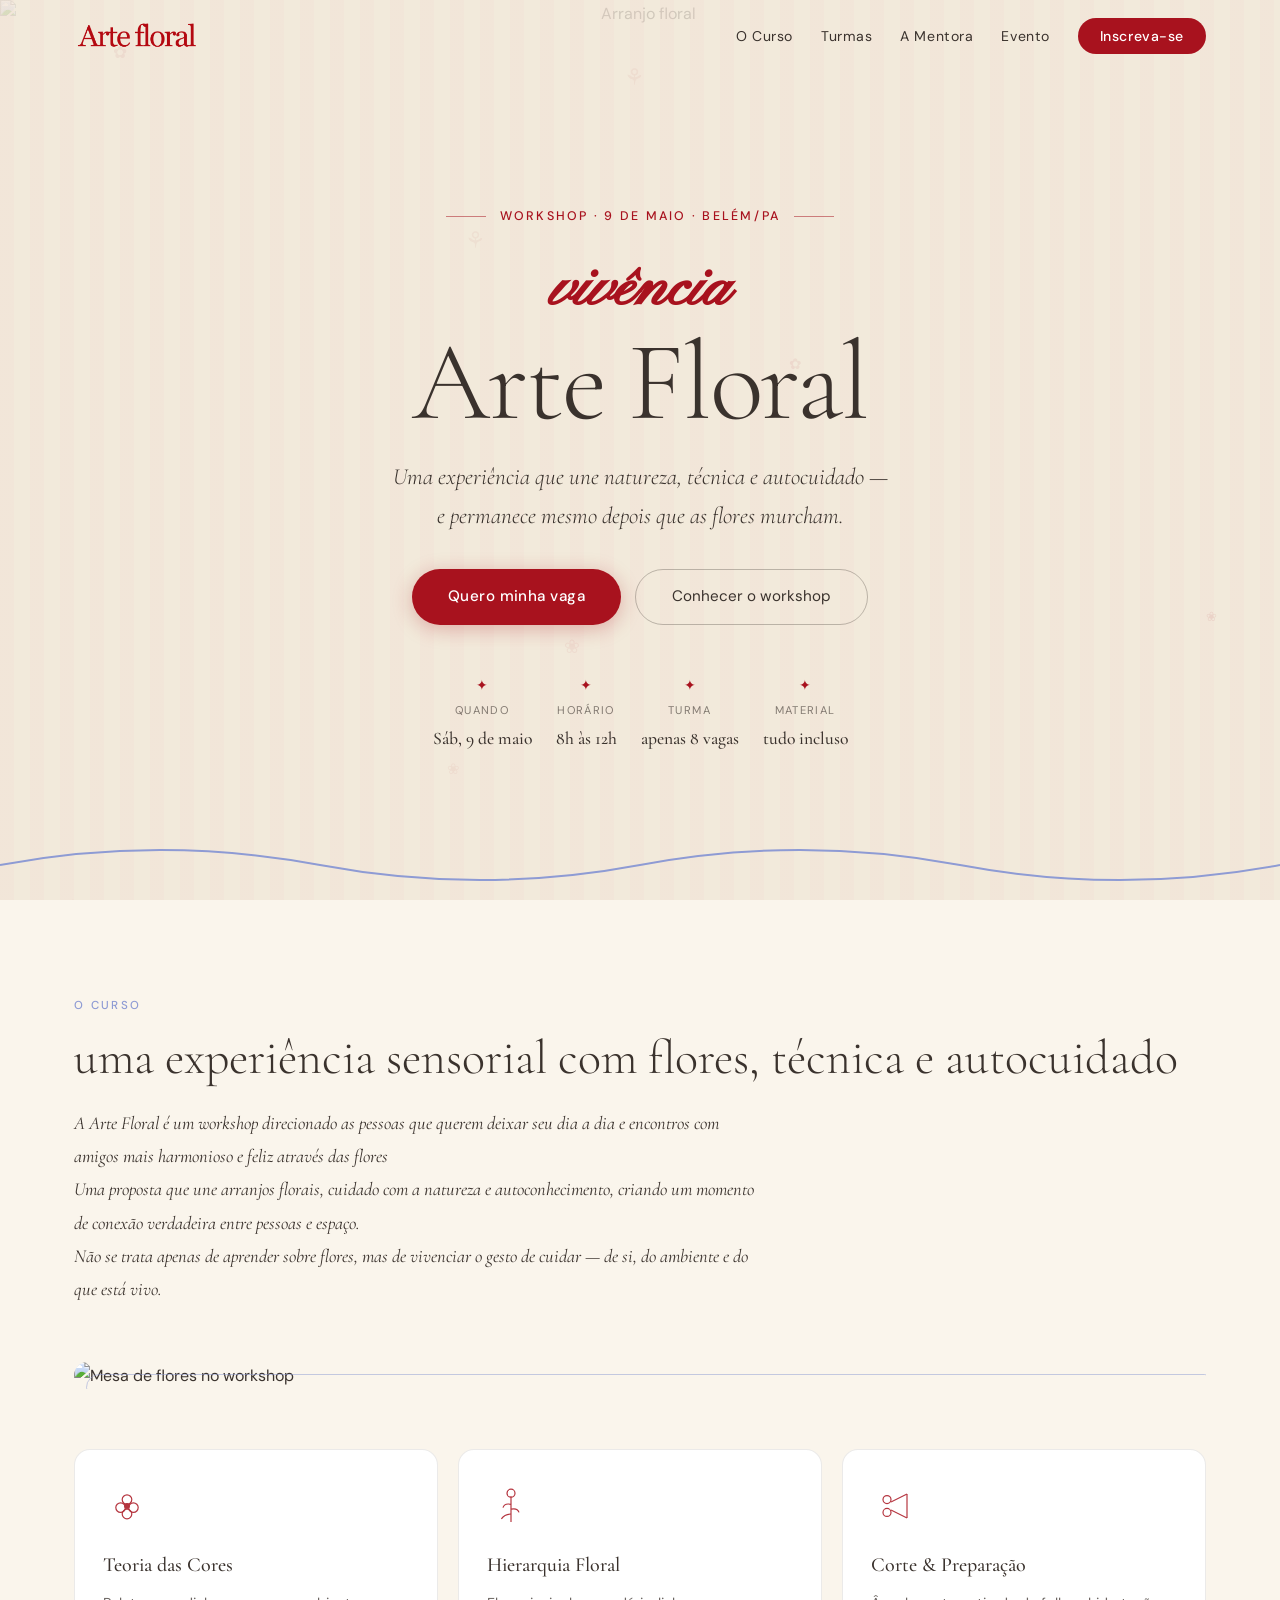
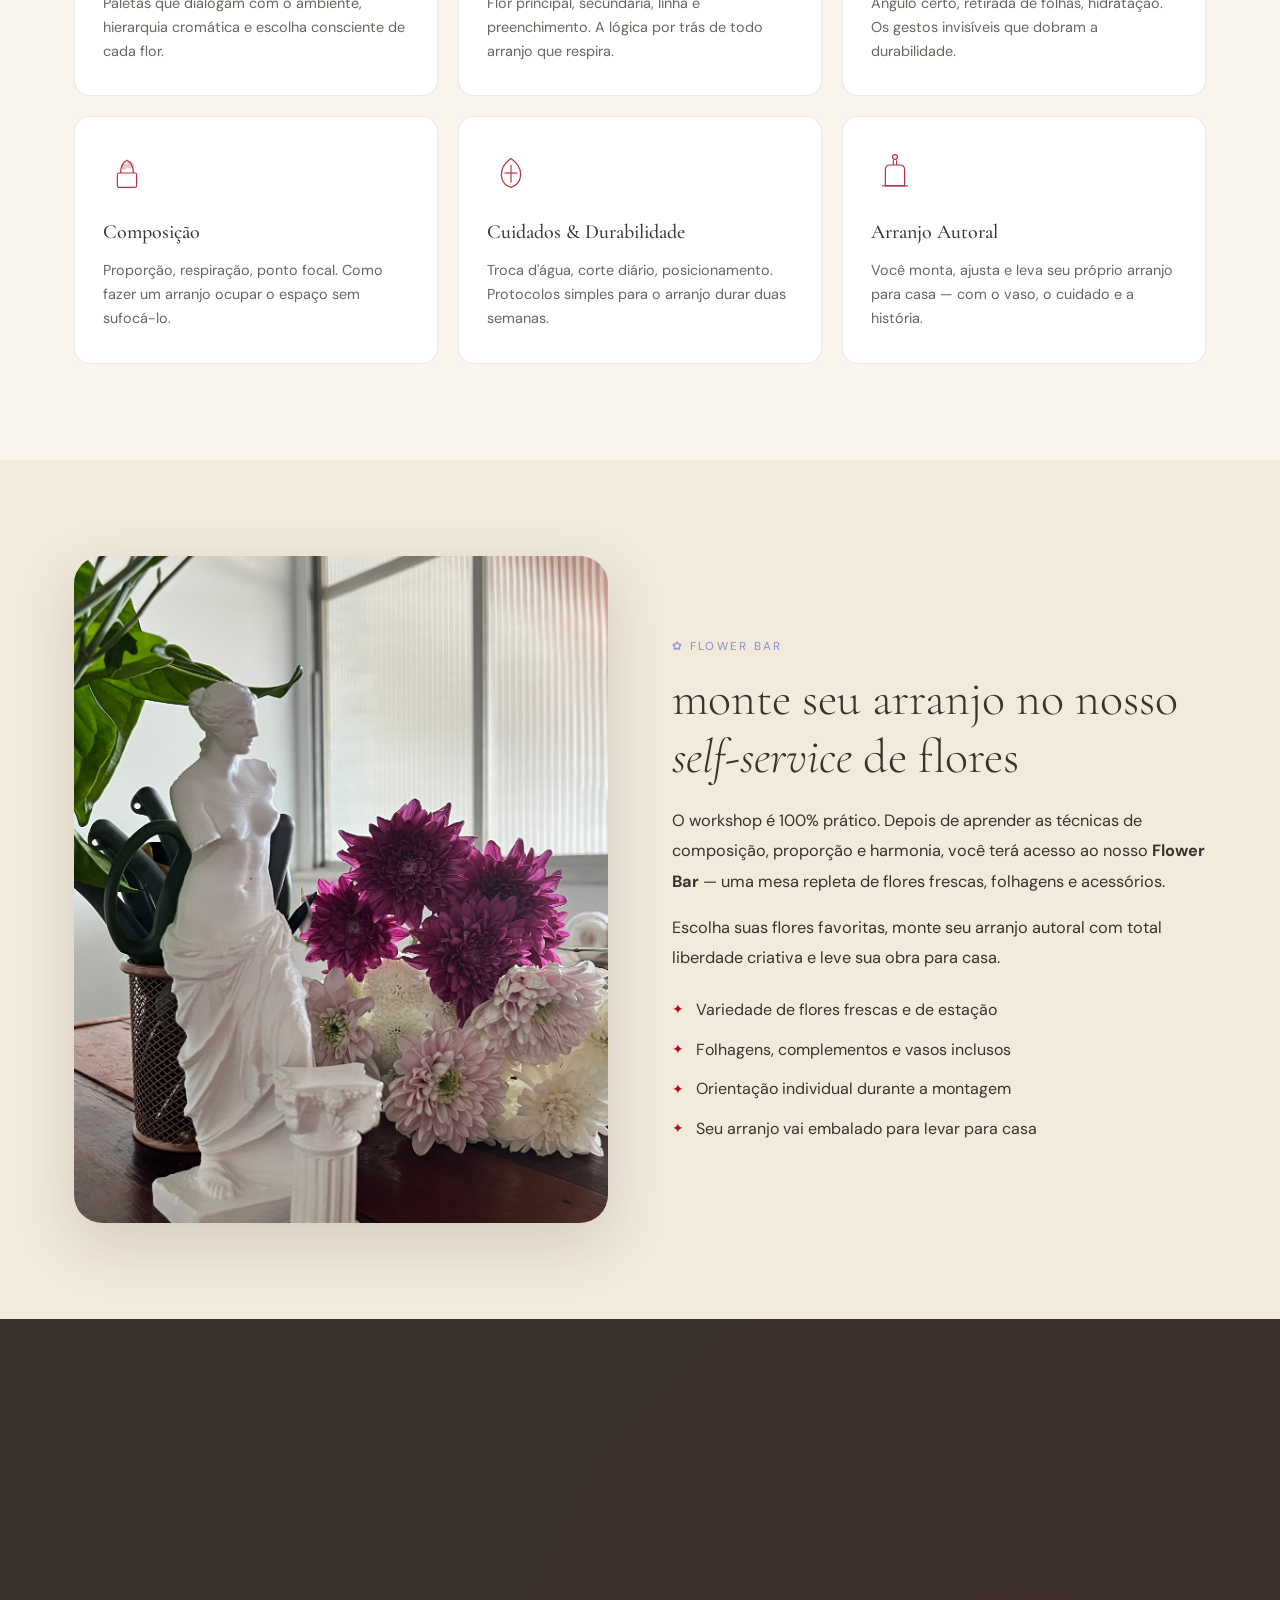
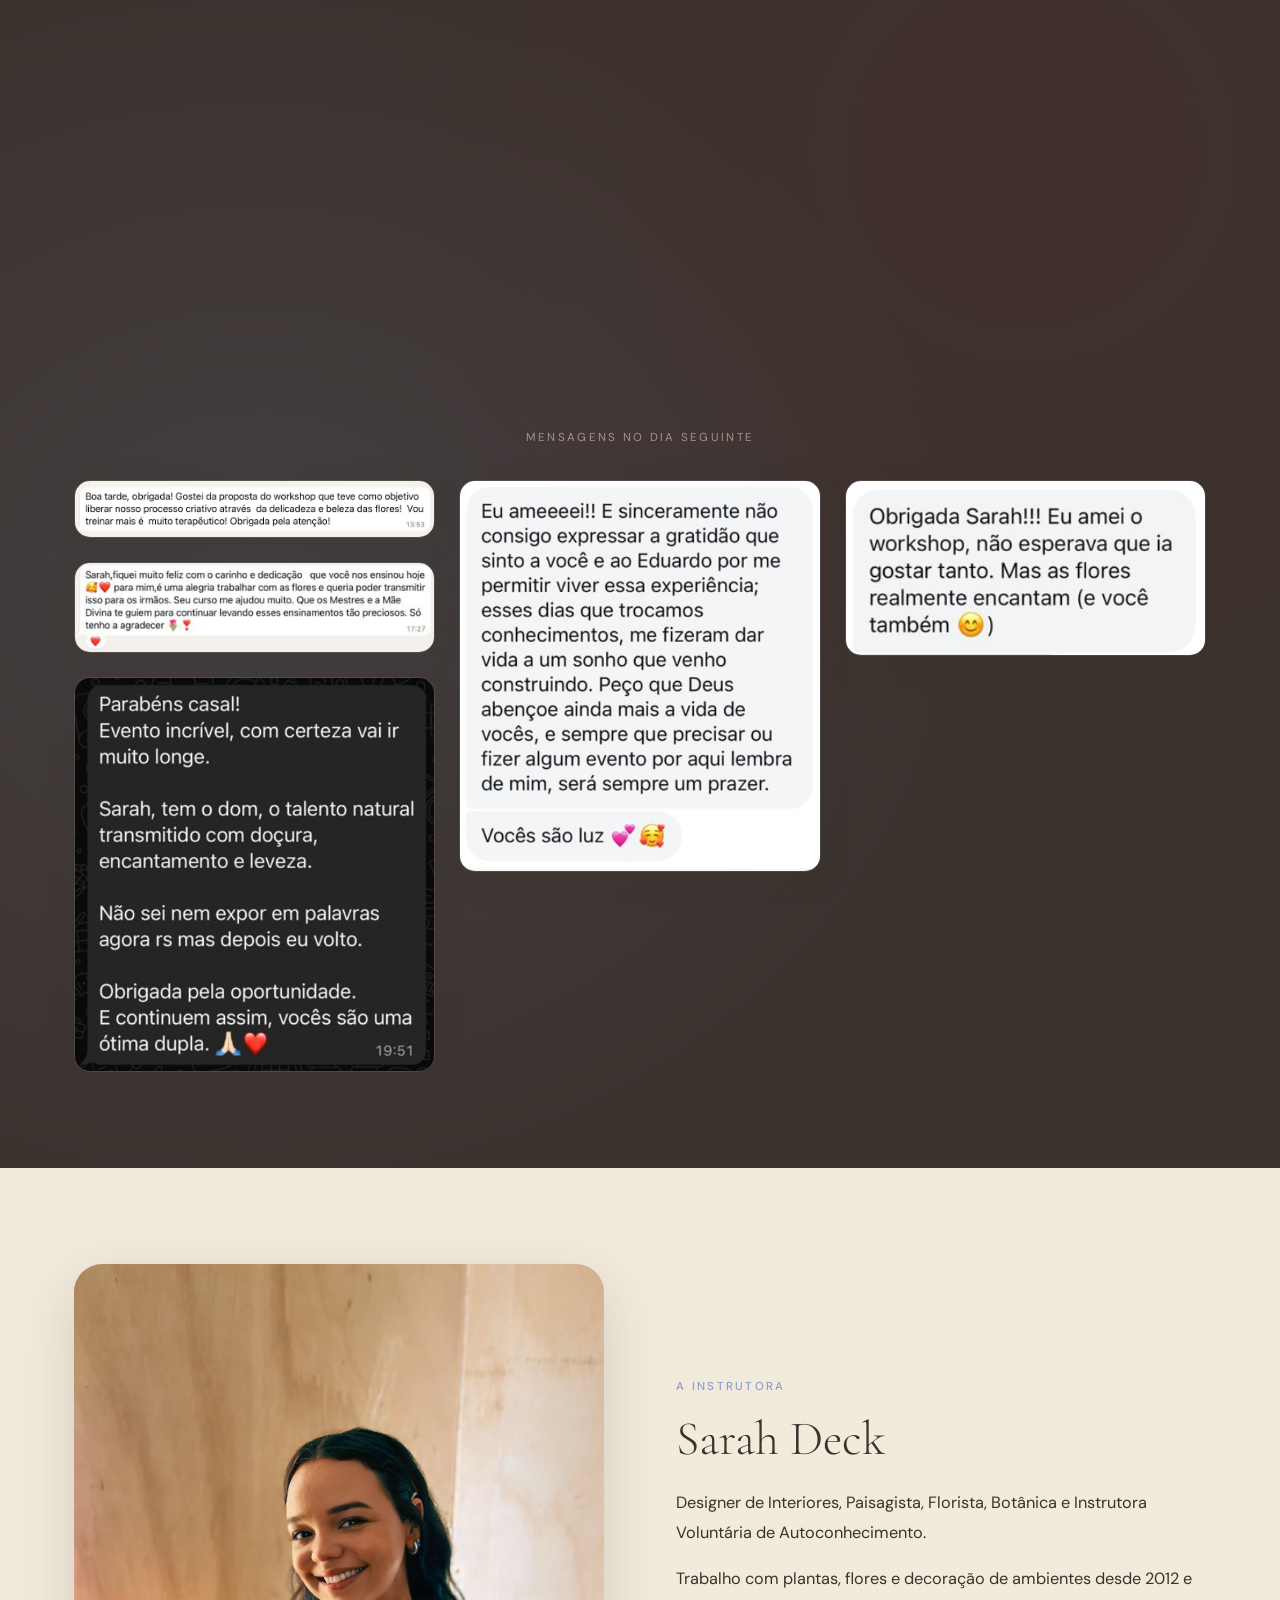
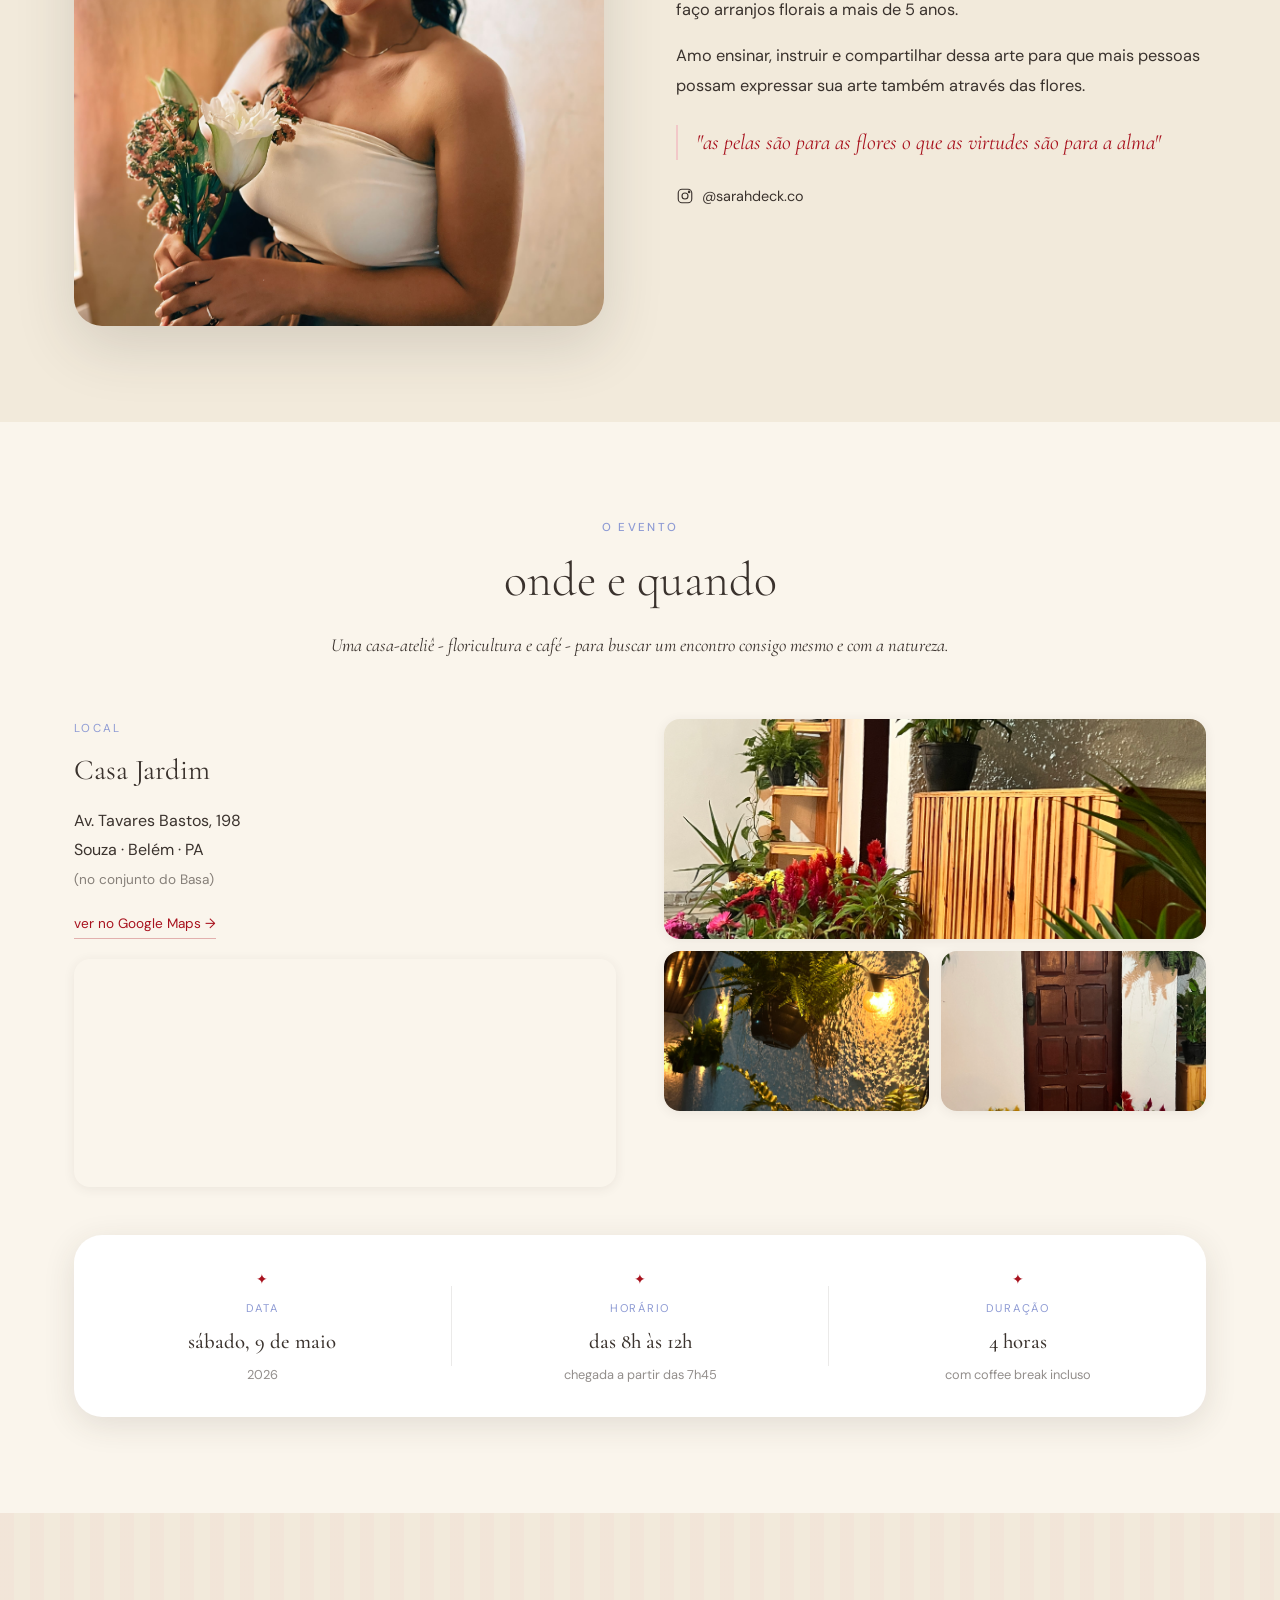
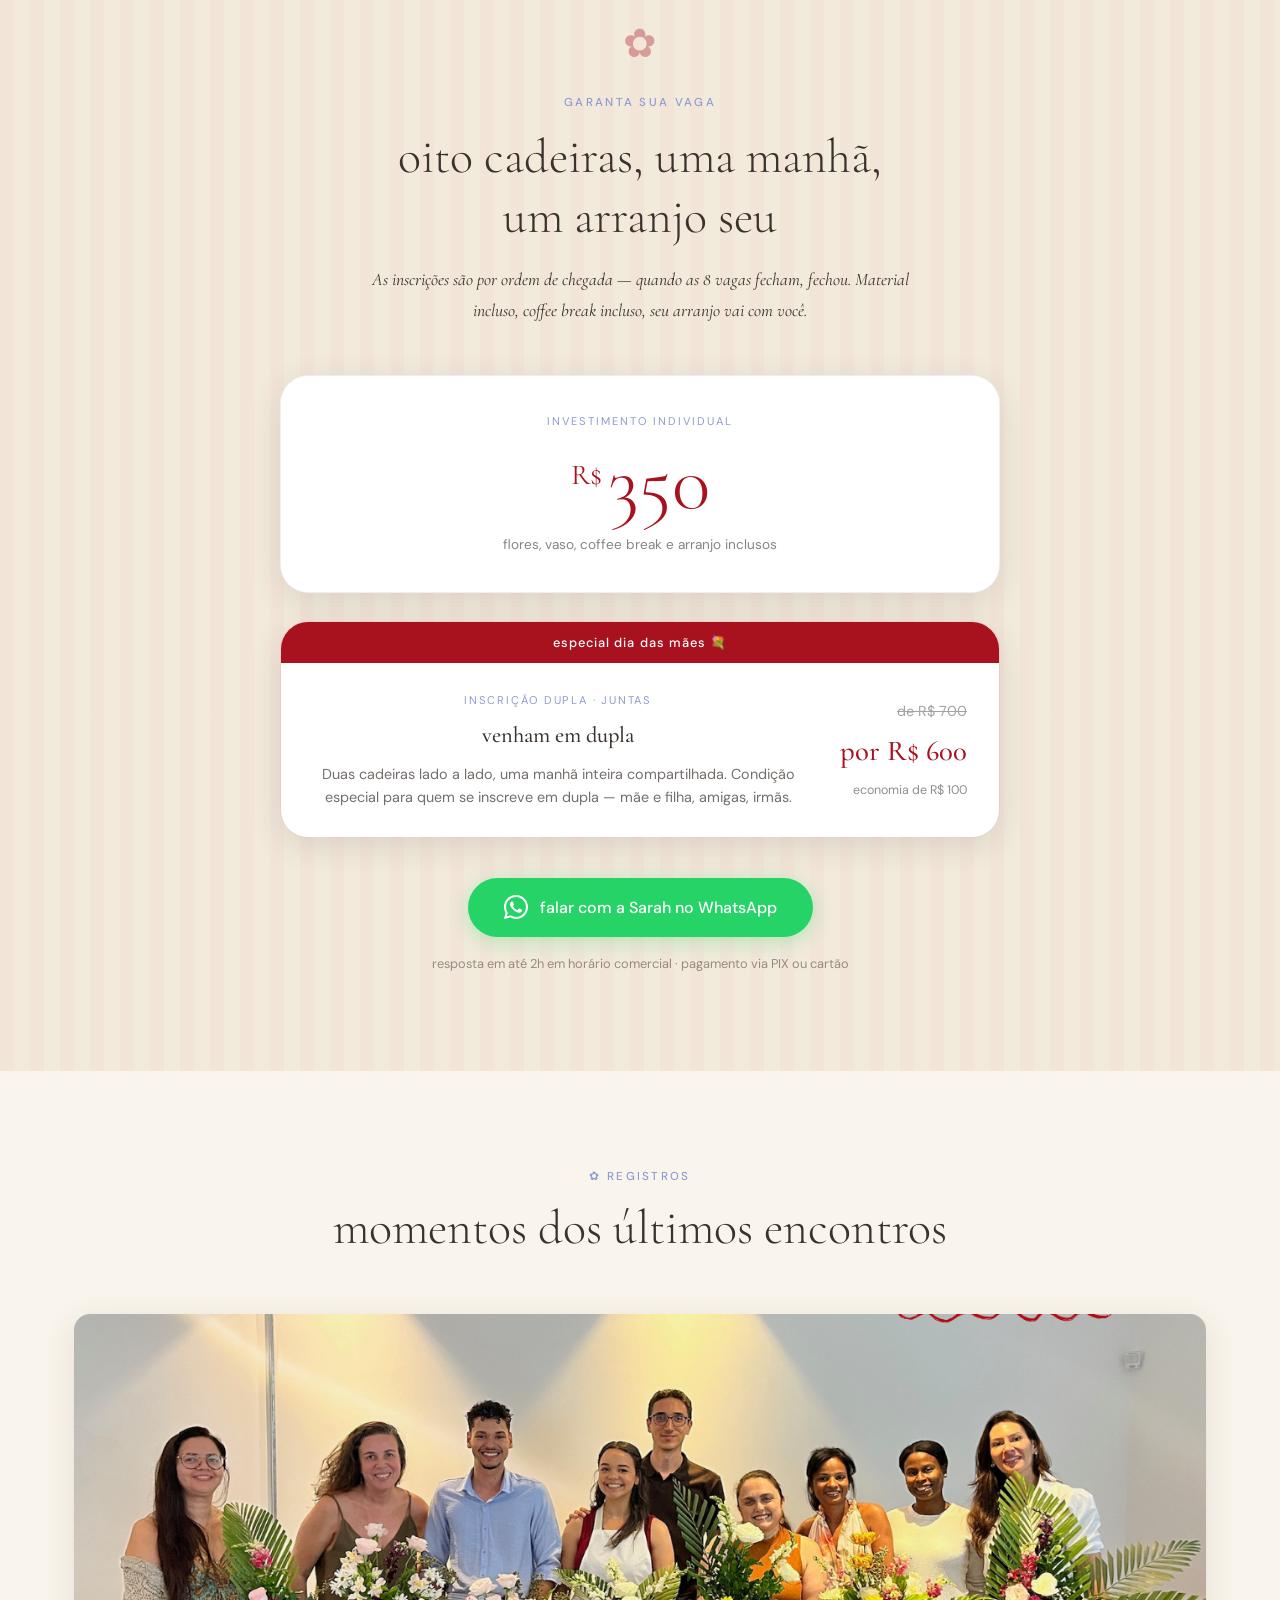
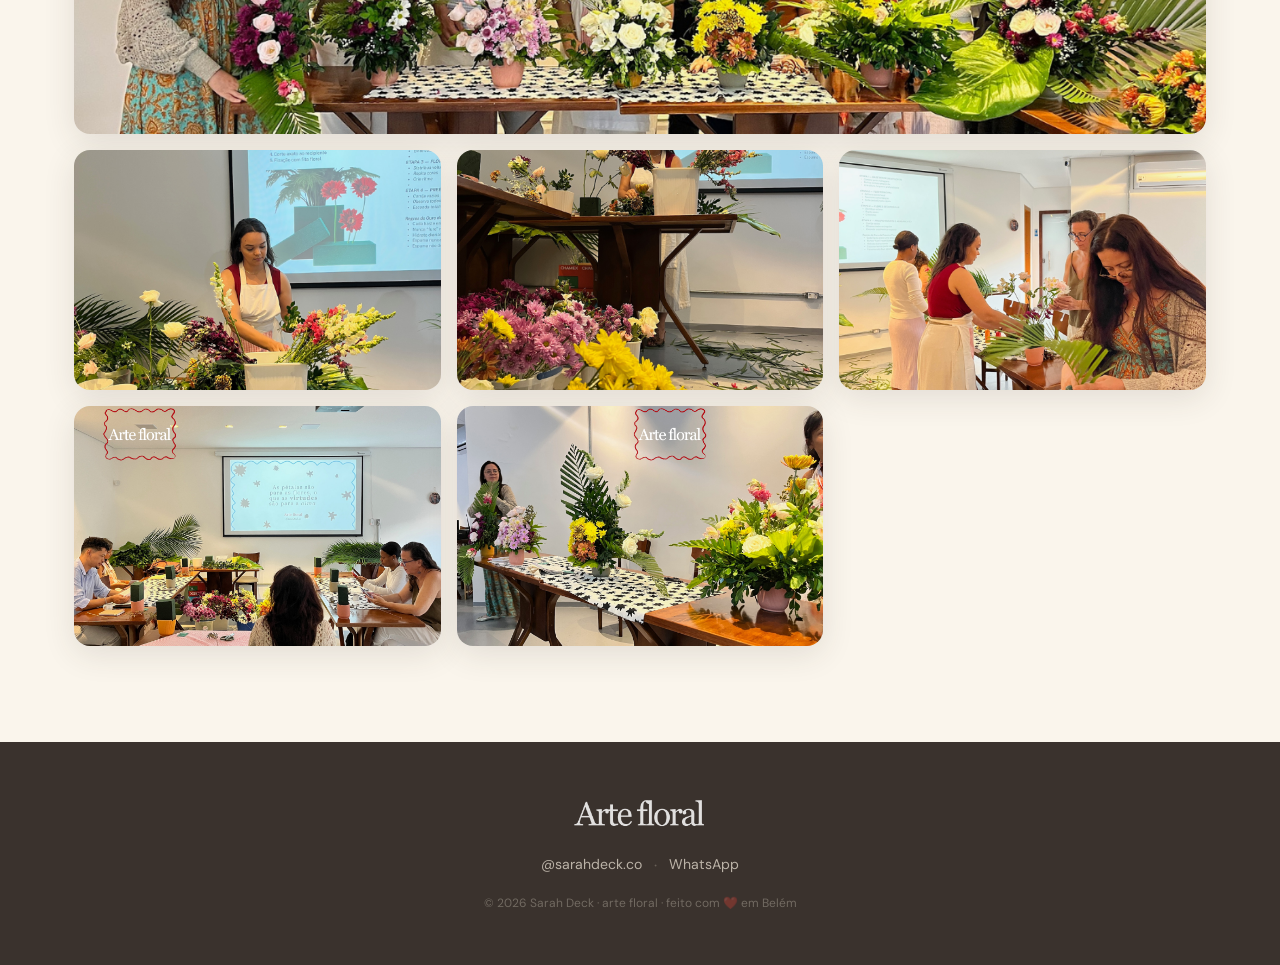
==== index.html @ d84a5d02 "Initial commit: Arte Floral landing page Landing page completa do workshop Sarah Deck — Arte Floral." ====
<!DOCTYPE html>
<html lang="pt-BR">

<head>
  <meta charset="UTF-8">
  <meta name="viewport" content="width=device-width, initial-scale=1.0">
  <title>Workshop Arte Floral — Sarah Deck · 9 de Maio</title>
  <meta name="description"
    content="Uma manhã com flores, técnica e silêncio. Workshop Arte Floral com Sarah Deck — 9 de maio, das 8h às 12h. Apenas 8 vagas. Inscreva-se agora.">
  <link rel="preconnect" href="https://fonts.googleapis.com">
  <link rel="preconnect" href="https://fonts.gstatic.com" crossorigin>
  <link
    href="https://fonts.googleapis.com/css2?family=Cormorant+Garamond:ital,wght@0,300;0,400;0,500;0,600;1,300;1,400;1,500&family=Pinyon+Script&family=DM+Sans:wght@300;400;500&display=swap"
    rel="stylesheet">
  <link rel="stylesheet" href="style.css">
</head>

<body>

  <!-- NAV -->
  <nav id="main-nav" class="nav">
    <div class="nav-inner">
      <a href="#hero" class="nav-brand">
        <img src="Logo Arte Floral (1920 x 546 px) - cópia.png" alt="Arte Floral" class="nav-logo-img">
      </a>
      <ul class="nav-links" id="nav-links">
        <li><a href="#curso">O Curso</a></li>
        <li><a href="#turmas">Turmas</a></li>
        <li><a href="#mentora">A Mentora</a></li>
        <li><a href="#evento">Evento</a></li>
        <li><a href="#inscricao" class="nav-cta-link">Inscreva-se</a></li>
      </ul>
      <button class="nav-hamburger" id="nav-hamburger" aria-label="Menu">
        <span></span><span></span><span></span>
      </button>
    </div>
  </nav>

  <div class="mobile-overlay" id="mobile-overlay">
    <button class="mobile-close" id="mobile-close">✕</button>
    <ul>
      <li><a href="#curso">O Curso</a></li>
      <li><a href="#turmas">Turmas Anteriores</a></li>
      <li><a href="#mentora">A Mentora</a></li>
      <li><a href="#evento">Evento</a></li>
      <li><a href="#inscricao">Inscreva-se</a></li>
    </ul>
  </div>

  <!-- 1. HERO -->
  <section id="hero" class="hero">
    <div class="hero-bg">
      <img src="https://images.unsplash.com/photo-1487530811176-3780de880c2d?w=1800&q=80" alt="Arranjo floral"
        loading="eager">
      <div class="hero-overlay"></div>
    </div>
    <div class="hero-stripes"></div>
    <div class="hero-content">
      <p class="hero-kicker" data-ani="down">
        <span class="kicker-bar"></span>
        workshop · 9 de maio · belém/pa
        <span class="kicker-bar"></span>
      </p>
      <h1 class="hero-h1" data-ani="up">
        <span class="h1-script">vivência</span>
        <span class="h1-serif">Arte Floral</span>
      </h1>
      <p class="hero-sub" data-ani="up" data-delay="150">
        Uma experiência que une natureza, técnica e autocuidado —<br>
        e permanece mesmo depois que as flores murcham.
      </p>
      <div class="hero-actions" data-ani="up" data-delay="300">
        <a href="#inscricao" class="btn-red">Quero minha vaga</a>
        <a href="#curso" class="btn-ghost">Conhecer o workshop</a>
      </div>
      <ul class="hero-bullets" data-ani="up" data-delay="450">
        <li><span class="star">✦</span><span class="bl">quando</span><span class="bv">Sáb, 9 de maio</span></li>
        <li><span class="star">✦</span><span class="bl">horário</span><span class="bv">8h às 12h</span></li>
        <li><span class="star">✦</span><span class="bl">turma</span><span class="bv">apenas 8 vagas</span></li>
        <li><span class="star">✦</span><span class="bl">material</span><span class="bv">tudo incluso</span></li>
      </ul>
    </div>
    <svg class="hero-wave" viewBox="0 0 1440 70" preserveAspectRatio="none">
      <path d="M0,35 Q180,5 360,35 T720,35 T1080,35 T1440,35" stroke="#8E9BD4" stroke-width="2" fill="none" />
    </svg>
  </section>

  <!-- 2. O CURSO -->
  <section id="curso" class="section sec-curso">
    <div class="container">
      <header class="sec-head" data-ani="up">
        <p class="sec-kicker">o curso</p>
        <h2 class="sec-title">uma experiência sensorial com flores, técnica e autocuidado</h2>
        <p class="sec-lead">
          A <em>Arte Floral</em> é um workshop direcionado as pessoas que querem deixar seu dia a dia e encontros com
          amigos mais harmonioso e feliz através das flores <br>
          Uma proposta que une arranjos florais, cuidado com a natureza e autoconhecimento, criando um momento de
          conexão verdadeira entre pessoas e espaço. <br>
          Não se trata apenas de aprender sobre flores, mas de vivenciar o gesto de cuidar — de si, do ambiente e do que
          está vivo.
        </p>
      </header>
      <div class="curso-image-wrap" data-ani="up" data-delay="100">
        <img src="https://images.unsplash.com/photo-1561181286-d3fee7d55364?w=1200&q=85"
          alt="Mesa de flores no workshop" loading="lazy">
        <div class="curso-img-accent"></div>
      </div>
      <div class="cards-grid">
        <article class="card" data-ani="up" data-delay="0">
          <div class="card-icon">
            <svg viewBox="0 0 60 60" fill="none" stroke="currentColor" stroke-width="1.5">
              <circle cx="30" cy="22" r="6" />
              <circle cx="22" cy="32" r="6" />
              <circle cx="38" cy="32" r="6" />
              <circle cx="30" cy="40" r="6" />
              <circle cx="30" cy="30" r="3" fill="currentColor" />
            </svg>
          </div>
          <h3>Teoria das Cores</h3>
          <p>Paletas que dialogam com o ambiente, hierarquia cromática e escolha consciente de cada flor.</p>
        </article>
        <article class="card" data-ani="up" data-delay="80">
          <div class="card-icon">
            <svg viewBox="0 0 60 60" fill="none" stroke="currentColor" stroke-width="1.5">
              <path d="M30 50 L30 18" />
              <circle cx="30" cy="14" r="5" />
              <path d="M30 28 Q22 26 20 32" />
              <path d="M30 34 Q38 32 40 38" />
              <path d="M30 40 Q22 40 18 46" />
            </svg>
          </div>
          <h3>Hierarquia Floral</h3>
          <p>Flor principal, secundária, linha e preenchimento. A lógica por trás de todo arranjo que respira.</p>
        </article>
        <article class="card" data-ani="up" data-delay="160">
          <div class="card-icon">
            <svg viewBox="0 0 60 60" fill="none" stroke="currentColor" stroke-width="1.5">
              <circle cx="20" cy="22" r="5" />
              <circle cx="20" cy="38" r="5" />
              <path d="M25 25 L45 15" />
              <path d="M25 35 L45 45" />
              <path d="M45 15 L45 45" />
            </svg>
          </div>
          <h3>Corte & Preparação</h3>
          <p>Ângulo certo, retirada de folhas, hidratação. Os gestos invisíveis que dobram a durabilidade.</p>
        </article>
        <article class="card" data-ani="up" data-delay="240">
          <div class="card-icon">
            <svg viewBox="0 0 60 60" fill="none" stroke="currentColor" stroke-width="1.5">
              <rect x="18" y="30" width="24" height="18" rx="2" />
              <path d="M22 30 Q22 18 30 14 Q38 18 38 30" />
              <circle cx="26" cy="22" r="3" fill="currentColor" opacity="0.3" />
              <circle cx="34" cy="20" r="3.5" fill="currentColor" opacity="0.3" />
            </svg>
          </div>
          <h3>Composição</h3>
          <p>Proporção, respiração, ponto focal. Como fazer um arranjo ocupar o espaço sem sufocá-lo.</p>
        </article>
        <article class="card" data-ani="up" data-delay="320">
          <div class="card-icon">
            <svg viewBox="0 0 60 60" fill="none" stroke="currentColor" stroke-width="1.5">
              <path d="M30 12 Q18 20 18 32 Q18 44 30 48 Q42 44 42 32 Q42 20 30 12 Z" />
              <path d="M30 20 L30 42" />
              <path d="M22 30 L38 30" />
            </svg>
          </div>
          <h3>Cuidados & Durabilidade</h3>
          <p>Troca d'água, corte diário, posicionamento. Protocolos simples para o arranjo durar duas semanas.</p>
        </article>
        <article class="card" data-ani="up" data-delay="400">
          <div class="card-icon">
            <svg viewBox="0 0 60 60" fill="none" stroke="currentColor" stroke-width="1.5">
              <path d="M18 46 L18 26 Q18 20 24 20 L36 20 Q42 20 42 26 L42 46 Z" />
              <path d="M28 20 L28 14" />
              <path d="M32 20 L32 14" />
              <circle cx="30" cy="10" r="3" />
              <path d="M14 46 L46 46" />
            </svg>
          </div>
          <h3>Arranjo Autoral</h3>
          <p>Você monta, ajusta e leva seu próprio arranjo para casa — com o vaso, o cuidado e a história.</p>
        </article>
      </div>
    </div>
  </section>

  <!-- FLOWER BAR -->
  <section id="flowerbar" class="section sec-flowerbar">
    <div class="container">
      <div class="flowerbar-grid">
        <div class="flowerbar-img-col" data-ani="right">
          <div class="flowerbar-frame">
            <img src="images/casajardim5.jpg" alt="Flower Bar com flores" loading="lazy">
          </div>
        </div>
        <div class="flowerbar-text-col" data-ani="left">
          <p class="sec-kicker">✿ flower bar</p>
          <h2 class="sec-title">monte seu arranjo no nosso <em>self-service</em> de flores</h2>
          <p class="sec-body">O workshop é 100% prático. Depois de aprender as técnicas de composição, proporção e
            harmonia, você terá acesso ao nosso <strong>Flower Bar</strong> — uma mesa repleta de flores frescas,
            folhagens e acessórios.</p>
          <p class="sec-body">Escolha suas flores favoritas, monte seu arranjo autoral com total liberdade criativa e
            leve sua obra para casa.</p>
          <ul class="flowerbar-list">
            <li><span class="star">✦</span> Variedade de flores frescas e de estação</li>
            <li><span class="star">✦</span> Folhagens, complementos e vasos inclusos</li>
            <li><span class="star">✦</span> Orientação individual durante a montagem</li>
            <li><span class="star">✦</span> Seu arranjo vai embalado para levar para casa</li>
          </ul>
        </div>
      </div>
    </div>
  </section>

  <!-- 3. TURMAS ANTERIORES -->
  <section id="turmas" class="section sec-turmas">
    <div class="container">
      <header class="sec-head center" data-ani="up">
        <p class="sec-kicker light">turmas anteriores</p>
        <h2 class="sec-title light">o que dizem quem já <em>viveu</em></h2>
        <p class="sec-lead light">Registros das turmas passadas — vozes, vídeos e mensagens de quem levou para casa mais
          do que um arranjo.</p>
      </header>

      <div class="carousel-wrap" data-ani="up" data-delay="100">
        <button class="car-btn car-prev" id="car-prev" aria-label="Anterior">
          <svg viewBox="0 0 24 24" fill="none" stroke="currentColor" stroke-width="1.5">
            <path d="M15 18l-6-6 6-6" />
          </svg>
        </button>
        <div class="carousel" id="carousel">
          <article class="car-card car-video">
            <div class="video-wrap">
              <iframe src="https://www.youtube.com/embed/_S8p7SRI0jI" title="Depoimento em vídeo" frameborder="0"
                allowfullscreen loading="lazy"></iframe>
            </div>
            <footer>
              <p class="car-author">Júlio Cezar</p>
              <p class="car-tag">turma #01 — Belo Horizonte · jan/2026</p>
            </footer>
          </article>
          <article class="car-card car-video">
            <div class="video-wrap">
              <iframe src="https://www.youtube.com/embed/v7x6Y7HcnEs" title="Depoimento em vídeo" frameborder="0"
                allowfullscreen loading="lazy"></iframe>
            </div>
            <footer>
              <p class="car-author">Mônica</p>
              <p class="car-tag">turma #01 — Belo Horizonte · jan/2026</p>
            </footer>
          </article>
          <article class="car-card car-video">
            <div class="video-wrap">
              <iframe src="https://www.youtube.com/embed/NNpT62O4Tkk" title="Depoimento em vídeo" frameborder="0"
                allowfullscreen loading="lazy"></iframe>
            </div>
            <footer>
              <p class="car-author">Juliana</p>
              <p class="car-tag">turma #02 — Belo Horizonte · jan/2026</p>
            </footer>
          </article>
          <article class="car-card car-video">
            <div class="video-wrap">
              <iframe src="https://www.youtube.com/embed/r_bIekJXMbM" title="Depoimento em vídeo" frameborder="0"
                allowfullscreen loading="lazy"></iframe>
            </div>
            <footer>
              <p class="car-author">Amanda</p>
              <p class="car-tag">turma #02 — Belo Horizonte · jan/2026</p>
            </footer>
          </article>
          <article class="car-card car-video">
            <div class="video-wrap">
              <iframe src="https://www.youtube.com/embed/TaZ6yVeMBz0" title="Depoimento em vídeo" frameborder="0"
                allowfullscreen loading="lazy"></iframe>
            </div>
            <footer>
              <p class="car-author">Ana Carolina</p>
              <p class="car-tag">turma #02 — Belo Horizonte · jan/2026</p>
            </footer>
          </article>
          <article class="car-card car-video">
            <div class="video-wrap">
              <iframe src="https://www.youtube.com/embed/PUlnmwMvapU" title="Depoimento em vídeo" frameborder="0"
                allowfullscreen loading="lazy"></iframe>
            </div>
            <footer>
              <p class="car-author">Ana Clara</p>
              <p class="car-tag">turma #02 — Belo Horizonte · jan/2026</p>
            </footer>
          </article>
        </div>
        <button class="car-btn car-next" id="car-next" aria-label="Próximo">
          <svg viewBox="0 0 24 24" fill="none" stroke="currentColor" stroke-width="1.5">
            <path d="M9 6l6 6-6 6" />
          </svg>
        </button>
      </div>

      <div class="prints-head" data-ani="up">
        <p class="prints-kicker">mensagens no dia seguinte</p>
      </div>
      <div class="prints-gallery" data-ani="up" data-delay="100">
        <div class="print-img-wrap"><img src="images/print 1.png" alt="Mensagem de aluna" loading="lazy"></div>
        <div class="print-img-wrap"><img src="images/print 2.png" alt="Mensagem de aluna" loading="lazy"></div>
        <div class="print-img-wrap"><img src="images/print 3.png" alt="Mensagem de aluna" loading="lazy"></div>
        <div class="print-img-wrap"><img src="images/print 4.png" alt="Mensagem de aluna" loading="lazy"></div>
        <div class="print-img-wrap"><img src="images/print 5.png" alt="Mensagem de aluna" loading="lazy"></div>
      </div>
    </div>
  </section>

  <!-- 4. A MENTORA -->
  <section id="mentora" class="section sec-mentora">
    <div class="container">
      <div class="mentora-grid">
        <div class="mentora-img-col" data-ani="right">
          <div class="mentora-frame">
            <img src="images/sarah-deck.JPG" alt="Sarah Deck" loading="lazy">
            <div class="mentora-frame-border"></div>
          </div>
        </div>
        <div class="mentora-text-col" data-ani="left">
          <p class="sec-kicker">a instrutora</p>
          <h2 class="sec-title">Sarah Deck</h2>
          <p class="sec-body">Designer de Interiores, Paisagista, Florista, Botânica e Instrutora Voluntária de
            Autoconhecimento.</p>
          <p class="sec-body">Trabalho com plantas, flores e decoração de ambientes desde 2012 e faço arranjos florais a
            mais de 5 anos.</p>
          <p class="sec-body">Amo ensinar, instruir e compartilhar dessa arte para que mais pessoas possam expressar sua
            arte também através das flores.</p>
          <blockquote class="mentora-quote">"as pelas são para as flores o que as virtudes são para a alma"</blockquote>
          <a href="https://instagram.com/sarahdeck.co" target="_blank" rel="noopener" class="insta-link">
            <svg viewBox="0 0 24 24" fill="none" stroke="currentColor" stroke-width="1.5">
              <rect x="3" y="3" width="18" height="18" rx="5" />
              <circle cx="12" cy="12" r="4" />
              <circle cx="17.5" cy="6.5" r="1" fill="currentColor" />
            </svg>
            @sarahdeck.co
          </a>
        </div>
      </div>
    </div>
  </section>

  <!-- 5. EVENTO -->
  <section id="evento" class="section sec-evento">
    <div class="container">
      <header class="sec-head center" data-ani="up">
        <p class="sec-kicker">o evento</p>
        <h2 class="sec-title">onde e quando</h2>
        <p class="sec-lead">Uma casa-ateliê - floricultura e café - para buscar um encontro consigo mesmo e com a
          natureza.</p>
      </header>
      <div class="evento-grid">
        <div class="evento-info" data-ani="up">
          <p class="ev-label">local</p>
          <h3 class="ev-place">Casa Jardim</h3>
          <address class="ev-address">
            Av. Tavares Bastos, 198<br>
            Souza · Belém · PA<br>
            <span class="ev-ref">(no conjunto do Basa)</span>
          </address>
          <a href="https://maps.app.goo.gl/mEWMHVHXrnZLmKGN8" target="_blank" rel="noopener" class="ev-maplink">ver no
            Google Maps →</a>
          <div class="map-embed">
            <iframe src="https://www.google.com/maps/embed?pb=!1m18!1m12!1m3!1d1993!2d-48.4410464!3d-1.4134285!2m3!1f0!2f0!3f0!3m2!1i1024!2i768!4f13.1!3m3!1m2!1s0x92a48b4fc278de11%3A0xf63f1a511bcce4dc!2sCasa%20Jardim%20%7C%20Flores%20%26%20Caf%C3%A9!5e0!3m2!1spt-BR!2sbr" width="100%" height="220" style="border:0;"
              allowfullscreen loading="lazy" referrerpolicy="no-referrer-when-downgrade" title="Mapa - Casa Jardim"></iframe>
          </div>
        </div>
        <div class="evento-imgs">
          <div class="ev-img ev-img-1" data-ani="zoom" data-delay="100">
            <img src="images/casajardim4.jpg" alt="Casa Jardim Ateliê" loading="lazy">
          </div>
          <div class="ev-img ev-img-2" data-ani="zoom" data-delay="200">
            <img src="images/casajardim2.jpg" alt="Casa Jardim Ateliê" loading="lazy">
          </div>
          <div class="ev-img ev-img-3" data-ani="zoom" data-delay="300">
            <img src="images/casajardim3.jpg" alt="Casa Jardim Ateliê" loading="lazy">
          </div>
        </div>
      </div>
      <div class="datahora-bar" data-ani="up">
        <div class="dh-item">
          <span class="dh-star">✦</span>
          <p class="dh-label">data</p>
          <p class="dh-val">sábado, 9 de maio</p>
          <p class="dh-note">2026</p>
        </div>
        <div class="dh-divider"></div>
        <div class="dh-item">
          <span class="dh-star">✦</span>
          <p class="dh-label">horário</p>
          <p class="dh-val">das 8h às 12h</p>
          <p class="dh-note">chegada a partir das 7h45</p>
        </div>
        <div class="dh-divider"></div>
        <div class="dh-item">
          <span class="dh-star">✦</span>
          <p class="dh-label">duração</p>
          <p class="dh-val">4 horas</p>
          <p class="dh-note">com coffee break incluso</p>
        </div>
      </div>
    </div>
  </section>

  <!-- 6. CTA / INSCRIÇÃO -->
  <section id="inscricao" class="section sec-inscricao">
    <div class="inscricao-stripes"></div>
    <div class="container">
      <div class="inscricao-inner" data-ani="up">
        <span class="flourish">✿</span>
        <p class="sec-kicker">garanta sua vaga</p>
        <h2 class="inscricao-title">oito cadeiras, uma manhã,<br>um arranjo seu</h2>
        <p class="inscricao-sub">As inscrições são por ordem de chegada — quando as 8 vagas fecham, fechou. Material
          incluso, coffee break incluso, seu arranjo vai com você.</p>

        <div class="price-card">
          <p class="price-label">investimento individual</p>
          <div class="price-val"><span class="price-cur">R$</span><span class="price-num">350</span></div>
          <p class="price-note">flores, vaso, coffee break e arranjo inclusos</p>
        </div>

        <div class="mae-filha">
          <div class="mf-ribbon">especial dia das mães 💐</div>
          <div class="mf-body">
            <div class="mf-left">
              <p class="mf-kicker">inscrição dupla · juntas</p>
              <h3 class="mf-title">venham em dupla</h3>
              <p class="mf-text">Duas cadeiras lado a lado, uma manhã inteira compartilhada. Condição especial para quem
                se inscreve em dupla — mãe e filha, amigas, irmãs.</p>
            </div>
            <div class="mf-right">
              <p class="mf-old">de R$ 700</p>
              <p class="mf-new">por R$ 600</p>
              <p class="mf-save">economia de R$ 100</p>
            </div>
          </div>
        </div>

        <a href="https://wa.me/5591999999999?text=Oi%20Sarah!%20Quero%20garantir%20minha%20vaga%20no%20workshop%20Arte%20Floral%20de%209%20de%20maio."
          target="_blank" rel="noopener" class="btn-whatsapp" id="whatsapp-btn">
          <svg viewBox="0 0 32 32" fill="currentColor">
            <path
              d="M16 0C7.163 0 0 7.163 0 16c0 2.82.737 5.467 2.025 7.762L0 32l8.437-2.213A15.93 15.93 0 0 0 16 32c8.837 0 16-7.163 16-16S24.837 0 16 0zm0 29.25c-2.475 0-4.787-.65-6.787-1.787l-.475-.287-4.95 1.3 1.325-4.825-.312-.5A13.18 13.18 0 0 1 2.75 16C2.75 8.688 8.688 2.75 16 2.75S29.25 8.688 29.25 16 23.312 29.25 16 29.25zm7.237-9.9c-.4-.2-2.362-1.163-2.725-1.3-.363-.137-.625-.2-.888.2-.262.4-1.025 1.3-1.262 1.563-.225.262-.463.3-.862.1-.4-.2-1.688-.625-3.212-1.987-1.188-1.062-1.988-2.375-2.225-2.775-.225-.4-.025-.613.175-.813.175-.175.4-.462.6-.688.2-.225.262-.4.4-.662.137-.262.062-.5-.038-.7-.1-.2-.888-2.137-1.213-2.925-.325-.775-.65-.675-.888-.687h-.75c-.262 0-.687.1-1.05.5-.363.4-1.375 1.337-1.375 3.263s1.412 3.787 1.6 4.05c.2.262 2.775 4.25 6.725 5.95.938.4 1.675.65 2.25.837.95.3 1.813.262 2.5.162.762-.113 2.362-.963 2.7-1.9.325-.938.325-1.738.225-1.9-.1-.163-.362-.262-.762-.462z" />
          </svg>
          falar com a Sarah no WhatsApp
        </a>
        <p class="inscricao-fine">resposta em até 2h em horário comercial · pagamento via PIX ou cartão</p>
      </div>
    </div>
  </section>

  <!-- GALERIA DE ENCONTROS -->
  <section id="galeria" class="section sec-galeria">
    <div class="container">
      <header class="sec-head center" data-ani="up">
        <p class="sec-kicker">✿ registros</p>
        <h2 class="sec-title">momentos dos últimos encontros</h2>
      </header>
      <div class="galeria-grid" data-ani="up" data-delay="100">
        <div class="galeria-img"><img src="images/3.png" alt="Workshop Arte Floral" loading="lazy"></div>
        <div class="galeria-img"><img src="images/8 (1).png" alt="Workshop Arte Floral" loading="lazy"></div>
        <div class="galeria-img"><img src="images/9.png" alt="Workshop Arte Floral" loading="lazy"></div>
        <div class="galeria-img"><img src="images/12.png" alt="Workshop Arte Floral" loading="lazy"></div>
        <div class="galeria-img"><img src="images/27.png" alt="Workshop Arte Floral" loading="lazy"></div>
        <div class="galeria-img"><img src="images/28.png" alt="Workshop Arte Floral" loading="lazy"></div>
      </div>
    </div>
  </section>

  <!-- FOOTER -->
  <footer class="footer">
    <div class="container">
      <img src="Logo Arte Floral (1920 x 546 px) Branco - cópia.png" alt="Sarah Deck Arte Floral" class="footer-logo">
      <div class="footer-links">
        <a href="https://instagram.com/sarahdeck.co" target="_blank" rel="noopener">@sarahdeck.co</a>
        <span>·</span>
        <a href="https://wa.me/5591999999999" target="_blank" rel="noopener">WhatsApp</a>
      </div>
      <p class="footer-copy">© 2026 Sarah Deck · arte floral · feito com ❤️ em Belém</p>
    </div>
  </footer>

  <script src="script.js"></script>
</body>

</html>
---- style.css ----
/* ============================================
   Workshop Arte Floral — Sarah Deck
   Paleta: Creme #F2EADB | Carmim #A8121E | Rosa #F2C8C8 | Pervinca #8E9BD4 | Carvão #3A322D
   ============================================ */

:root {
  --cream:    #F2EADB;
  --cream-lt: #FAF5EC;
  --red:      #A8121E;
  --red-dk:   #7e0d16;
  --pink:     #F2C8C8;
  --periwinkle: #8E9BD4;
  --charcoal: #3A322D;
  --text:     #3A322D;
  --sh-sm: 0 2px 12px rgba(58,50,45,.08);
  --sh-md: 0 8px 32px rgba(58,50,45,.12);
  --sh-lg: 0 20px 60px rgba(58,50,45,.16);
  --tr: .4s cubic-bezier(.25,.46,.45,.94);
  --r-sm: 8px; --r-md: 16px; --r-lg: 28px; --r-xl: 60px;
}

*,*::before,*::after{box-sizing:border-box;margin:0;padding:0}
html{scroll-behavior:smooth;font-size:16px}
body{font-family:'DM Sans',sans-serif;color:var(--text);background:var(--cream);line-height:1.7;overflow-x:hidden;-webkit-font-smoothing:antialiased}
img{max-width:100%;height:auto;display:block}
a{text-decoration:none;color:inherit}
ul{list-style:none}
em{font-style:italic}
.container{max-width:1180px;margin:0 auto;padding:0 24px}

/* ── NAV ─────────────────────────────────── */
.nav{position:fixed;top:0;left:0;right:0;z-index:200;padding:18px 0;transition:var(--tr)}
.nav.scrolled{background:rgba(242,234,219,.96);backdrop-filter:blur(16px);padding:10px 0;box-shadow:var(--sh-sm)}
.nav-inner{max-width:1180px;margin:0 auto;padding:0 24px;display:flex;align-items:center;justify-content:space-between}
.nav-logo-img{height:36px;width:auto;transition:var(--tr)}
.nav.scrolled .nav-logo-img{filter:none}
.nav-links{display:flex;align-items:center;gap:28px}
.nav-links a{font-size:.88rem;font-weight:400;letter-spacing:.04em;color:var(--charcoal);position:relative;transition:color .3s}
.nav-links a::after{content:'';position:absolute;bottom:-3px;left:0;width:0;height:1.5px;background:var(--red);transition:width .3s}
.nav-links a:hover{color:var(--red)}
.nav-links a:hover::after{width:100%}
.nav-cta-link{background:var(--red)!important;color:#fff!important;padding:9px 22px!important;border-radius:var(--r-xl);font-weight:500!important;transition:all .3s!important}
.nav-cta-link::after{display:none!important}
.nav-cta-link:hover{background:var(--red-dk)!important;transform:translateY(-1px);color:#fff!important}
.nav-hamburger{display:none;background:none;border:none;cursor:pointer;padding:4px;flex-direction:column;gap:5px}
.nav-hamburger span{display:block;width:24px;height:2px;background:var(--charcoal);border-radius:2px;transition:var(--tr)}
.mobile-overlay{display:none;position:fixed;inset:0;background:rgba(242,234,219,.98);z-index:300;flex-direction:column;justify-content:center;align-items:center;gap:32px}
.mobile-overlay.open{display:flex}
.mobile-overlay ul{text-align:center}
.mobile-overlay li{margin:20px 0}
.mobile-overlay a{font-family:'Cormorant Garamond',serif;font-size:1.8rem;color:var(--text);transition:color .3s}
.mobile-overlay a:hover{color:var(--red)}
.mobile-close{background:none;border:none;font-size:1.6rem;cursor:pointer;color:var(--charcoal);position:absolute;top:24px;right:28px}

/* ── HERO ─────────────────────────────────── */
.hero{min-height:100vh;display:flex;align-items:center;justify-content:center;position:relative;text-align:center;overflow:hidden}
.hero-bg{position:absolute;inset:0}
.hero-bg img{width:100%;height:100%;object-fit:cover;object-position:center}
.hero-overlay{position:absolute;inset:0;background:linear-gradient(180deg,rgba(242,234,219,.82) 0%,rgba(242,234,219,.68) 50%,rgba(242,234,219,.88) 100%)}
.hero-stripes{position:absolute;inset:0;pointer-events:none;background:repeating-linear-gradient(90deg,rgba(242,200,200,.12) 0px,rgba(242,200,200,.12) 14px,transparent 14px,transparent 30px)}
.hero-content{position:relative;z-index:2;padding:140px 24px 80px;max-width:900px}
.hero-kicker{display:flex;align-items:center;gap:14px;justify-content:center;font-size:.78rem;letter-spacing:.18em;text-transform:uppercase;color:var(--red);margin-bottom:28px;font-weight:500}
.kicker-bar{flex:0 0 40px;height:1px;background:var(--red);opacity:.5}
.h1-script{display:block;font-family:'Pinyon Script',cursive;font-size:clamp(2.4rem,5.5vw,4rem);color:var(--red);line-height:1.1;margin-bottom:4px}
.h1-serif{display:block;font-family:'Cormorant Garamond',serif;font-size:clamp(3.5rem,9vw,7rem);font-weight:300;color:var(--text);line-height:.95;letter-spacing:-.02em}
.hero-sub{font-family:'Cormorant Garamond',serif;font-size:clamp(1.1rem,2.2vw,1.45rem);font-style:italic;font-weight:300;color:var(--charcoal);max-width:580px;margin:22px auto 32px}
.hero-actions{display:flex;gap:14px;justify-content:center;flex-wrap:wrap;margin-bottom:48px}
.btn-red{display:inline-flex;align-items:center;padding:14px 36px;border-radius:var(--r-xl);background:var(--red);color:#fff;font-family:'DM Sans',sans-serif;font-size:.95rem;font-weight:500;letter-spacing:.03em;transition:all .3s;box-shadow:0 4px 20px rgba(168,18,30,.28)}
.btn-red:hover{background:var(--red-dk);transform:translateY(-2px);box-shadow:0 8px 32px rgba(168,18,30,.38)}
.btn-ghost{display:inline-flex;align-items:center;padding:14px 36px;border-radius:var(--r-xl);border:1.5px solid rgba(58,50,45,.3);color:var(--charcoal);font-size:.95rem;font-weight:400;transition:all .3s}
.btn-ghost:hover{border-color:var(--charcoal);background:rgba(58,50,45,.05)}
.hero-bullets{display:flex;gap:24px;justify-content:center;flex-wrap:wrap}
.hero-bullets li{display:flex;flex-direction:column;align-items:center;gap:4px}
.star{color:var(--red);font-size:.9rem}
.bl{font-size:.7rem;letter-spacing:.12em;text-transform:uppercase;color:var(--charcoal);opacity:.6}
.bv{font-family:'Cormorant Garamond',serif;font-size:1.1rem;font-weight:500;color:var(--text)}
.hero-wave{position:absolute;bottom:0;left:0;width:100%;height:70px;z-index:3}

/* ── SECTIONS BASE ────────────────────────── */
.section{padding:96px 0;position:relative}
.sec-head{margin-bottom:56px}
.sec-head.center{text-align:center}
.sec-head.center .sec-lead{margin:0 auto}
.sec-kicker{font-size:.72rem;letter-spacing:.2em;text-transform:uppercase;color:var(--periwinkle);margin-bottom:14px;font-weight:500}
.sec-kicker.light{color:rgba(242,200,200,.8)}
.sec-title{font-family:'Cormorant Garamond',serif;font-size:clamp(2rem,4vw,3rem);font-weight:300;color:var(--text);line-height:1.2;margin-bottom:20px}
.sec-title.light{color:var(--cream)}
.sec-lead{font-family:'Cormorant Garamond',serif;font-size:1.15rem;font-style:italic;color:var(--charcoal);max-width:680px;line-height:1.8}
.sec-lead.light{color:rgba(242,234,219,.8)}
.sec-body{font-size:1.02rem;color:var(--charcoal);margin-bottom:16px;line-height:1.85}

/* ── CURSO ────────────────────────────────── */
.sec-curso{background:var(--cream-lt)}
.curso-image-wrap{position:relative;border-radius:var(--r-md);overflow:hidden;margin-bottom:60px;max-height:480px}
.curso-image-wrap img{width:100%;height:100%;object-fit:cover;max-height:480px;transition:transform .6s}
.curso-image-wrap:hover img{transform:scale(1.03)}
.curso-img-accent{position:absolute;top:12px;right:-12px;bottom:-12px;left:12px;border:1.5px solid var(--periwinkle);border-radius:var(--r-md);pointer-events:none;opacity:.5}
.cards-grid{display:grid;grid-template-columns:repeat(3,1fr);gap:20px}
.card{background:#fff;border-radius:var(--r-md);padding:32px 28px;border:.5px solid rgba(58,50,45,.1);transition:all .4s;position:relative;overflow:hidden}
.card::before{content:'';position:absolute;top:0;left:0;right:0;height:3px;background:linear-gradient(90deg,var(--periwinkle),var(--red));transform:scaleX(0);transform-origin:left;transition:transform .4s}
.card:hover{transform:translateY(-6px);box-shadow:var(--sh-md)}
.card:hover::before{transform:scaleX(1)}
.card-icon{width:48px;height:48px;margin-bottom:18px;color:var(--red);opacity:.85}
.card-icon svg{width:100%;height:100%}
.card h3{font-family:'Cormorant Garamond',serif;font-size:1.25rem;font-weight:500;margin-bottom:10px;color:var(--text)}
.card p{font-size:.9rem;color:var(--charcoal);opacity:.75;line-height:1.65}

/* ── FLOWER BAR ───────────────────────────── */
.sec-flowerbar{background:var(--cream);overflow:hidden}
.flowerbar-grid{display:grid;grid-template-columns:1fr 1fr;gap:64px;align-items:center}
.flowerbar-frame{border-radius:var(--r-lg);overflow:hidden;box-shadow:var(--sh-lg)}
.flowerbar-frame img{width:100%;aspect-ratio:4/5;object-fit:cover}
.flowerbar-list{margin-top:24px;display:flex;flex-direction:column;gap:14px}
.flowerbar-list li{display:flex;align-items:center;gap:12px;font-size:1rem;color:var(--charcoal);line-height:1.6}
.flowerbar-list .star{flex-shrink:0}

/* ── TURMAS ───────────────────────────────── */
.sec-turmas{background:var(--charcoal);background-image:radial-gradient(ellipse at 20% 60%,rgba(142,155,212,.12) 0%,transparent 50%),radial-gradient(ellipse at 80% 30%,rgba(168,18,30,.06) 0%,transparent 50%)}
.carousel-wrap{position:relative;margin-bottom:64px}
.carousel{display:flex;gap:20px;overflow-x:auto;scroll-snap-type:x mandatory;scrollbar-width:none;padding-bottom:8px}
.carousel::-webkit-scrollbar{display:none}
.car-card{flex:0 0 360px;scroll-snap-align:start;background:rgba(255,255,255,.06);border:.5px solid rgba(242,234,219,.12);border-radius:var(--r-md);padding:32px;display:flex;flex-direction:column;gap:16px;transition:all .3s}
.car-card:hover{background:rgba(255,255,255,.1);transform:translateY(-4px)}
.car-card.car-video{padding:0;overflow:hidden}
.car-card.car-video footer{padding:20px 24px}
.quote-mark{font-family:'Cormorant Garamond',serif;font-size:4rem;color:var(--periwinkle);opacity:.4;line-height:.7}
.car-card blockquote{font-family:'Cormorant Garamond',serif;font-size:1.1rem;font-style:italic;color:rgba(242,234,219,.9);line-height:1.7;flex:1}
.car-author{font-size:.9rem;color:rgba(242,234,219,.8);font-weight:500}
.car-tag{font-size:.72rem;letter-spacing:.1em;text-transform:uppercase;color:var(--periwinkle);margin-top:4px;opacity:.7}
.video-wrap{position:relative;width:100%;padding-top:56.25%}
.video-wrap iframe{position:absolute;inset:0;width:100%;height:100%}
.car-btn{position:absolute;top:50%;transform:translateY(-50%);z-index:10;background:rgba(242,234,219,.1);border:.5px solid rgba(242,234,219,.2);border-radius:50%;width:44px;height:44px;display:flex;align-items:center;justify-content:center;cursor:pointer;color:var(--cream);transition:all .3s}
.car-btn:hover{background:var(--red);border-color:var(--red)}
.car-btn svg{width:20px;height:20px}
.car-prev{left:-22px}
.car-next{right:-22px}

/* prints */
.prints-head{text-align:center;margin-bottom:32px}
.prints-kicker{font-size:.72rem;letter-spacing:.2em;text-transform:uppercase;color:rgba(242,200,200,.6)}
.prints-gallery{column-count:3;column-gap:24px;}
@media (max-width: 900px) { .prints-gallery{column-count:2;} }
@media (max-width: 600px) { .prints-gallery{column-count:1;} }
.print-img-wrap{break-inside:avoid;margin-bottom:24px;border-radius:var(--r-md);overflow:hidden;box-shadow:var(--sh-md);transition:transform .3s;border:.5px solid rgba(242,234,219,.1)}
.print-img-wrap:hover{transform:translateY(-4px)}
.print-img-wrap img{width:100%;height:auto;display:block}

/* ── MENTORA ──────────────────────────────── */
.sec-mentora{background:var(--cream)}
.mentora-grid{display:grid;grid-template-columns:1fr 1fr;gap:72px;align-items:center}
.mentora-img-col{position:relative}
.mentora-frame{position:relative;border-radius:var(--r-lg);overflow:hidden;box-shadow:var(--sh-lg)}
.mentora-frame img{width:100%;aspect-ratio:4/5;object-fit:cover;object-position:top}
.mentora-frame-border{position:absolute;top:16px;left:-16px;right:16px;bottom:-16px;border:1.5px solid var(--periwinkle);border-radius:var(--r-lg);pointer-events:none;opacity:.5;z-index:-1}
.mentora-sig{display:block;text-align:center;margin-top:16px;font-family:'Pinyon Script',cursive;font-size:2rem;color:var(--red)}
.mentora-quote{font-family:'Cormorant Garamond',serif;font-size:1.35rem;font-style:italic;color:var(--red);border-left:2px solid var(--pink);padding-left:18px;margin:24px 0;line-height:1.6}
.insta-link{display:inline-flex;align-items:center;gap:8px;color:var(--charcoal);font-size:.9rem;border-bottom:1px solid transparent;transition:all .3s}
.insta-link svg{width:18px;height:18px}
.insta-link:hover{color:var(--red);border-bottom-color:var(--red)}

/* ── EVENTO ───────────────────────────────── */
.sec-evento{background:var(--cream-lt)}
.evento-grid{display:grid;grid-template-columns:1fr 1fr;gap:48px;align-items:start;margin-bottom:48px}
.ev-label{font-size:.72rem;letter-spacing:.2em;text-transform:uppercase;color:var(--periwinkle);margin-bottom:8px}
.ev-place{font-family:'Cormorant Garamond',serif;font-size:1.8rem;font-weight:400;color:var(--text);margin-bottom:12px}
.ev-address{font-style:normal;font-size:1rem;color:var(--charcoal);line-height:1.8;margin-bottom:16px}
.ev-ref{font-size:.85rem;opacity:.6}
.ev-maplink{font-size:.85rem;color:var(--red);border-bottom:1px solid rgba(168,18,30,.3);padding-bottom:2px;transition:all .3s;display:inline-block;margin-bottom:20px}
.ev-maplink:hover{border-bottom-color:var(--red)}
.map-embed{border-radius:var(--r-md);overflow:hidden;box-shadow:var(--sh-sm)}
.evento-imgs{display:grid;grid-template-columns:1fr 1fr;grid-template-rows:auto auto;gap:12px}
.ev-img{border-radius:var(--r-md);overflow:hidden;box-shadow:var(--sh-sm)}
.ev-img img{width:100%;height:100%;object-fit:cover;transition:transform .5s}
.ev-img:hover img{transform:scale(1.06)}
.ev-img-1{grid-column:1/-1;height:220px}
.ev-img-2,.ev-img-3{height:160px}
.datahora-bar{display:flex;align-items:center;justify-content:center;gap:0;background:#fff;border-radius:var(--r-lg);box-shadow:var(--sh-md);overflow:hidden}
.dh-item{flex:1;text-align:center;padding:32px 24px}
.dh-divider{width:1px;height:80px;background:rgba(58,50,45,.1);flex-shrink:0}
.dh-star{color:var(--red);font-size:.9rem;display:block;margin-bottom:8px}
.dh-label{font-size:.7rem;letter-spacing:.15em;text-transform:uppercase;color:var(--periwinkle);margin-bottom:6px}
.dh-val{font-family:'Cormorant Garamond',serif;font-size:1.3rem;font-weight:500;color:var(--text);margin-bottom:4px}
.dh-note{font-size:.8rem;color:var(--charcoal);opacity:.55}

/* ── INSCRIÇÃO / CTA ──────────────────────── */
.sec-inscricao{background:var(--cream);position:relative;overflow:hidden}
.inscricao-stripes{position:absolute;inset:0;pointer-events:none;background:repeating-linear-gradient(90deg,rgba(242,200,200,.15) 0,rgba(242,200,200,.15) 14px,transparent 14px,transparent 30px)}
.inscricao-inner{position:relative;z-index:2;max-width:720px;margin:0 auto;text-align:center}
.flourish{font-size:2.5rem;display:block;margin-bottom:16px;color:var(--red);opacity:.35}
.inscricao-title{font-family:'Cormorant Garamond',serif;font-size:clamp(2rem,4.5vw,3rem);font-weight:300;color:var(--text);margin-bottom:18px;line-height:1.25}
.inscricao-sub{font-family:'Cormorant Garamond',serif;font-size:1.1rem;font-style:italic;color:var(--charcoal);max-width:580px;margin:0 auto 48px;line-height:1.75}
.price-card{background:#fff;border-radius:var(--r-lg);padding:36px 40px;box-shadow:var(--sh-md);margin-bottom:28px;border:.5px solid rgba(58,50,45,.08)}
.price-label{font-size:.7rem;letter-spacing:.18em;text-transform:uppercase;color:var(--periwinkle);margin-bottom:12px}
.price-val{display:flex;align-items:flex-start;justify-content:center;gap:6px;margin-bottom:10px}
.price-cur{font-family:'Cormorant Garamond',serif;font-size:1.8rem;color:var(--red);margin-top:8px}
.price-num{font-family:'Cormorant Garamond',serif;font-size:5rem;color:var(--red);line-height:1;font-weight:300}
.price-note{font-size:.85rem;color:var(--charcoal);opacity:.6}
.mae-filha{border-radius:var(--r-lg);overflow:hidden;box-shadow:var(--sh-md);margin-bottom:40px;border:.5px solid rgba(168,18,30,.1)}
.mf-ribbon{background:var(--red);color:#fff;padding:10px 24px;font-size:.8rem;font-weight:500;letter-spacing:.08em;text-align:center}
.mf-body{display:grid;grid-template-columns:1fr auto;gap:24px;padding:28px 32px;background:#fff;align-items:center}
.mf-kicker{font-size:.7rem;letter-spacing:.16em;text-transform:uppercase;color:var(--periwinkle);margin-bottom:6px}
.mf-title{font-family:'Cormorant Garamond',serif;font-size:1.4rem;font-weight:500;color:var(--text);margin-bottom:8px}
.mf-text{font-size:.9rem;color:var(--charcoal);opacity:.7;line-height:1.6}
.mf-right{text-align:right;min-width:140px}
.mf-old{font-size:.9rem;color:var(--charcoal);opacity:.45;text-decoration:line-through;margin-bottom:4px}
.mf-new{font-family:'Cormorant Garamond',serif;font-size:1.8rem;color:var(--red);font-weight:500}
.mf-save{font-size:.78rem;color:var(--charcoal);opacity:.55;margin-top:4px}
.btn-whatsapp{display:inline-flex;align-items:center;gap:12px;background:#25D366;color:#fff;padding:16px 36px;border-radius:var(--r-xl);font-weight:500;font-size:1rem;transition:all .3s;box-shadow:0 4px 20px rgba(37,211,102,.3);margin-bottom:16px}
.btn-whatsapp svg{width:24px;height:24px;flex-shrink:0}
.btn-whatsapp:hover{background:#1db954;transform:translateY(-2px);box-shadow:0 8px 32px rgba(37,211,102,.4)}
.inscricao-fine{font-size:.8rem;color:var(--charcoal);opacity:.5}

/* ── GALERIA ──────────────────────────────── */
.sec-galeria{background:var(--cream-lt)}
.galeria-grid{display:grid;grid-template-columns:repeat(3,1fr);gap:16px}
.galeria-grid .galeria-img:first-child{grid-column:1/-1;grid-row:span 1}
.galeria-img{border-radius:var(--r-md);overflow:hidden;box-shadow:var(--sh-md);transition:transform .3s}
.galeria-img:hover{transform:translateY(-4px)}
.galeria-img img{width:100%;height:100%;object-fit:cover;display:block;transition:transform .5s}
.galeria-img:hover img{transform:scale(1.05)}
.galeria-grid .galeria-img:first-child img{max-height:420px}
.galeria-grid .galeria-img:not(:first-child) img{height:240px}

/* ── FOOTER ───────────────────────────────── */
.footer{background:var(--charcoal);padding:52px 0;text-align:center}
.footer-logo{height:40px;width:auto;margin:0 auto 18px;opacity:.85;filter:brightness(10) grayscale(1)}
.footer-links{display:flex;align-items:center;justify-content:center;gap:12px;margin-bottom:14px}
.footer-links a{font-size:.88rem;color:rgba(242,234,219,.7);transition:color .3s}
.footer-links a:hover{color:var(--pink)}
.footer-links span{color:rgba(242,234,219,.25)}
.footer-copy{font-size:.75rem;color:rgba(242,234,219,.3)}

/* ── ANIMATIONS ───────────────────────────── */
[data-ani]{opacity:0;transform:translateY(28px);transition:opacity .8s var(--tr),transform .8s var(--tr)}
[data-ani="down"]{transform:translateY(-28px)}
[data-ani="right"]{transform:translateX(-36px)}
[data-ani="left"]{transform:translateX(36px)}
[data-ani="zoom"]{transform:scale(.92)}
[data-ani].visible{opacity:1;transform:translate(0) scale(1)}

/* ── RESPONSIVE ───────────────────────────── */
@media(max-width:1024px){
  .cards-grid{grid-template-columns:repeat(2,1fr)}
  .mentora-grid{grid-template-columns:1fr;gap:40px;max-width:640px;margin:0 auto}
  .mentora-img-col{max-width:440px;margin:0 auto}
  .evento-grid{grid-template-columns:1fr}
  .flowerbar-grid{grid-template-columns:1fr;gap:40px}
  .flowerbar-img-col{max-width:480px;margin:0 auto}
  .galeria-grid{grid-template-columns:repeat(2,1fr)}
}
@media(max-width:768px){
  .nav-links{display:none}
  .nav-hamburger{display:flex}
  .section{padding:72px 0}
  .cards-grid{grid-template-columns:1fr}
  .datahora-bar{flex-direction:column}
  .dh-divider{width:80%;height:1px}
  .mf-body{grid-template-columns:1fr}
  .mf-right{text-align:left}
  .hero-bullets{gap:16px}
  .car-prev{left:-8px}
  .car-next{right:-8px}
  .car-card{flex:0 0 300px}
  .galeria-grid{grid-template-columns:1fr}
  .galeria-grid .galeria-img:not(:first-child) img{height:200px}
}
@media(max-width:480px){
  .hero-actions{flex-direction:column;align-items:center}
  .cards-grid{grid-template-columns:1fr}
  .ev-img-1{height:160px}
}
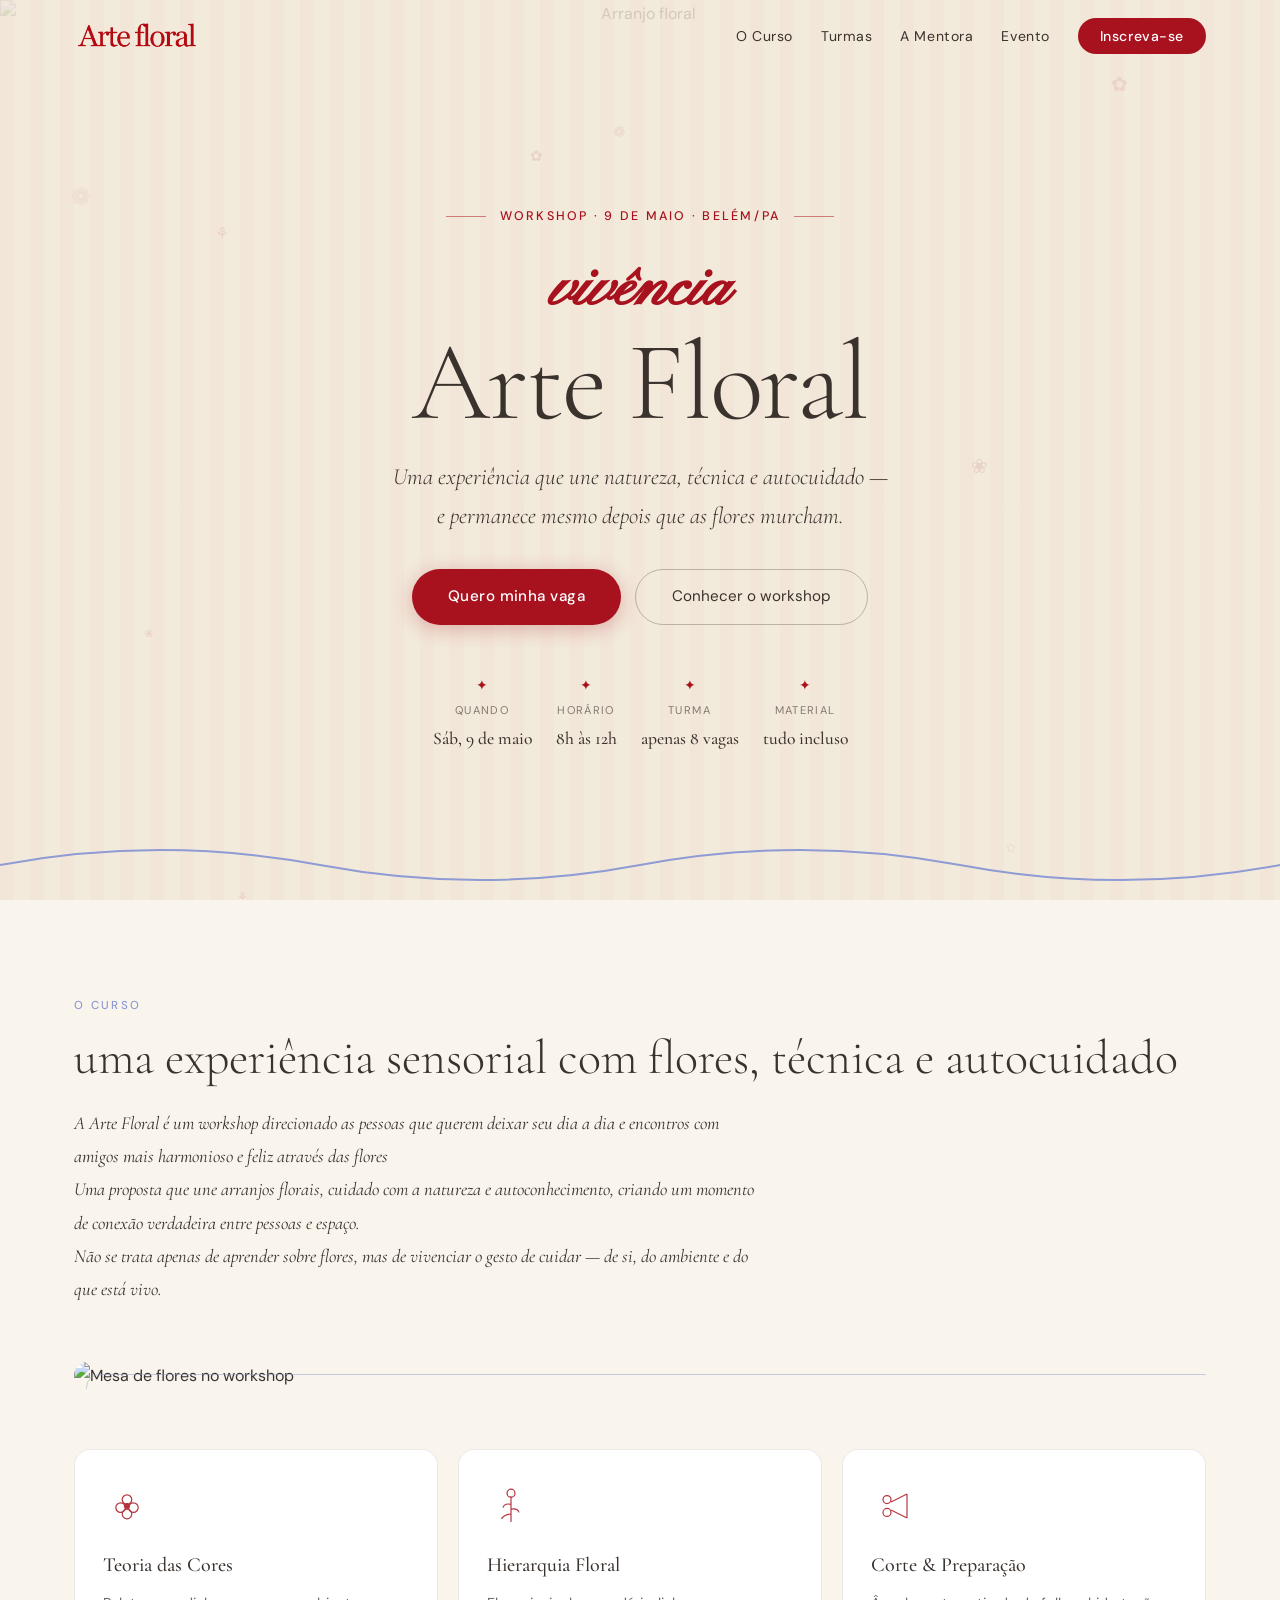
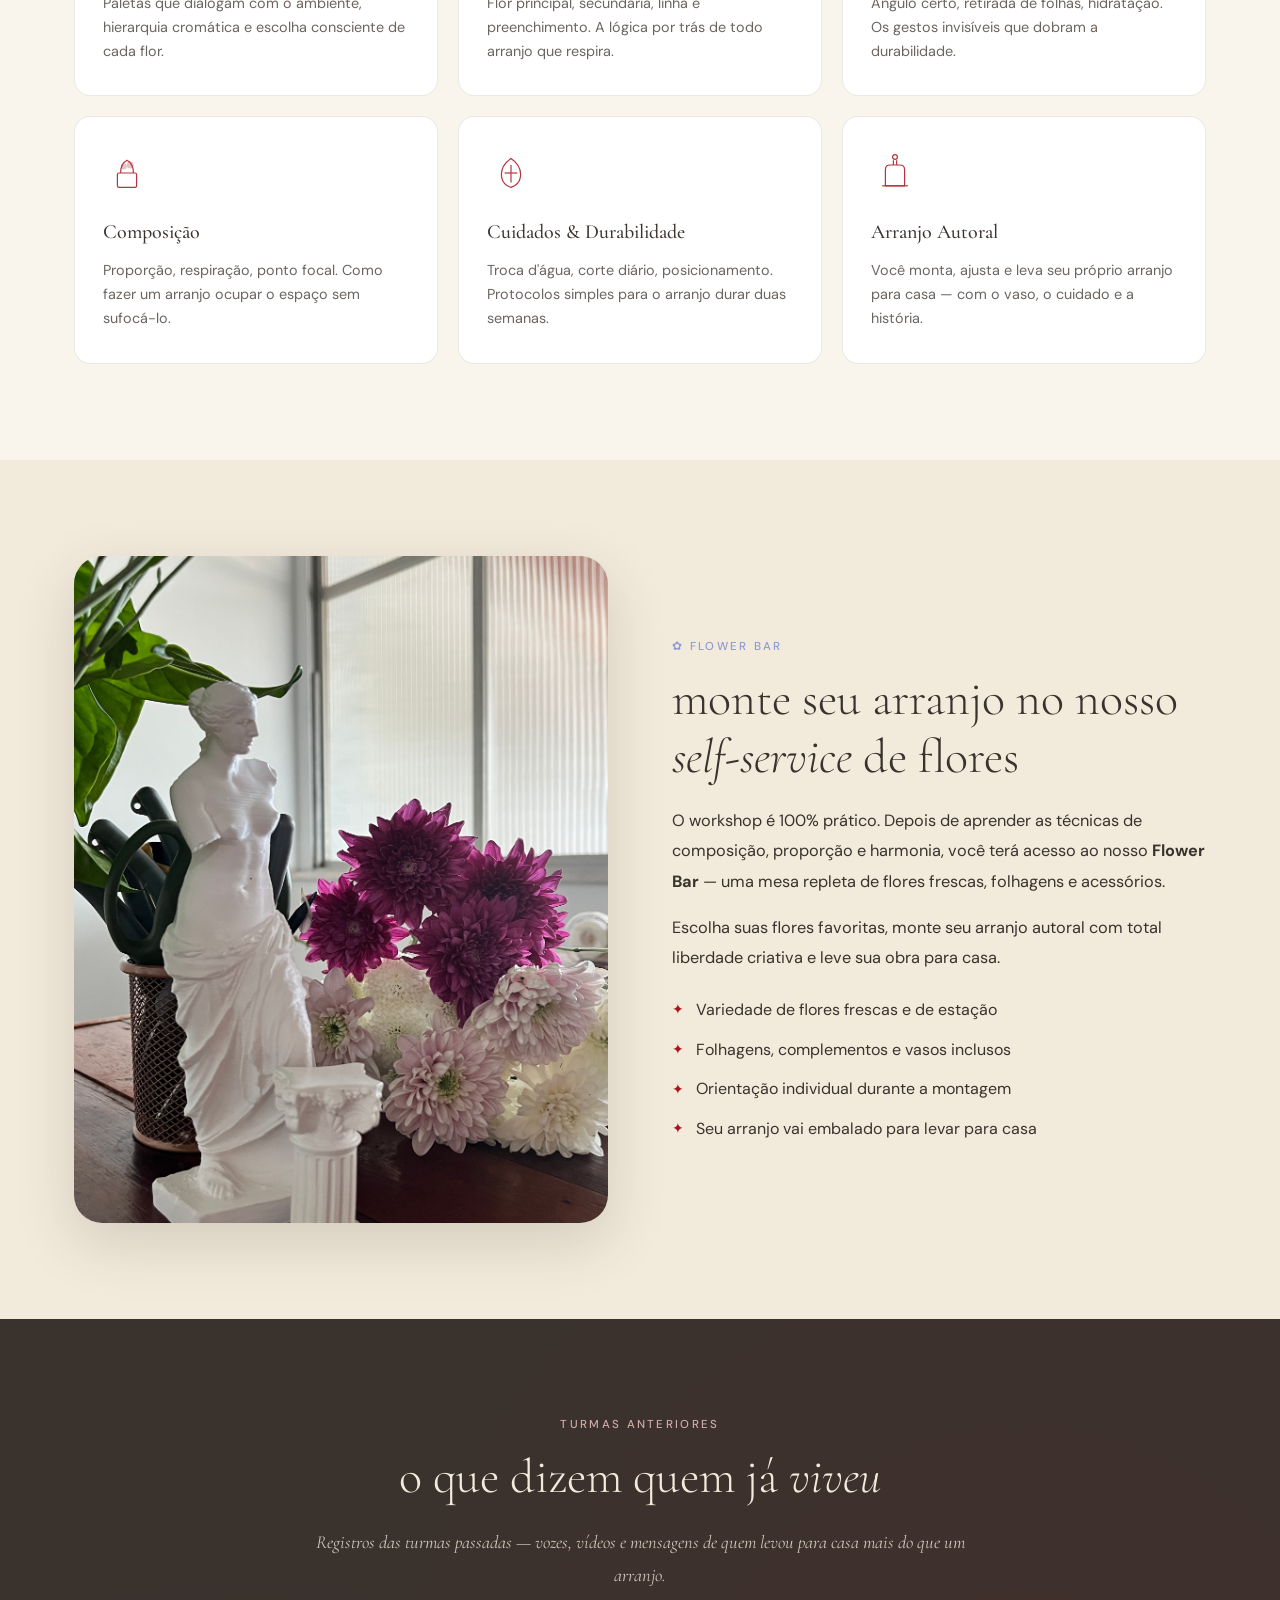
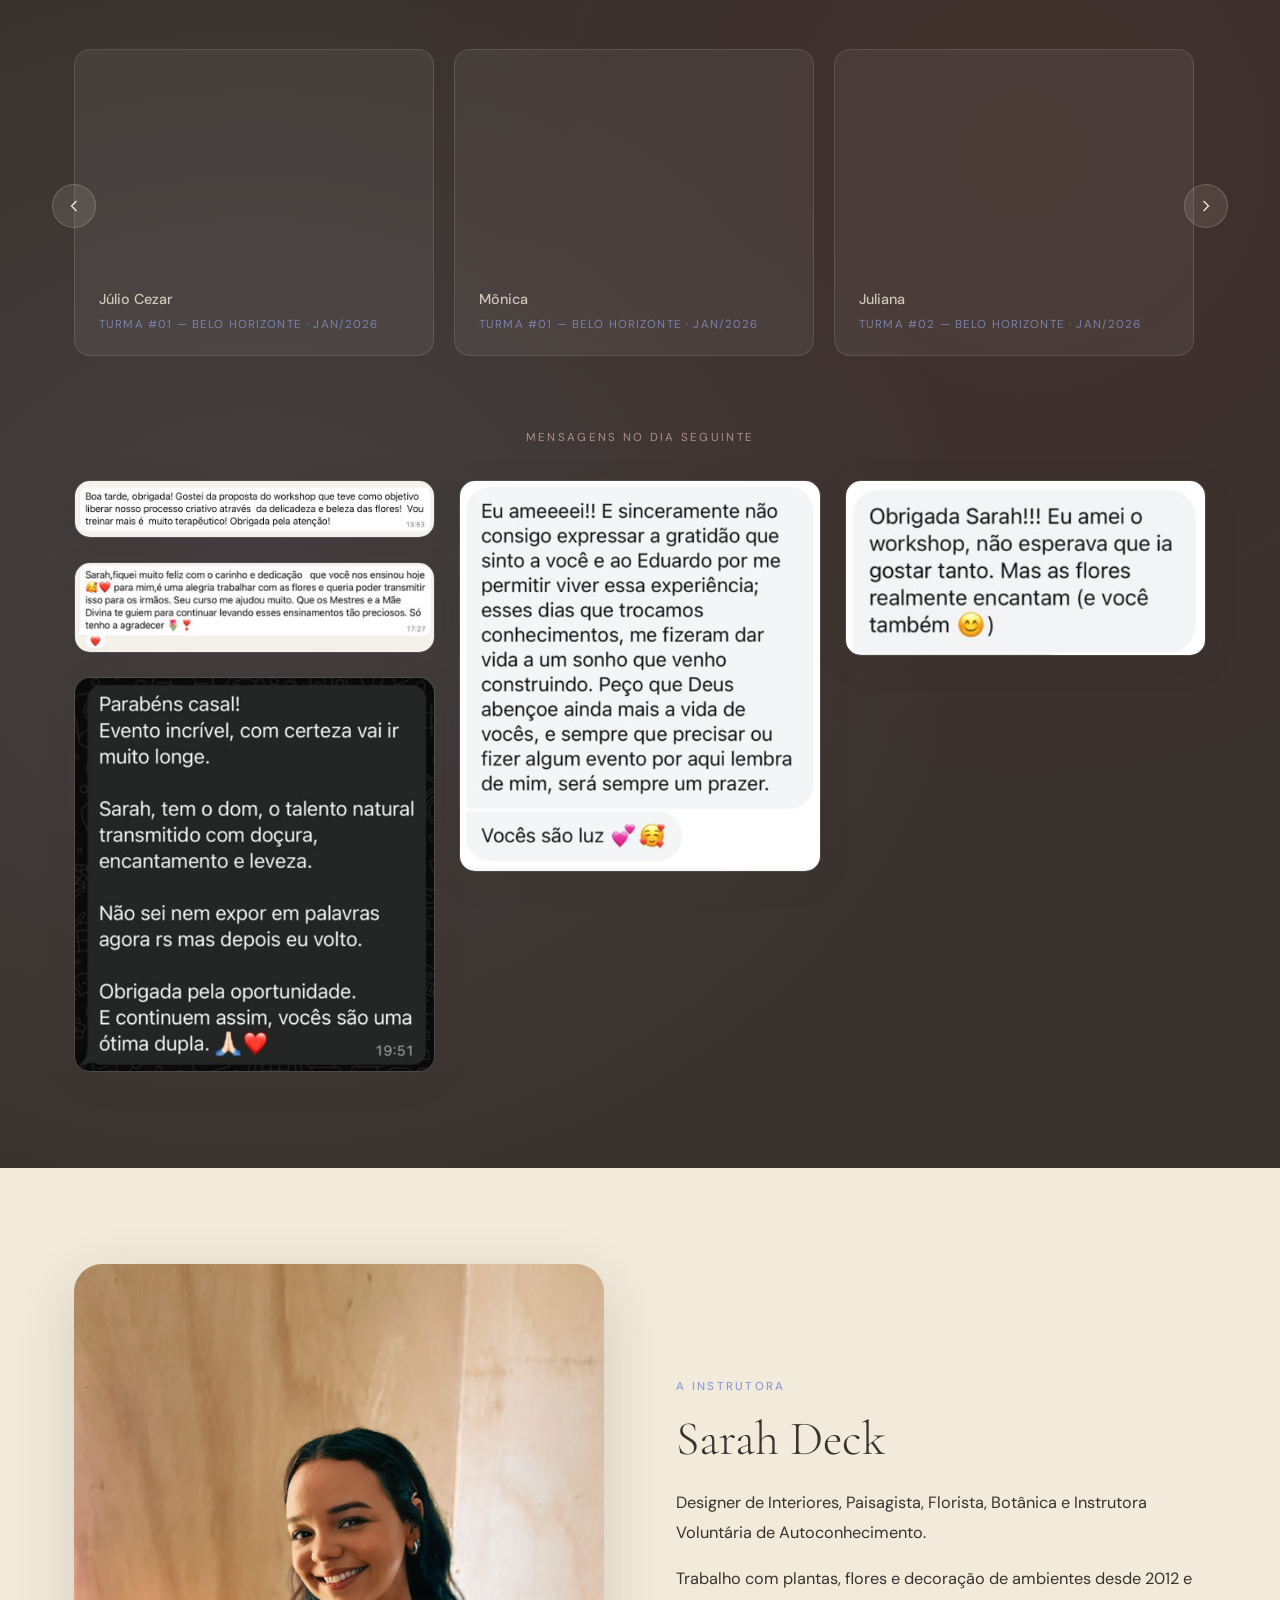
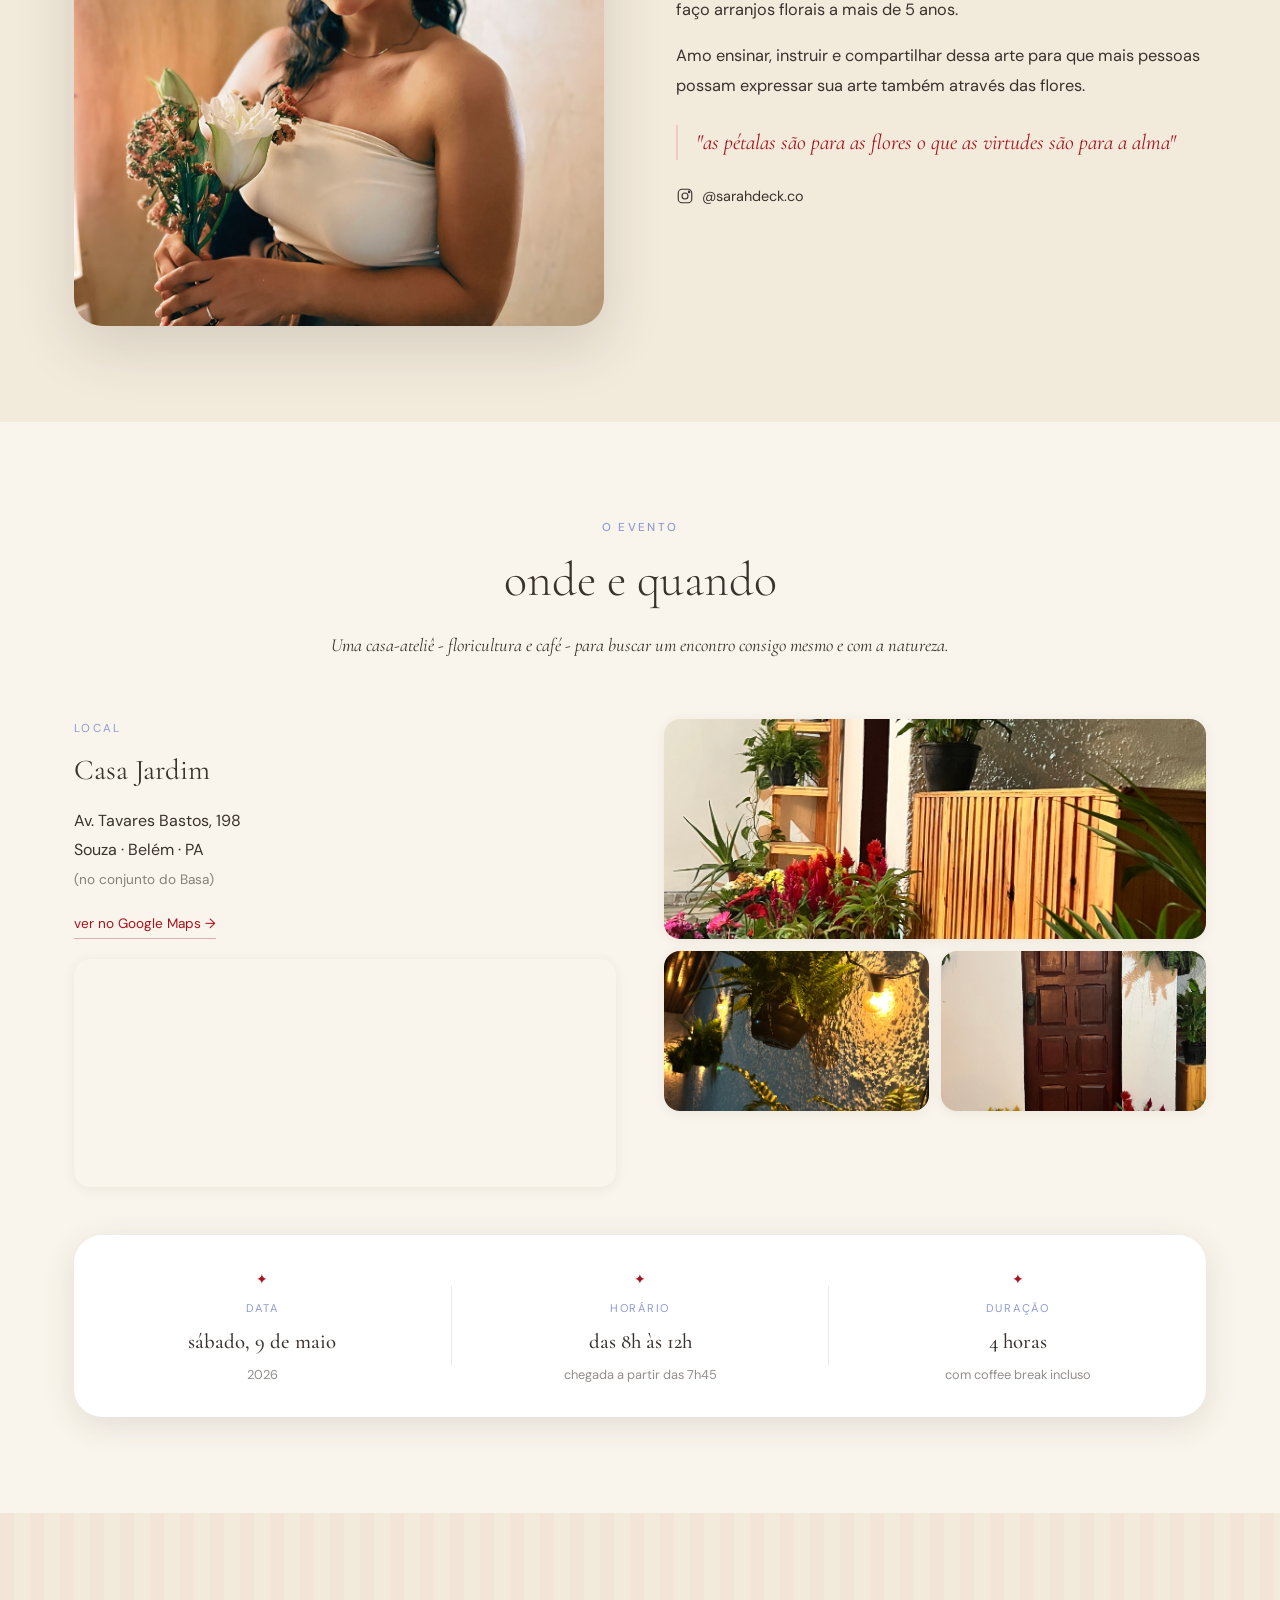
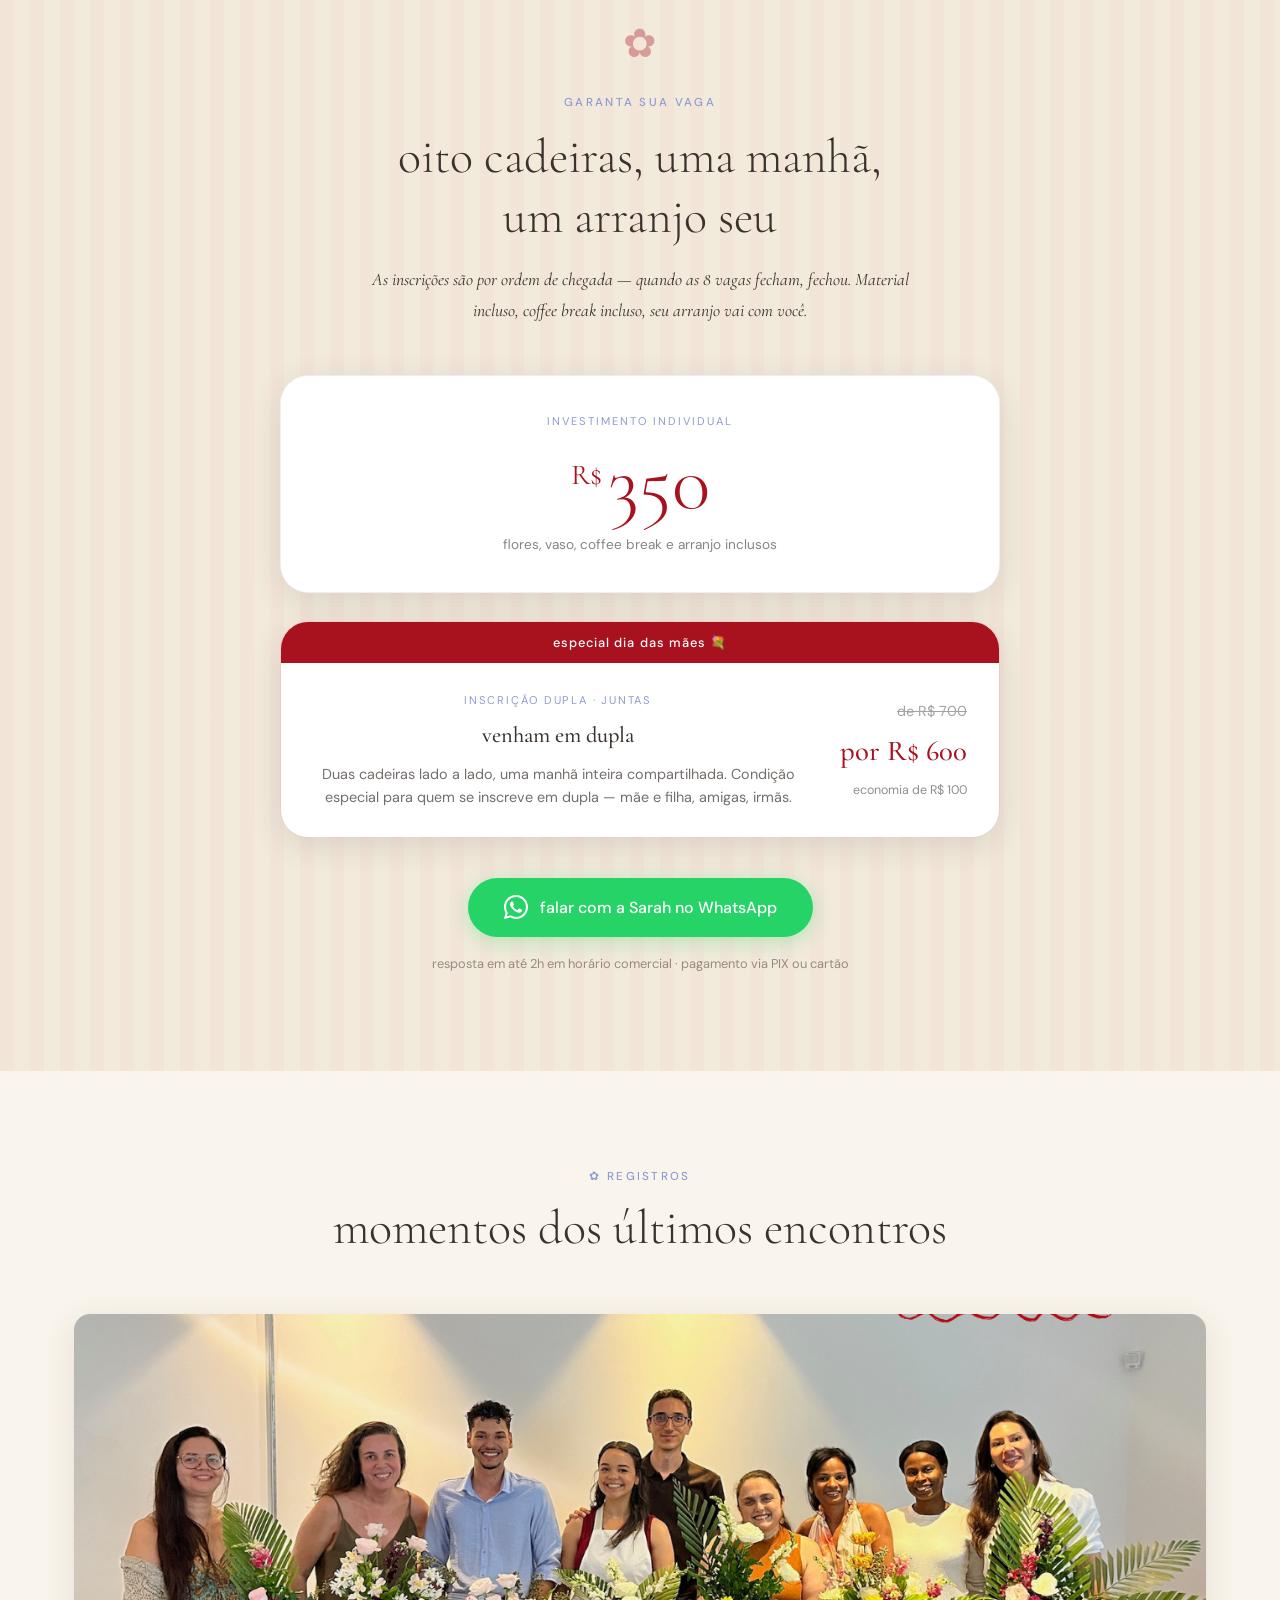
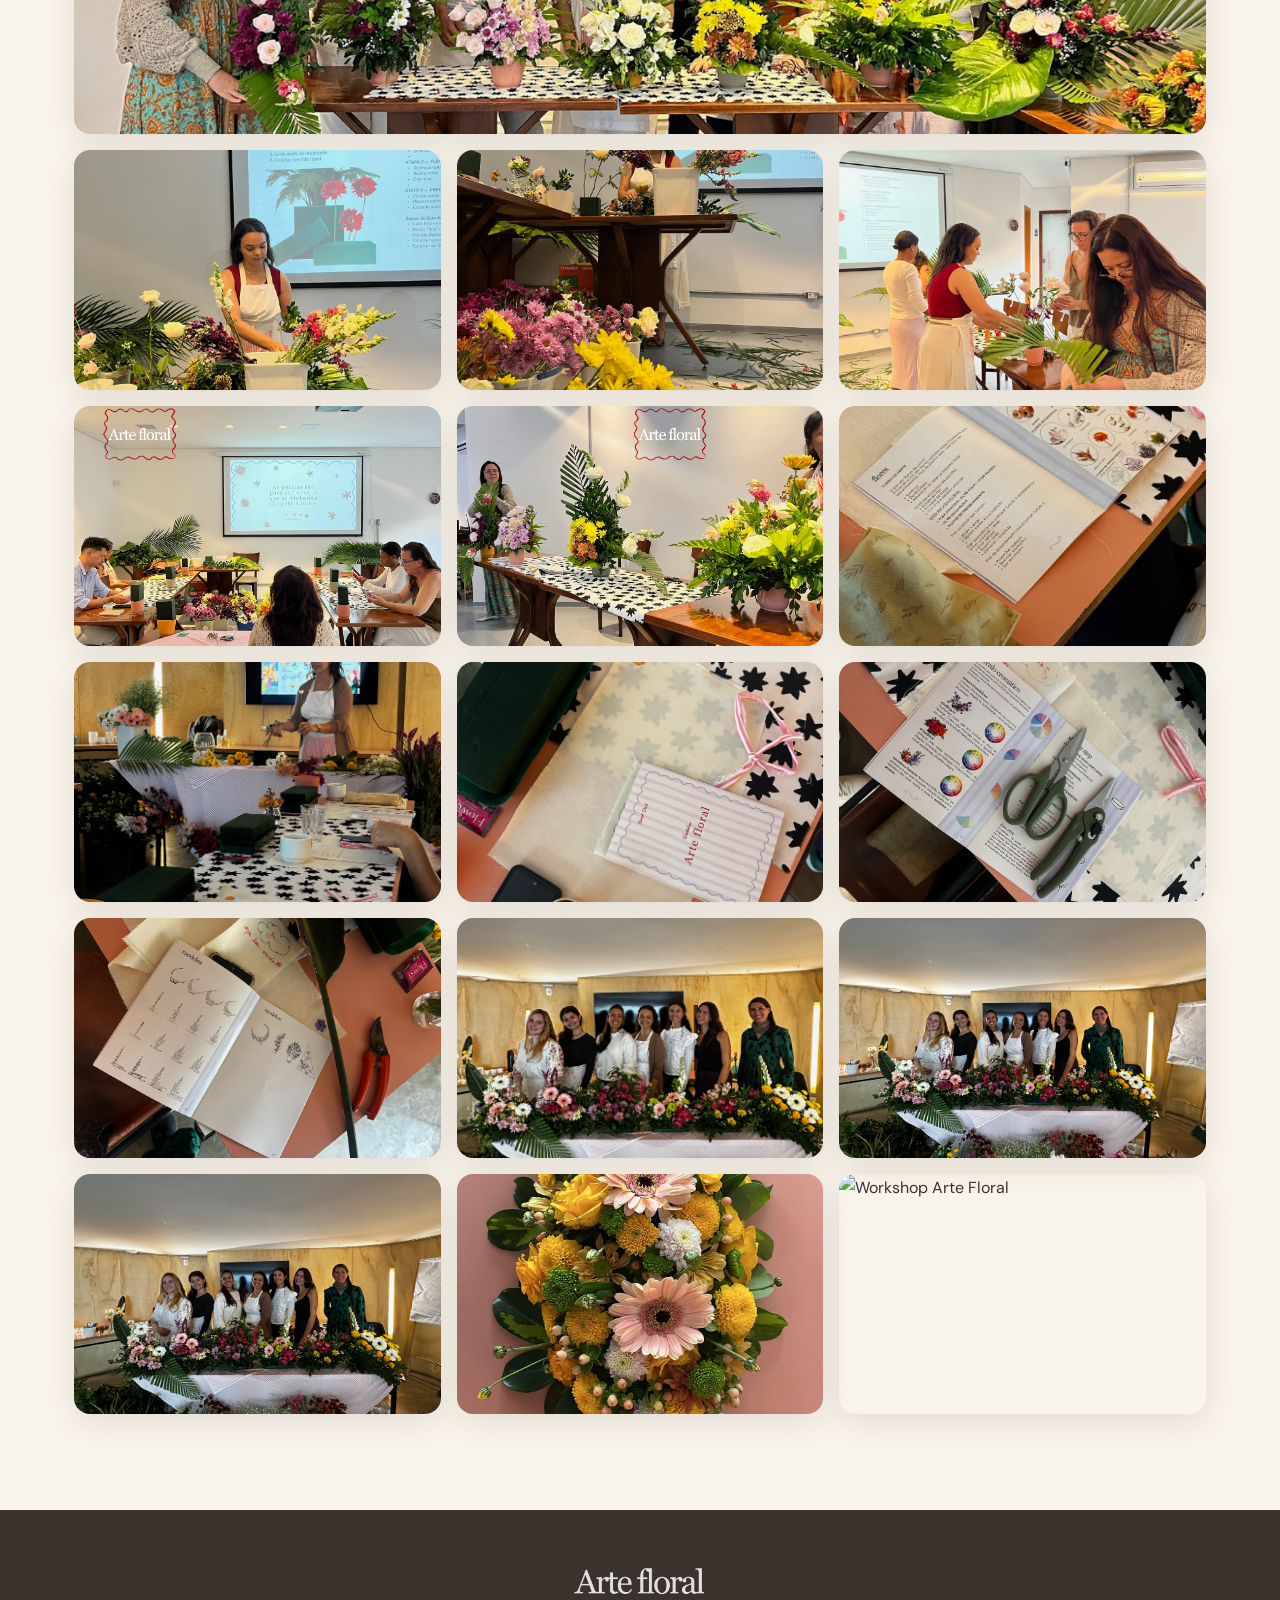
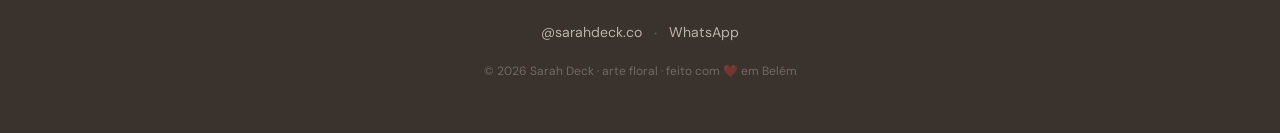
==== commit 4d7b394e: "Fix image loading on Vercel + expand galeria - Renomeia arquivos com espaços, parênteses e acentos (" ====
--- a/index.html
+++ b/index.html
@@ -21,7 +21,7 @@
   <nav id="main-nav" class="nav">
     <div class="nav-inner">
       <a href="#hero" class="nav-brand">
-        <img src="Logo Arte Floral (1920 x 546 px) - cópia.png" alt="Arte Floral" class="nav-logo-img">
+        <img src="logo-arte-floral.png" alt="Arte Floral" class="nav-logo-img">
       </a>
       <ul class="nav-links" id="nav-links">
         <li><a href="#curso">O Curso</a></li>
@@ -302,11 +302,11 @@
         <p class="prints-kicker">mensagens no dia seguinte</p>
       </div>
       <div class="prints-gallery" data-ani="up" data-delay="100">
-        <div class="print-img-wrap"><img src="images/print 1.png" alt="Mensagem de aluna" loading="lazy"></div>
-        <div class="print-img-wrap"><img src="images/print 2.png" alt="Mensagem de aluna" loading="lazy"></div>
-        <div class="print-img-wrap"><img src="images/print 3.png" alt="Mensagem de aluna" loading="lazy"></div>
-        <div class="print-img-wrap"><img src="images/print 4.png" alt="Mensagem de aluna" loading="lazy"></div>
-        <div class="print-img-wrap"><img src="images/print 5.png" alt="Mensagem de aluna" loading="lazy"></div>
+        <div class="print-img-wrap"><img src="images/print-1.png" alt="Mensagem de aluna" loading="lazy"></div>
+        <div class="print-img-wrap"><img src="images/print-2.png" alt="Mensagem de aluna" loading="lazy"></div>
+        <div class="print-img-wrap"><img src="images/print-3.png" alt="Mensagem de aluna" loading="lazy"></div>
+        <div class="print-img-wrap"><img src="images/print-4.png" alt="Mensagem de aluna" loading="lazy"></div>
+        <div class="print-img-wrap"><img src="images/print-5.png" alt="Mensagem de aluna" loading="lazy"></div>
       </div>
     </div>
   </section>
@@ -317,7 +317,7 @@
       <div class="mentora-grid">
         <div class="mentora-img-col" data-ani="right">
           <div class="mentora-frame">
-            <img src="images/sarah-deck.JPG" alt="Sarah Deck" loading="lazy">
+            <img src="images/sarah-deck.jpg" alt="Sarah Deck" loading="lazy">
             <div class="mentora-frame-border"></div>
           </div>
         </div>
@@ -330,7 +330,8 @@
             mais de 5 anos.</p>
           <p class="sec-body">Amo ensinar, instruir e compartilhar dessa arte para que mais pessoas possam expressar sua
             arte também através das flores.</p>
-          <blockquote class="mentora-quote">"as pelas são para as flores o que as virtudes são para a alma"</blockquote>
+          <blockquote class="mentora-quote">"as pétalas são para as flores o que as virtudes são para a alma"
+          </blockquote>
           <a href="https://instagram.com/sarahdeck.co" target="_blank" rel="noopener" class="insta-link">
             <svg viewBox="0 0 24 24" fill="none" stroke="currentColor" stroke-width="1.5">
               <rect x="3" y="3" width="18" height="18" rx="5" />
@@ -365,8 +366,10 @@
           <a href="https://maps.app.goo.gl/mEWMHVHXrnZLmKGN8" target="_blank" rel="noopener" class="ev-maplink">ver no
             Google Maps →</a>
           <div class="map-embed">
-            <iframe src="https://www.google.com/maps/embed?pb=!1m18!1m12!1m3!1d1993!2d-48.4410464!3d-1.4134285!2m3!1f0!2f0!3f0!3m2!1i1024!2i768!4f13.1!3m3!1m2!1s0x92a48b4fc278de11%3A0xf63f1a511bcce4dc!2sCasa%20Jardim%20%7C%20Flores%20%26%20Caf%C3%A9!5e0!3m2!1spt-BR!2sbr" width="100%" height="220" style="border:0;"
-              allowfullscreen loading="lazy" referrerpolicy="no-referrer-when-downgrade" title="Mapa - Casa Jardim"></iframe>
+            <iframe
+              src="https://www.google.com/maps/embed?pb=!1m18!1m12!1m3!1d1993!2d-48.4410464!3d-1.4134285!2m3!1f0!2f0!3f0!3m2!1i1024!2i768!4f13.1!3m3!1m2!1s0x92a48b4fc278de11%3A0xf63f1a511bcce4dc!2sCasa%20Jardim%20%7C%20Flores%20%26%20Caf%C3%A9!5e0!3m2!1spt-BR!2sbr"
+              width="100%" height="220" style="border:0;" allowfullscreen loading="lazy"
+              referrerpolicy="no-referrer-when-downgrade" title="Mapa - Casa Jardim"></iframe>
           </div>
         </div>
         <div class="evento-imgs">
@@ -462,11 +465,21 @@
       </header>
       <div class="galeria-grid" data-ani="up" data-delay="100">
         <div class="galeria-img"><img src="images/3.png" alt="Workshop Arte Floral" loading="lazy"></div>
-        <div class="galeria-img"><img src="images/8 (1).png" alt="Workshop Arte Floral" loading="lazy"></div>
+        <div class="galeria-img"><img src="images/8-1.png" alt="Workshop Arte Floral" loading="lazy"></div>
         <div class="galeria-img"><img src="images/9.png" alt="Workshop Arte Floral" loading="lazy"></div>
         <div class="galeria-img"><img src="images/12.png" alt="Workshop Arte Floral" loading="lazy"></div>
         <div class="galeria-img"><img src="images/27.png" alt="Workshop Arte Floral" loading="lazy"></div>
         <div class="galeria-img"><img src="images/28.png" alt="Workshop Arte Floral" loading="lazy"></div>
+        <div class="galeria-img"><img src="images/IMG_4022.jpeg" alt="Workshop Arte Floral" loading="lazy"></div>
+        <div class="galeria-img"><img src="images/IMG_4023.jpeg" alt="Workshop Arte Floral" loading="lazy"></div>
+        <div class="galeria-img"><img src="images/IMG_4053.jpeg" alt="Workshop Arte Floral" loading="lazy"></div>
+        <div class="galeria-img"><img src="images/IMG_4057.jpeg" alt="Workshop Arte Floral" loading="lazy"></div>
+        <div class="galeria-img"><img src="images/IMG_4058.jpeg" alt="Workshop Arte Floral" loading="lazy"></div>
+        <div class="galeria-img"><img src="images/IMG_4084.jpeg" alt="Workshop Arte Floral" loading="lazy"></div>
+        <div class="galeria-img"><img src="images/IMG_4093.jpeg" alt="Workshop Arte Floral" loading="lazy"></div>
+        <div class="galeria-img"><img src="images/IMG_4096.jpeg" alt="Workshop Arte Floral" loading="lazy"></div>
+        <div class="galeria-img"><img src="images/IMG_7140.png" alt="Workshop Arte Floral" loading="lazy"></div>
+        <div class="galeria-img"><img src="images/IMG_7141.png" alt="Workshop Arte Floral" loading="lazy"></div>
       </div>
     </div>
   </section>
@@ -474,7 +487,7 @@
   <!-- FOOTER -->
   <footer class="footer">
     <div class="container">
-      <img src="Logo Arte Floral (1920 x 546 px) Branco - cópia.png" alt="Sarah Deck Arte Floral" class="footer-logo">
+      <img src="logo-arte-floral-branco.png" alt="Sarah Deck Arte Floral" class="footer-logo">
       <div class="footer-links">
         <a href="https://instagram.com/sarahdeck.co" target="_blank" rel="noopener">@sarahdeck.co</a>
         <span>·</span>
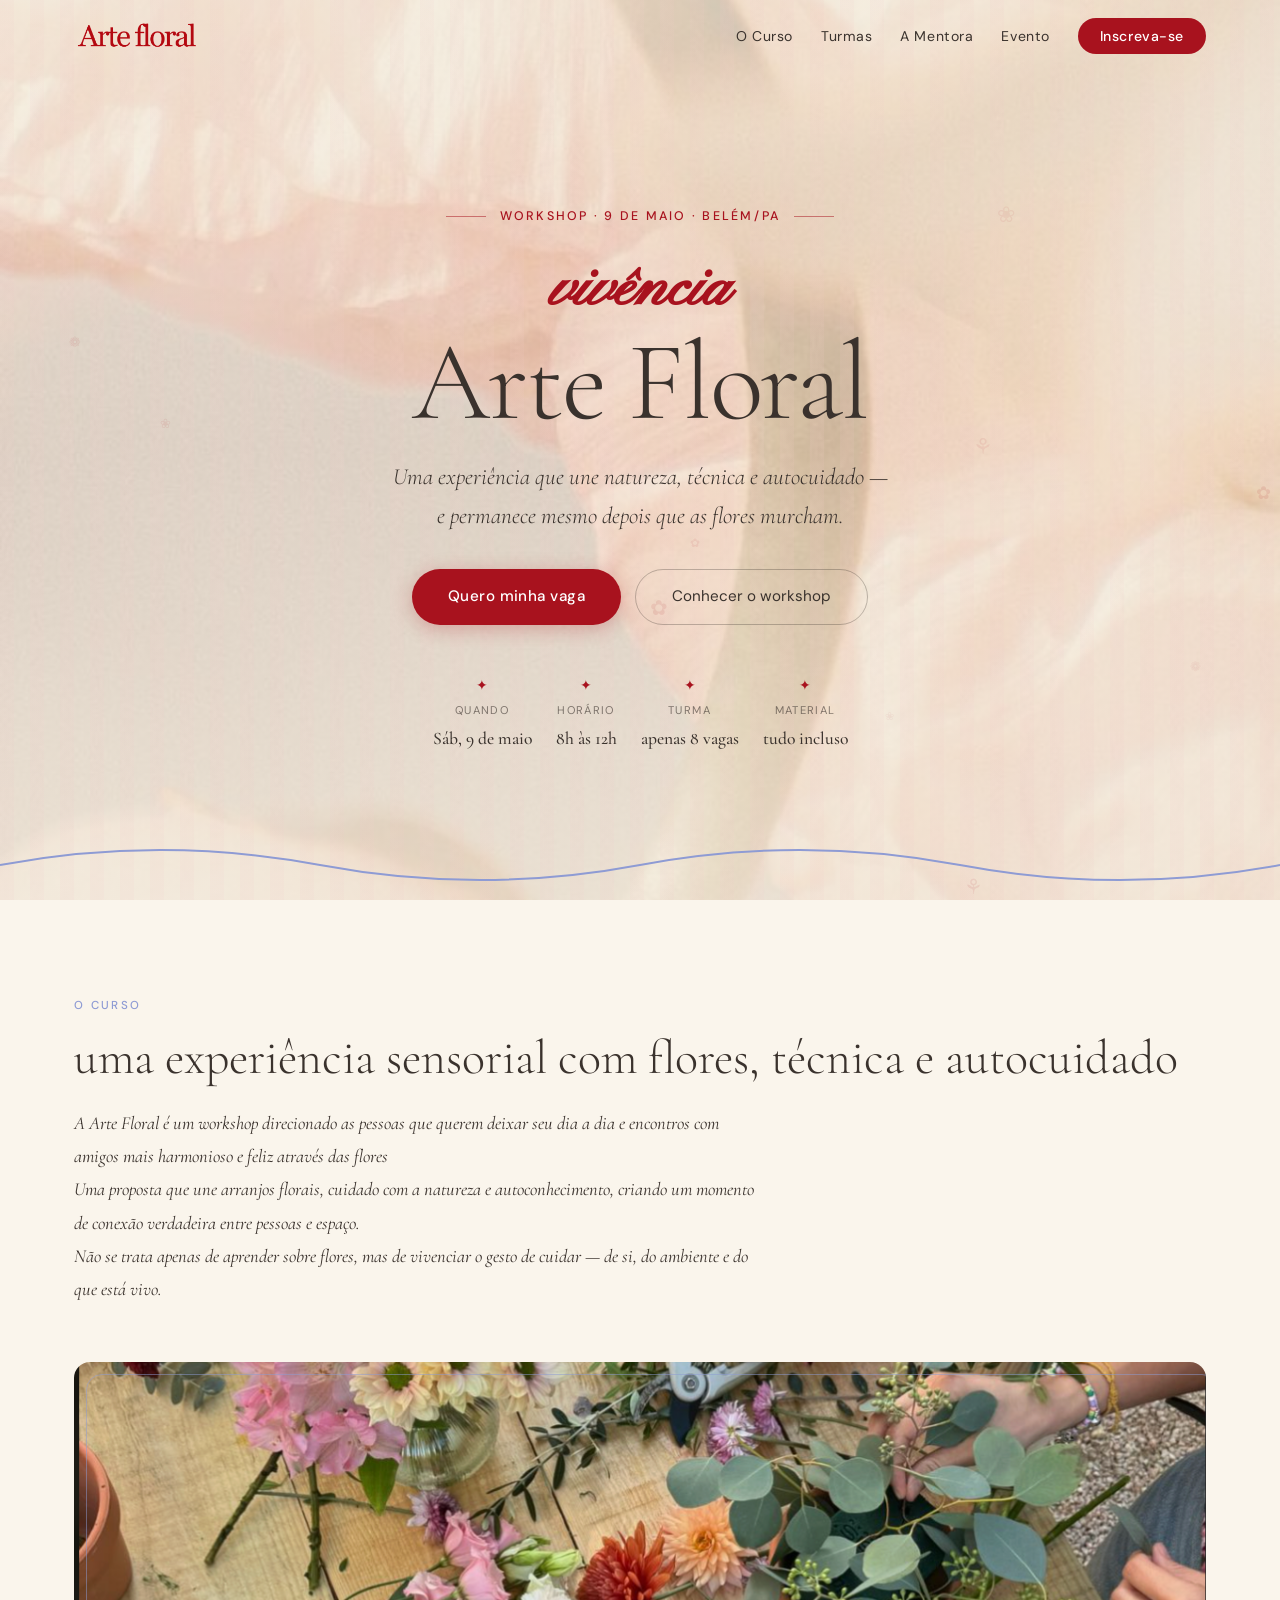
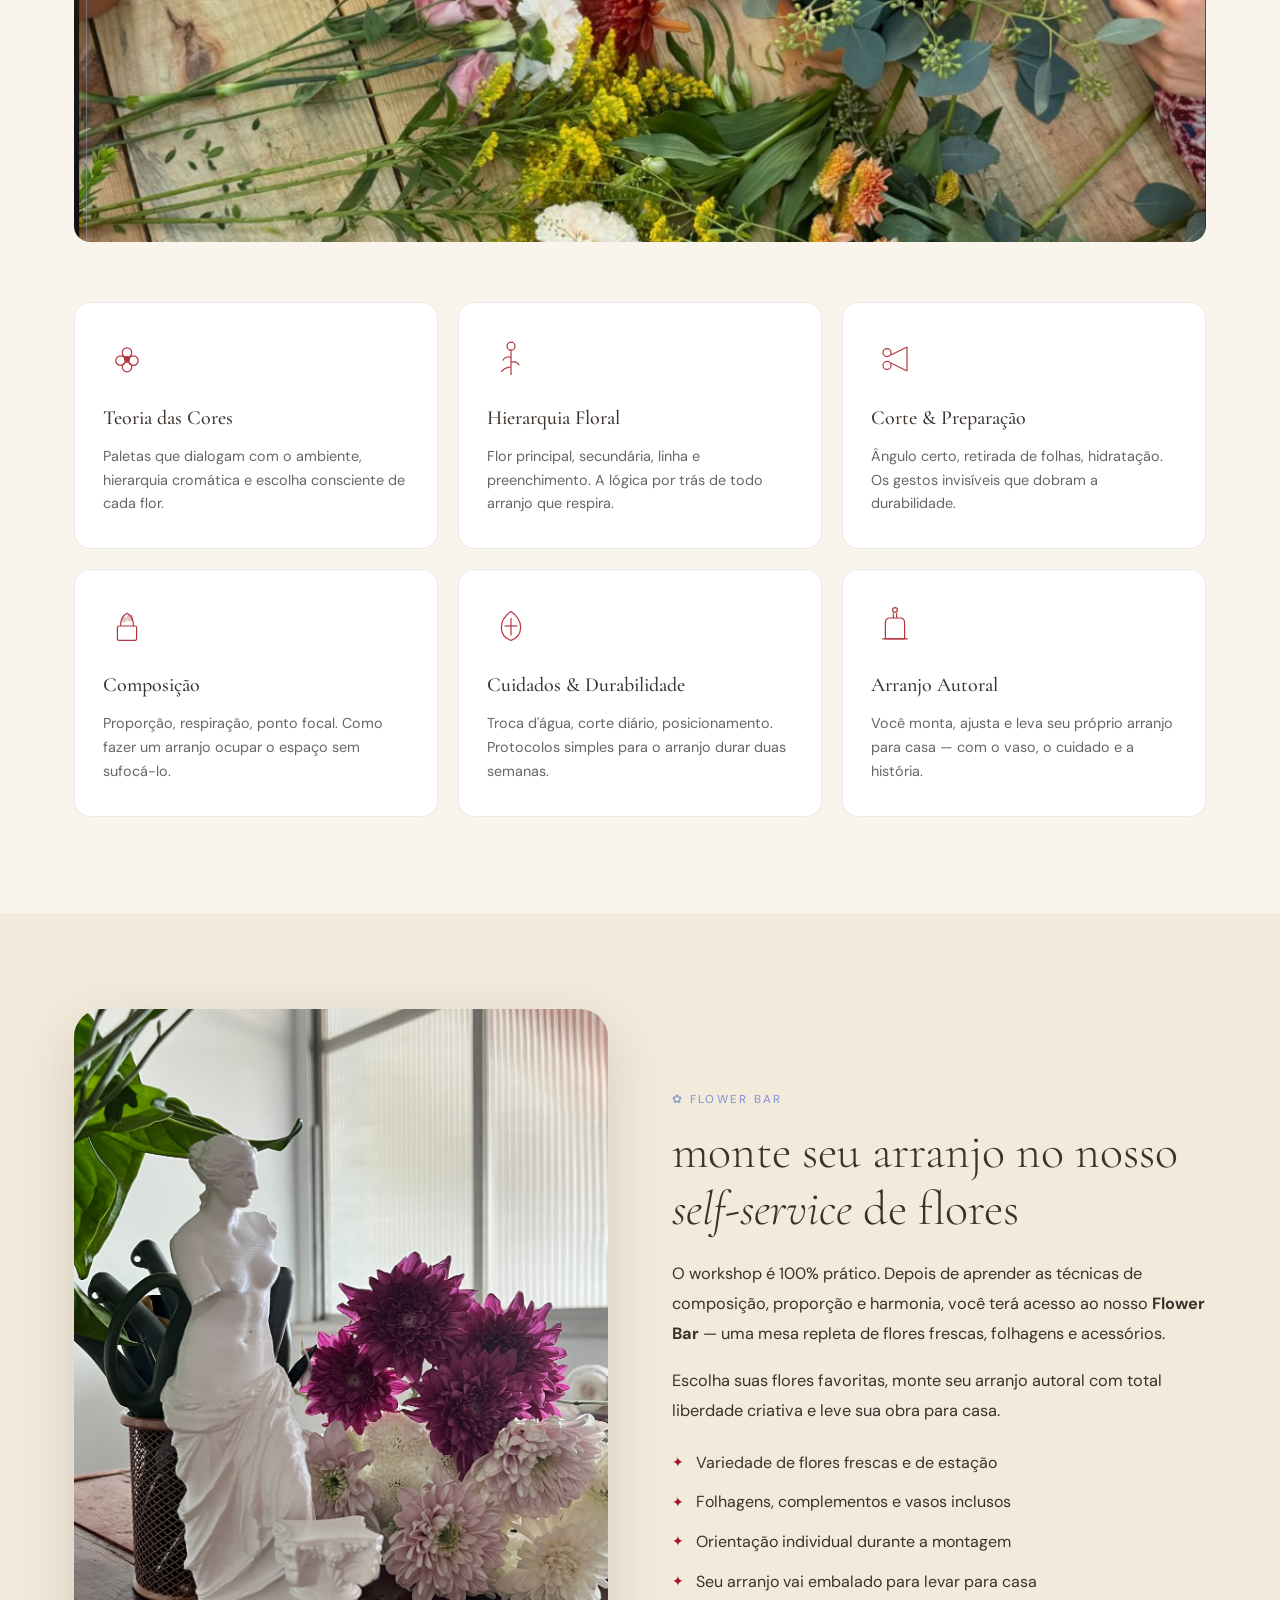
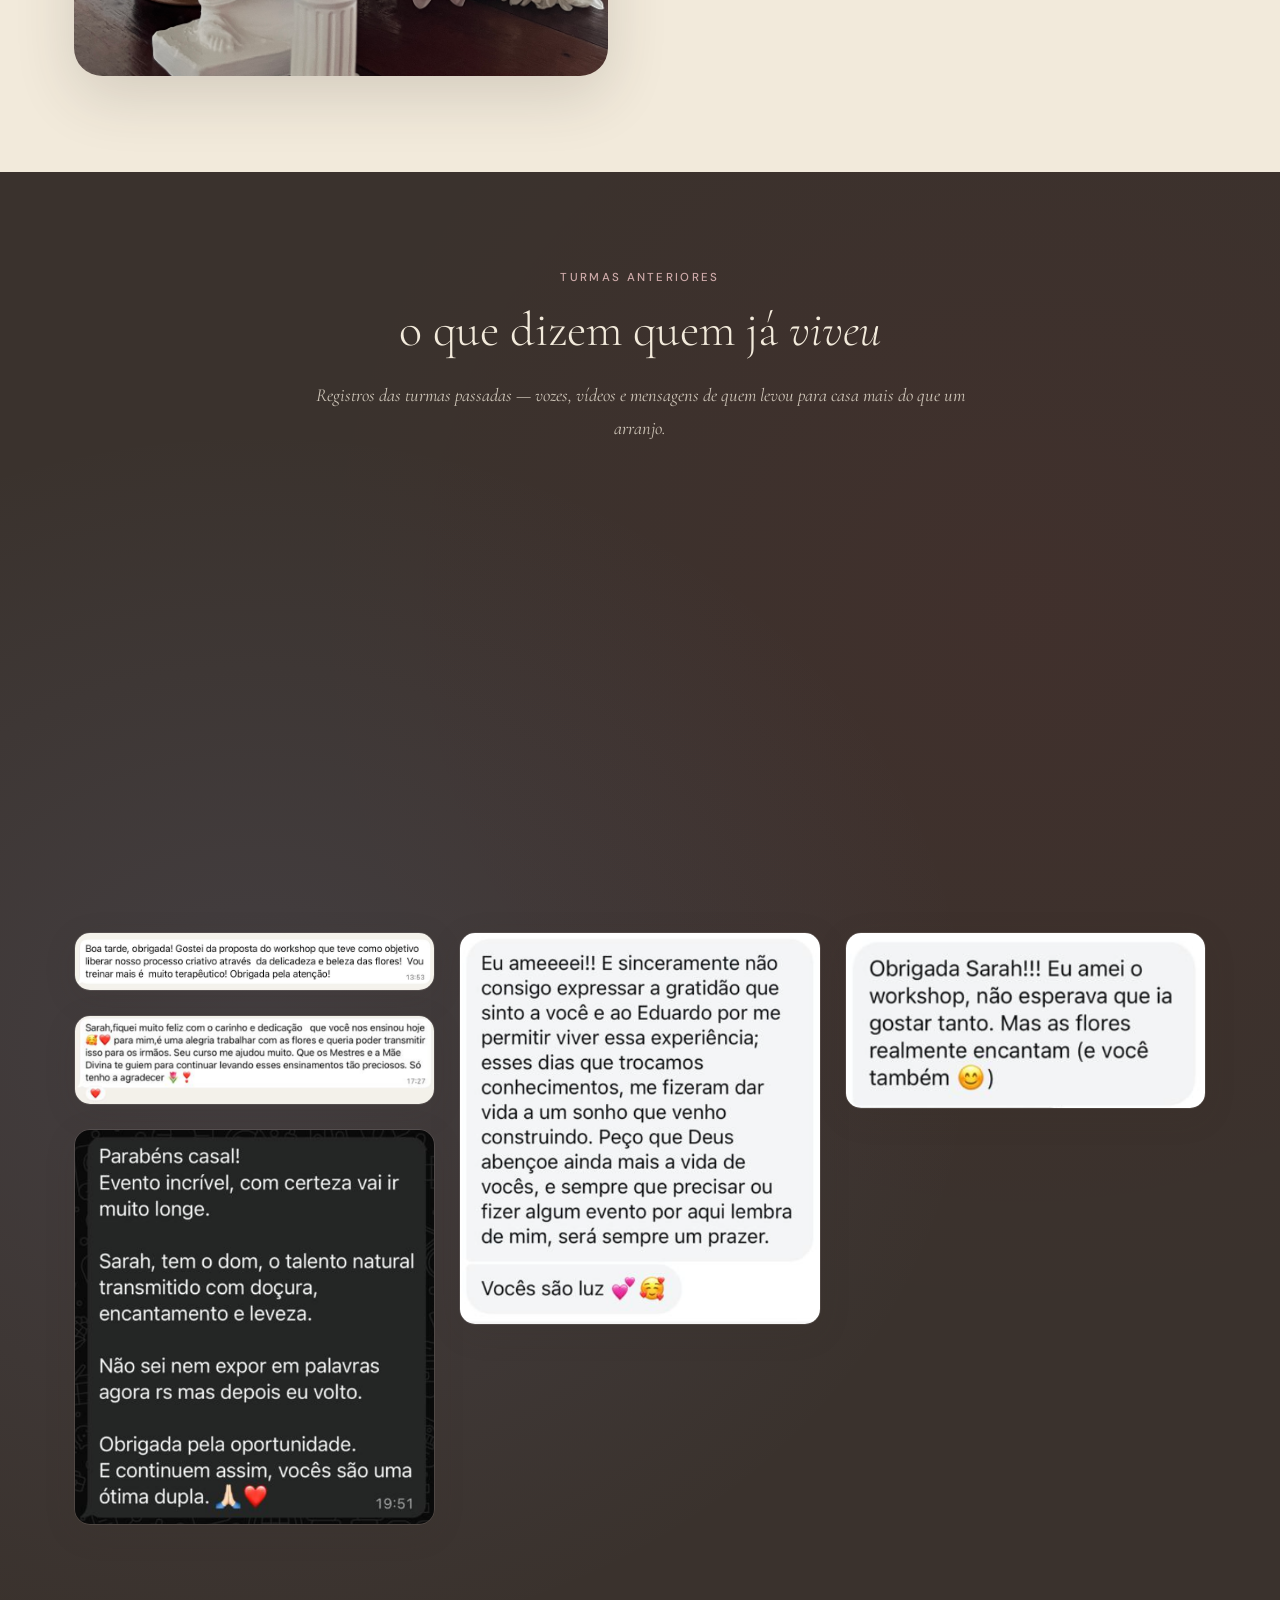
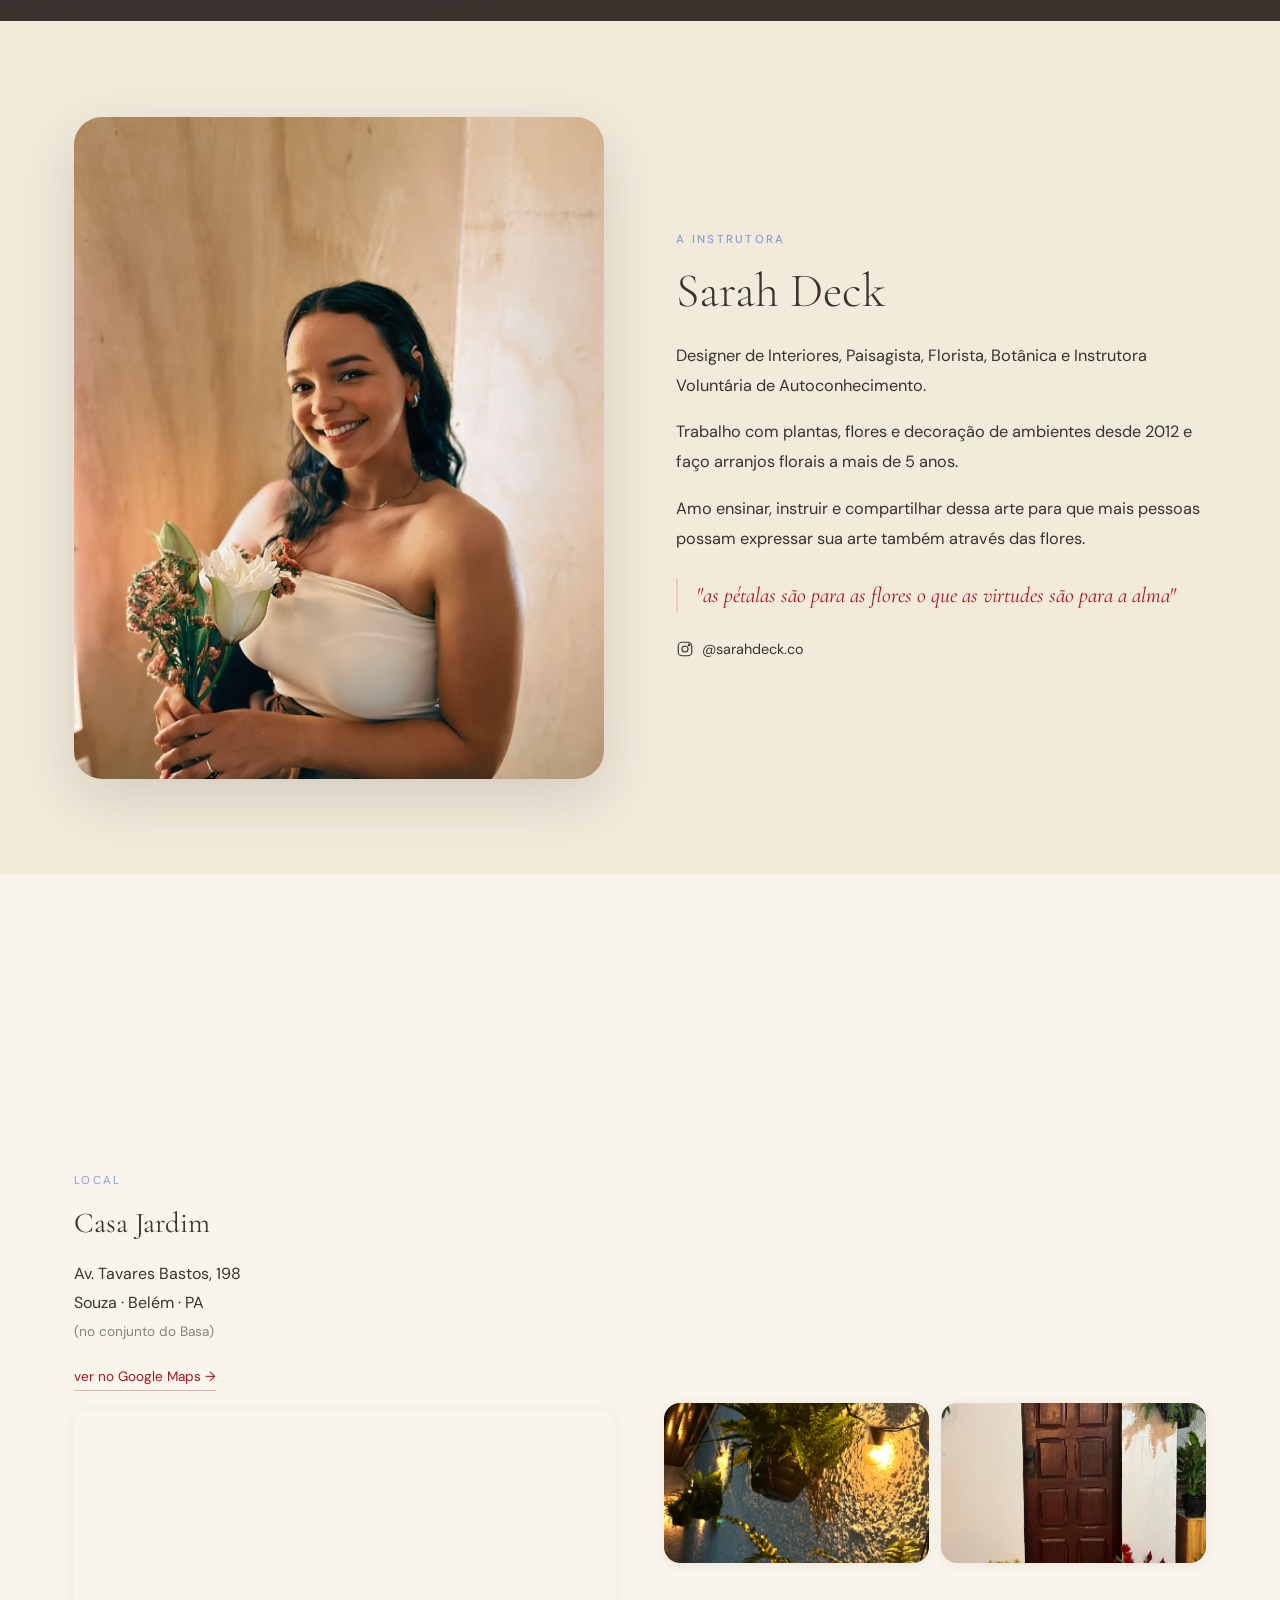
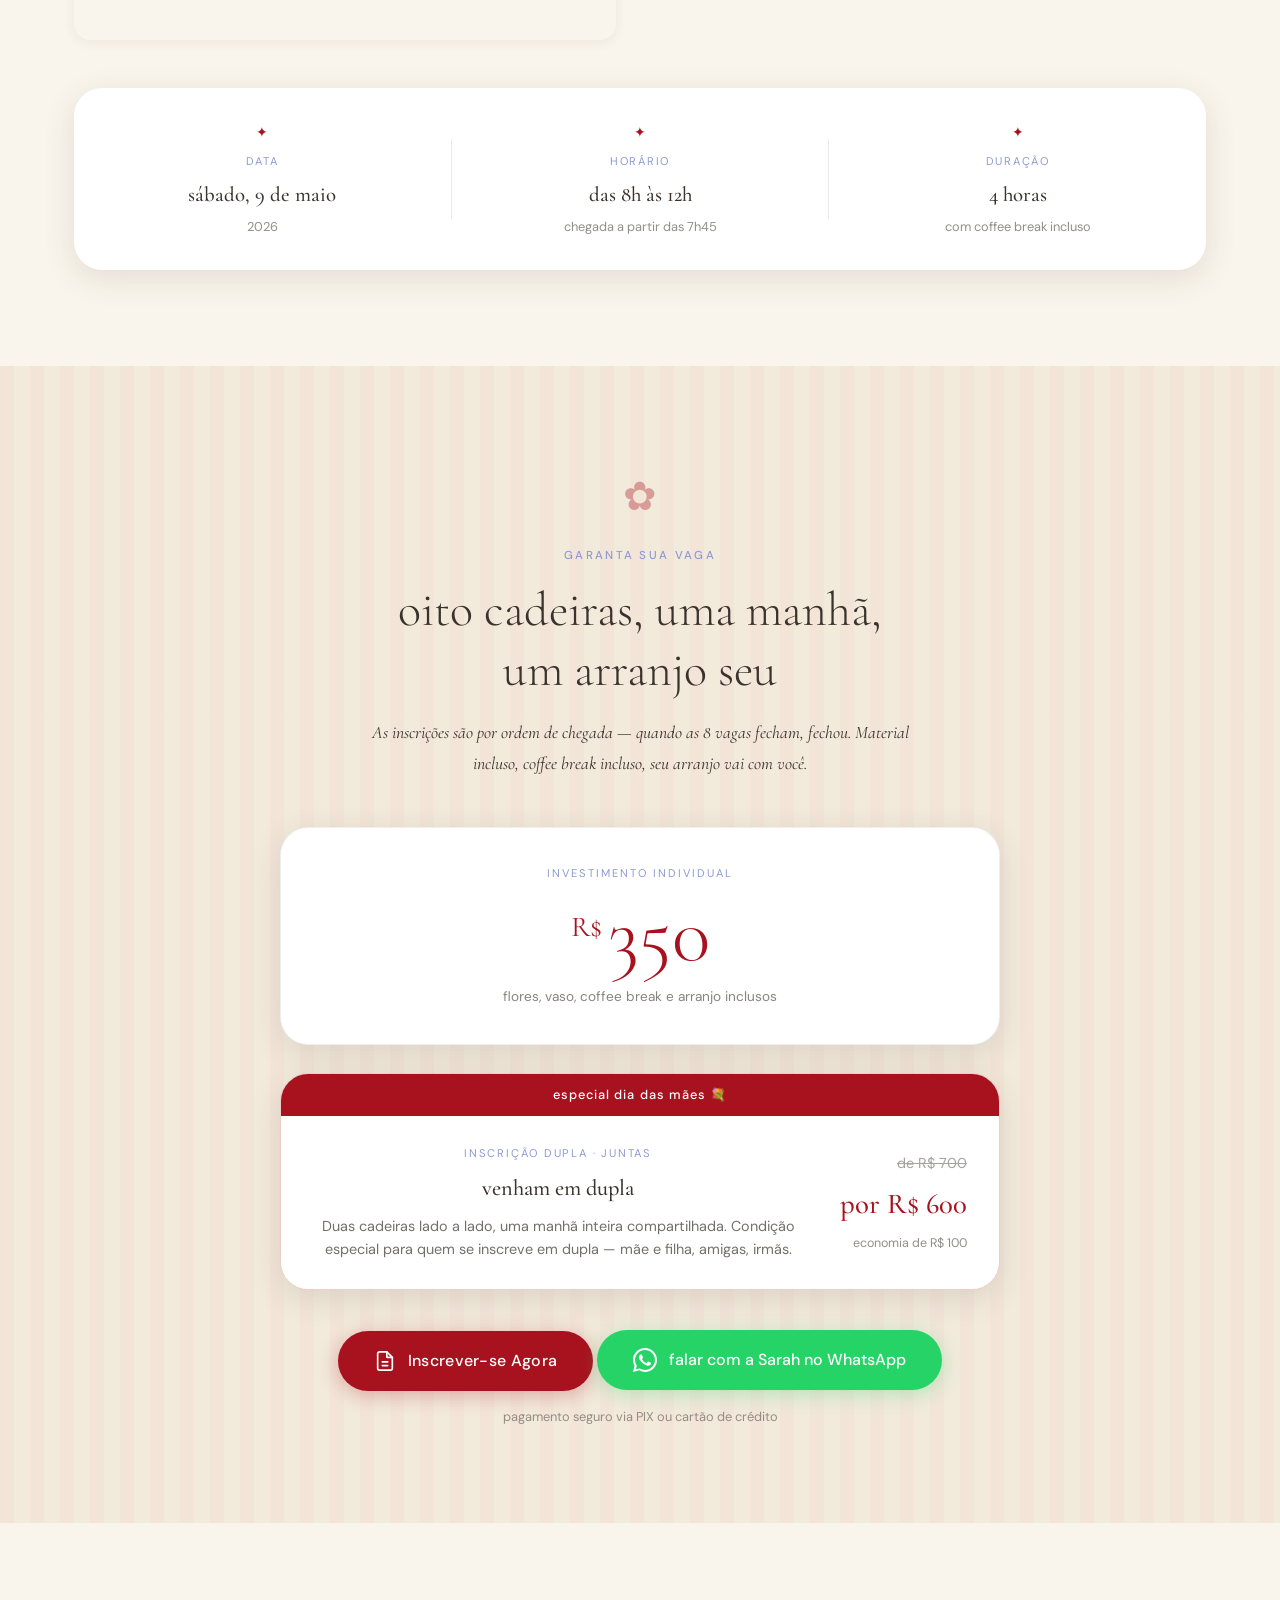
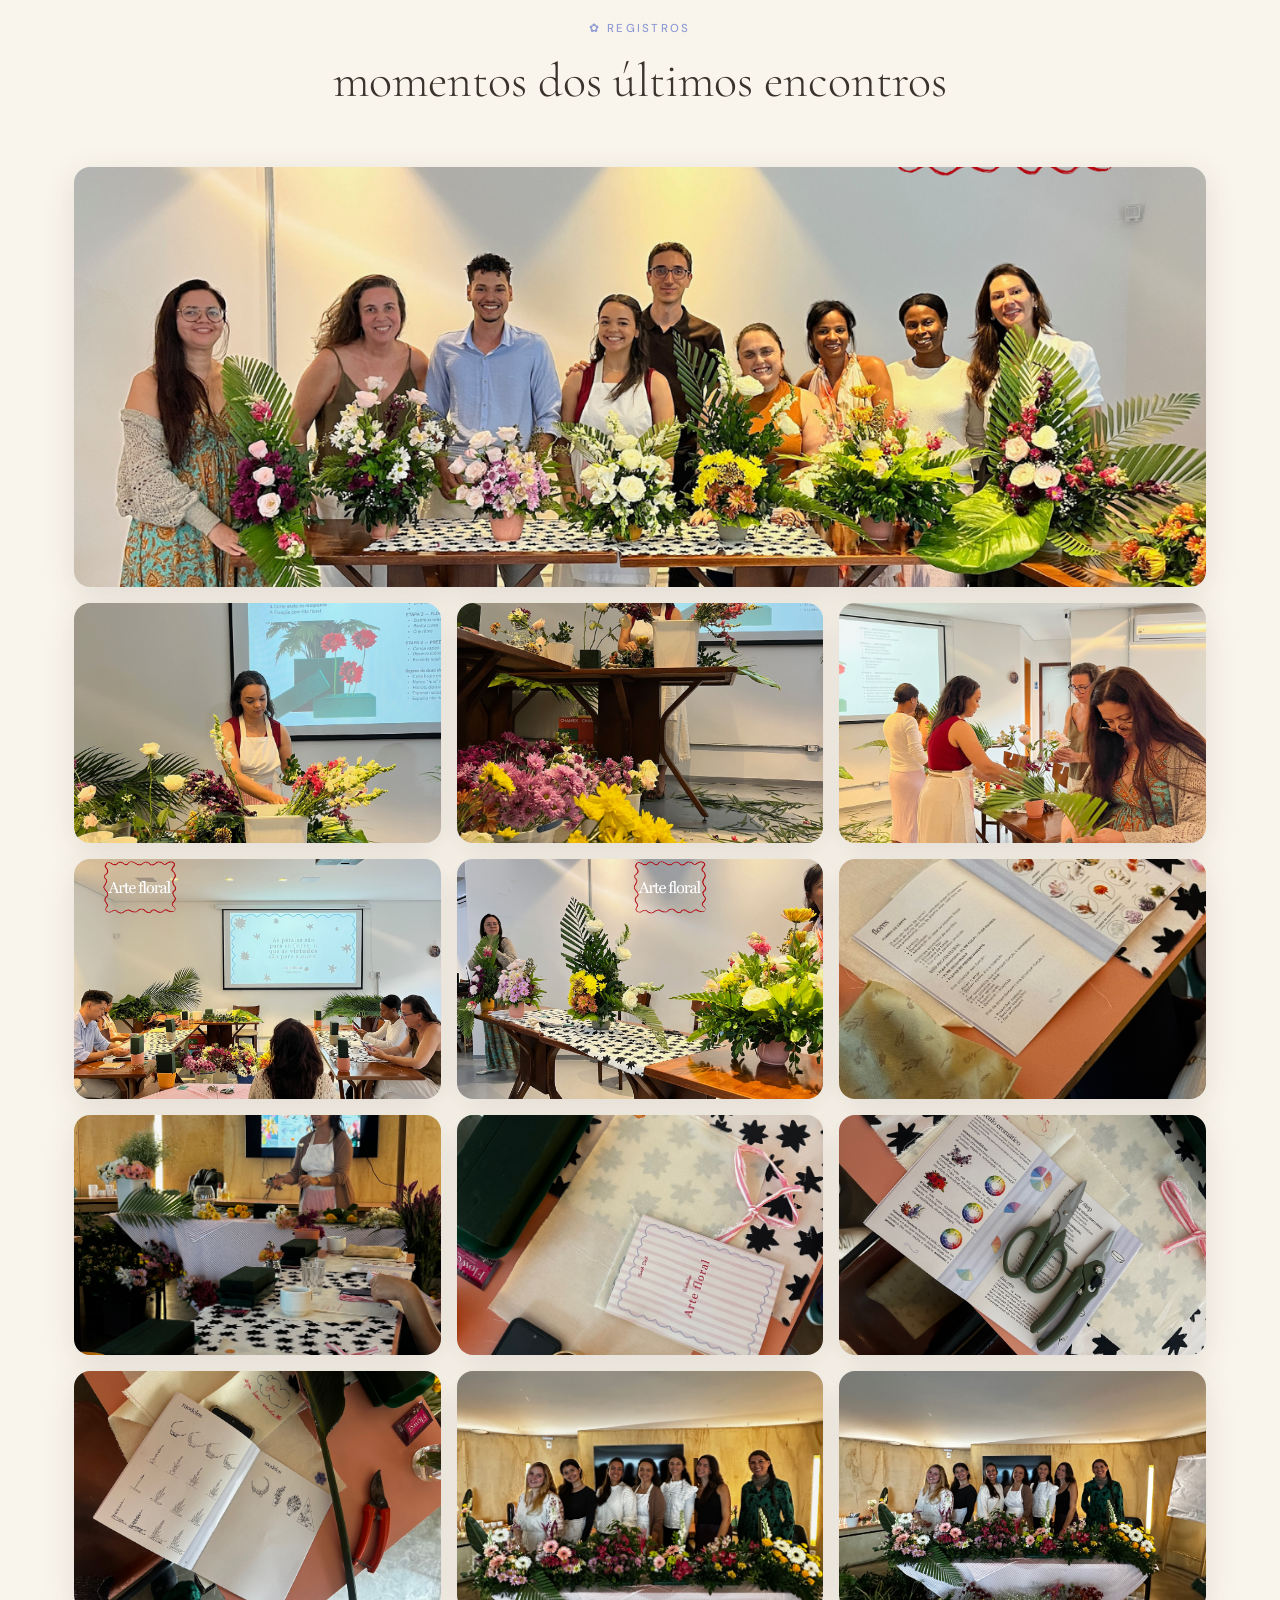
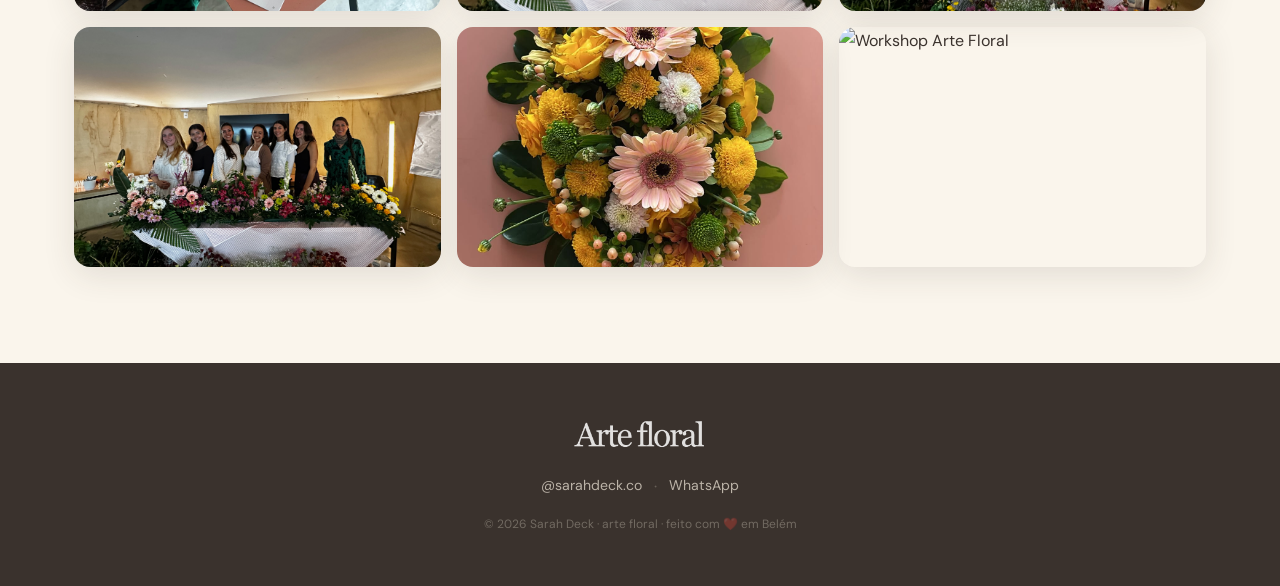
==== commit e16bc94c: "Update hero/curso images + add Google Forms CTA - Hero background: backgroundfinal.jpeg (substituind" ====
--- a/index.html
+++ b/index.html
@@ -50,8 +50,7 @@
   <!-- 1. HERO -->
   <section id="hero" class="hero">
     <div class="hero-bg">
-      <img src="https://images.unsplash.com/photo-1487530811176-3780de880c2d?w=1800&q=80" alt="Arranjo floral"
-        loading="eager">
+      <img src="images/backgroundfinal.jpeg" alt="Arranjo floral" loading="eager">
       <div class="hero-overlay"></div>
     </div>
     <div class="hero-stripes"></div>
@@ -101,8 +100,7 @@
         </p>
       </header>
       <div class="curso-image-wrap" data-ani="up" data-delay="100">
-        <img src="https://images.unsplash.com/photo-1561181286-d3fee7d55364?w=1200&q=85"
-          alt="Mesa de flores no workshop" loading="lazy">
+        <img src="images/2imagem.png" alt="Mesa de flores no workshop" loading="lazy">
         <div class="curso-img-accent"></div>
       </div>
       <div class="cards-grid">
@@ -443,6 +441,17 @@
           </div>
         </div>
 
+        <a href="https://docs.google.com/forms/d/e/1FAIpQLSdlECEF-GzsXh9FfCsxEz-Wm4ErHsKAaDyWPqdY5j-SkFrhIA/viewform?usp=dialog"
+          target="_blank" rel="noopener" class="btn-form" id="form-btn">
+          <svg viewBox="0 0 24 24" fill="none" stroke="currentColor" stroke-width="1.8" stroke-linecap="round" stroke-linejoin="round">
+            <path d="M14 2H6a2 2 0 0 0-2 2v16a2 2 0 0 0 2 2h12a2 2 0 0 0 2-2V8z" />
+            <polyline points="14 2 14 8 20 8" />
+            <line x1="9" y1="13" x2="15" y2="13" />
+            <line x1="9" y1="17" x2="15" y2="17" />
+          </svg>
+          Inscrever-se Agora
+        </a>
+
         <a href="https://wa.me/5591999999999?text=Oi%20Sarah!%20Quero%20garantir%20minha%20vaga%20no%20workshop%20Arte%20Floral%20de%209%20de%20maio."
           target="_blank" rel="noopener" class="btn-whatsapp" id="whatsapp-btn">
           <svg viewBox="0 0 32 32" fill="currentColor">
@@ -451,7 +460,7 @@
           </svg>
           falar com a Sarah no WhatsApp
         </a>
-        <p class="inscricao-fine">resposta em até 2h em horário comercial · pagamento via PIX ou cartão</p>
+        <p class="inscricao-fine">pagamento seguro via PIX ou cartão de crédito</p>
       </div>
     </div>
   </section>
--- a/style.css
+++ b/style.css
@@ -205,6 +205,9 @@
 .mf-old{font-size:.9rem;color:var(--charcoal);opacity:.45;text-decoration:line-through;margin-bottom:4px}
 .mf-new{font-family:'Cormorant Garamond',serif;font-size:1.8rem;color:var(--red);font-weight:500}
 .mf-save{font-size:.78rem;color:var(--charcoal);opacity:.55;margin-top:4px}
+.btn-form{display:inline-flex;align-items:center;gap:12px;background:var(--red);color:#fff;padding:16px 36px;border-radius:var(--r-xl);font-family:'DM Sans',sans-serif;font-weight:500;font-size:1rem;letter-spacing:.02em;transition:all .3s;box-shadow:0 4px 20px rgba(168,18,30,.3);margin-bottom:12px}
+.btn-form svg{width:22px;height:22px;flex-shrink:0}
+.btn-form:hover{background:var(--red-dk);transform:translateY(-2px);box-shadow:0 8px 32px rgba(168,18,30,.42)}
 .btn-whatsapp{display:inline-flex;align-items:center;gap:12px;background:#25D366;color:#fff;padding:16px 36px;border-radius:var(--r-xl);font-weight:500;font-size:1rem;transition:all .3s;box-shadow:0 4px 20px rgba(37,211,102,.3);margin-bottom:16px}
 .btn-whatsapp svg{width:24px;height:24px;flex-shrink:0}
 .btn-whatsapp:hover{background:#1db954;transform:translateY(-2px);box-shadow:0 8px 32px rgba(37,211,102,.4)}
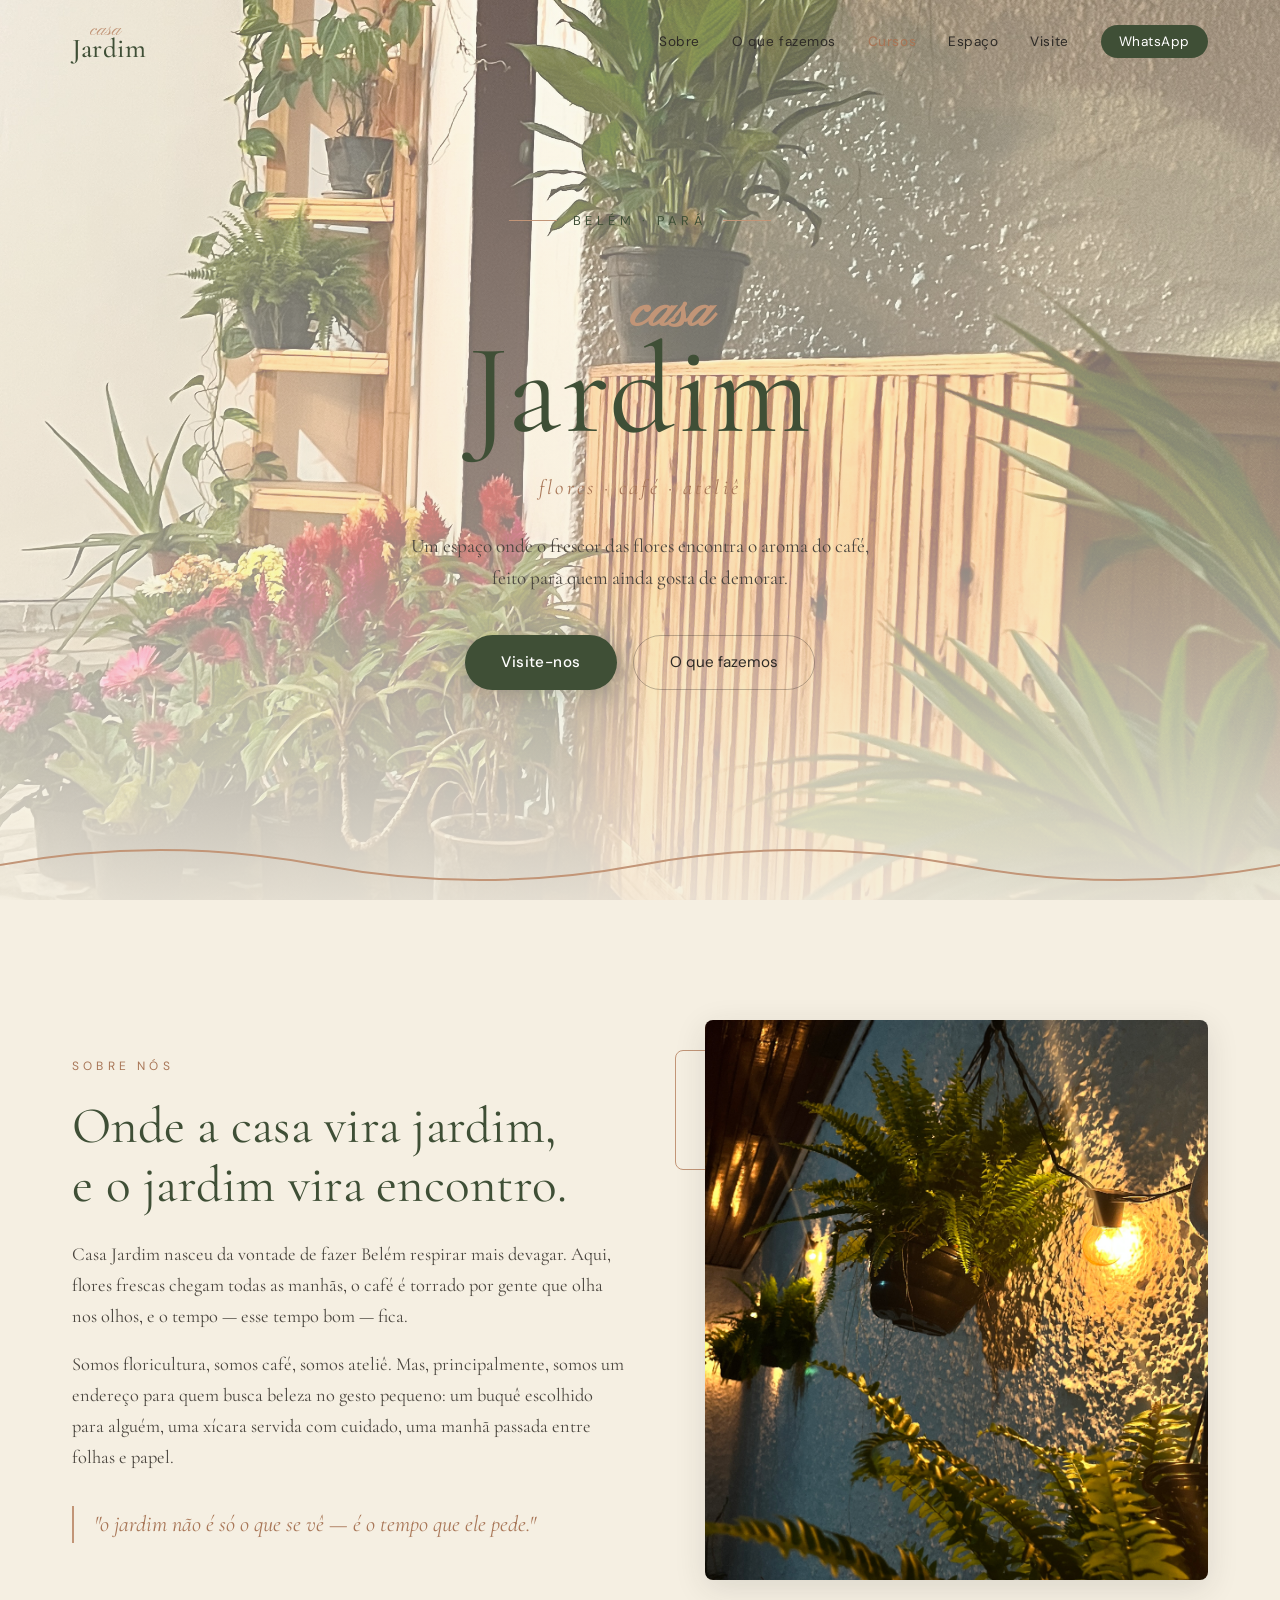
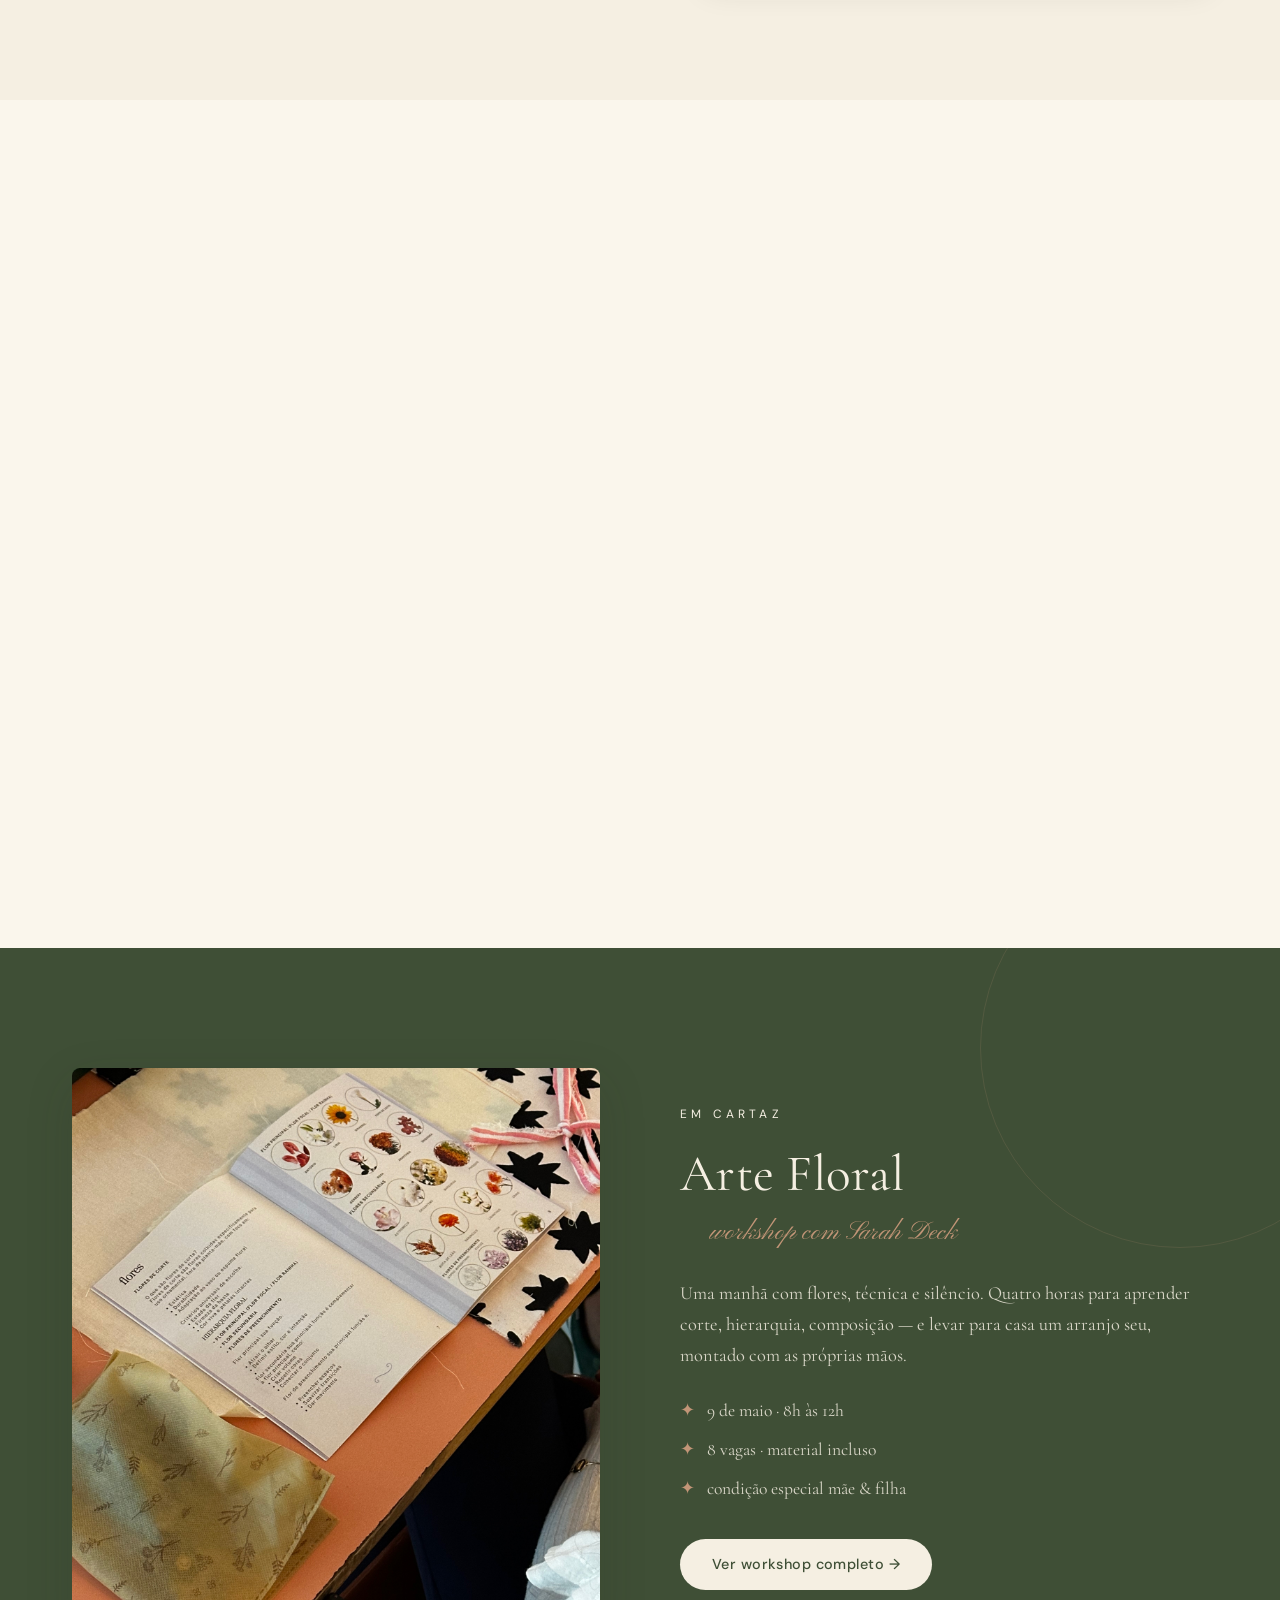
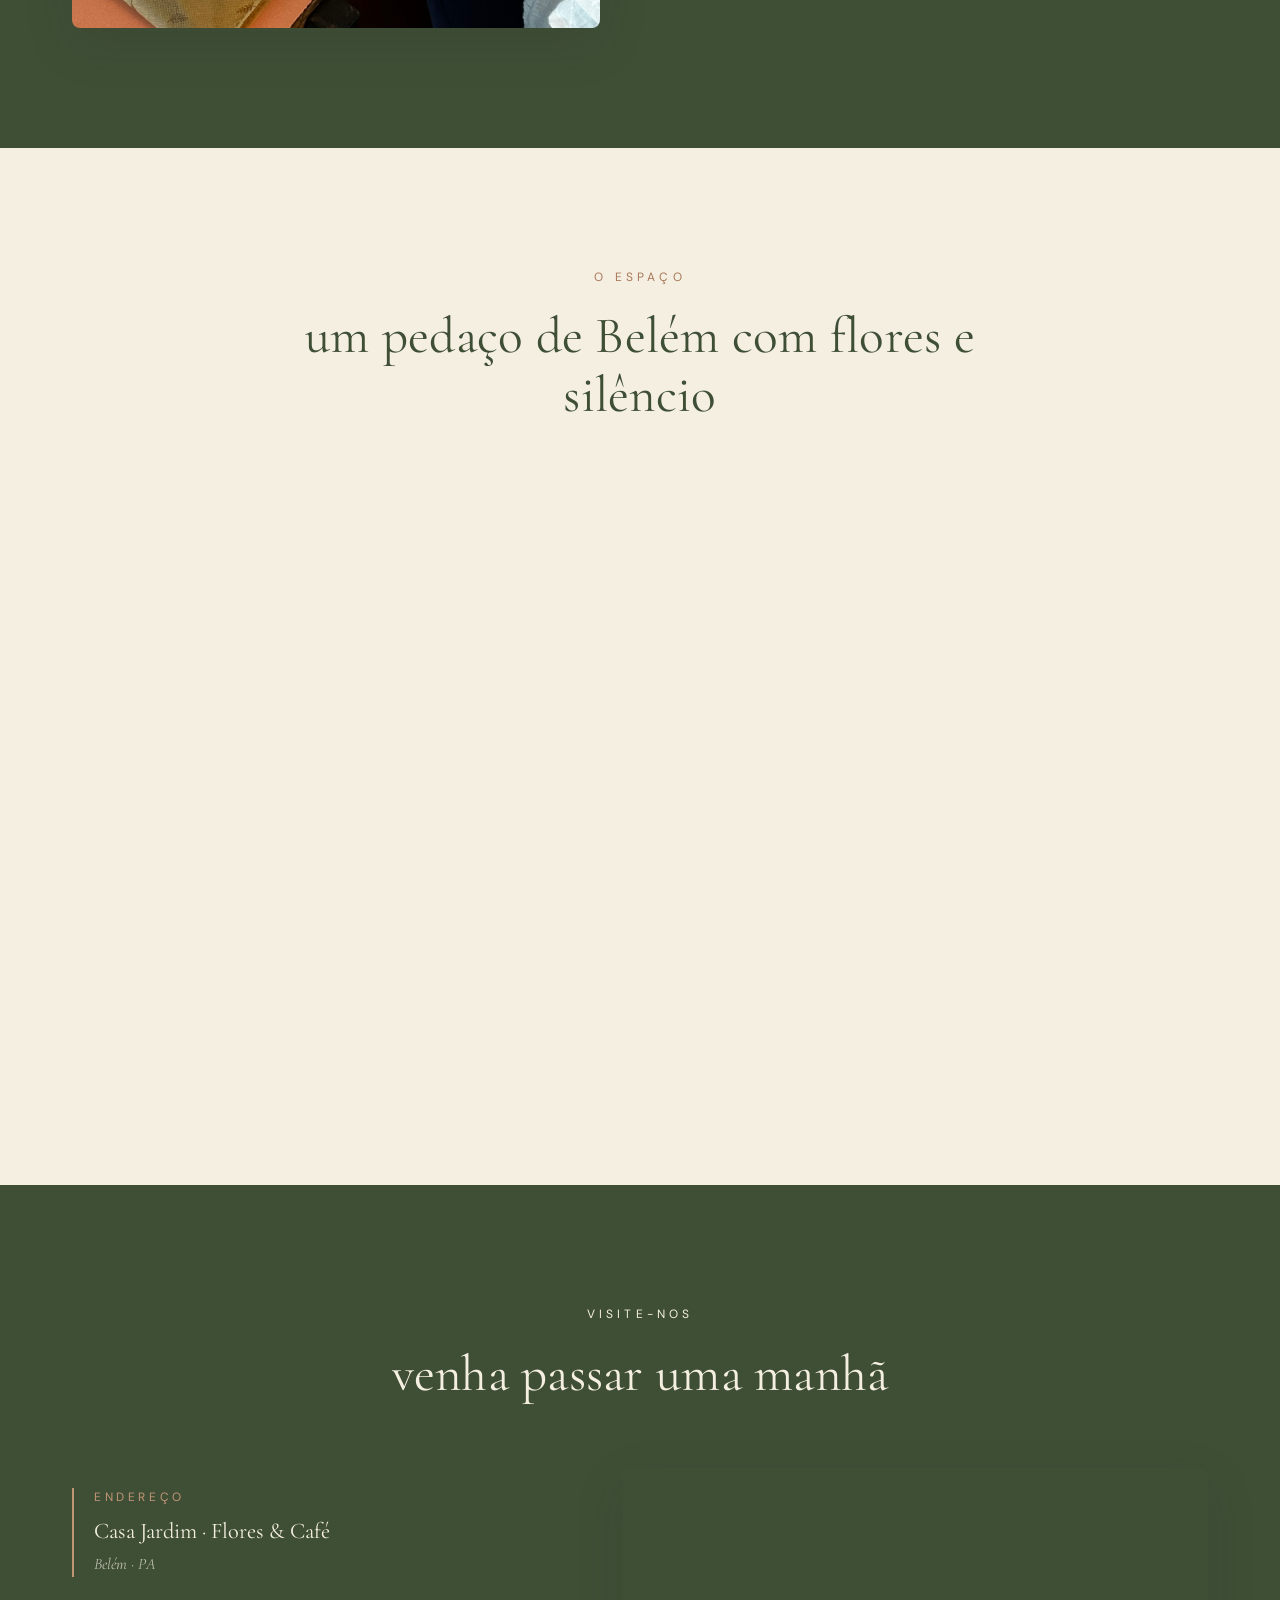
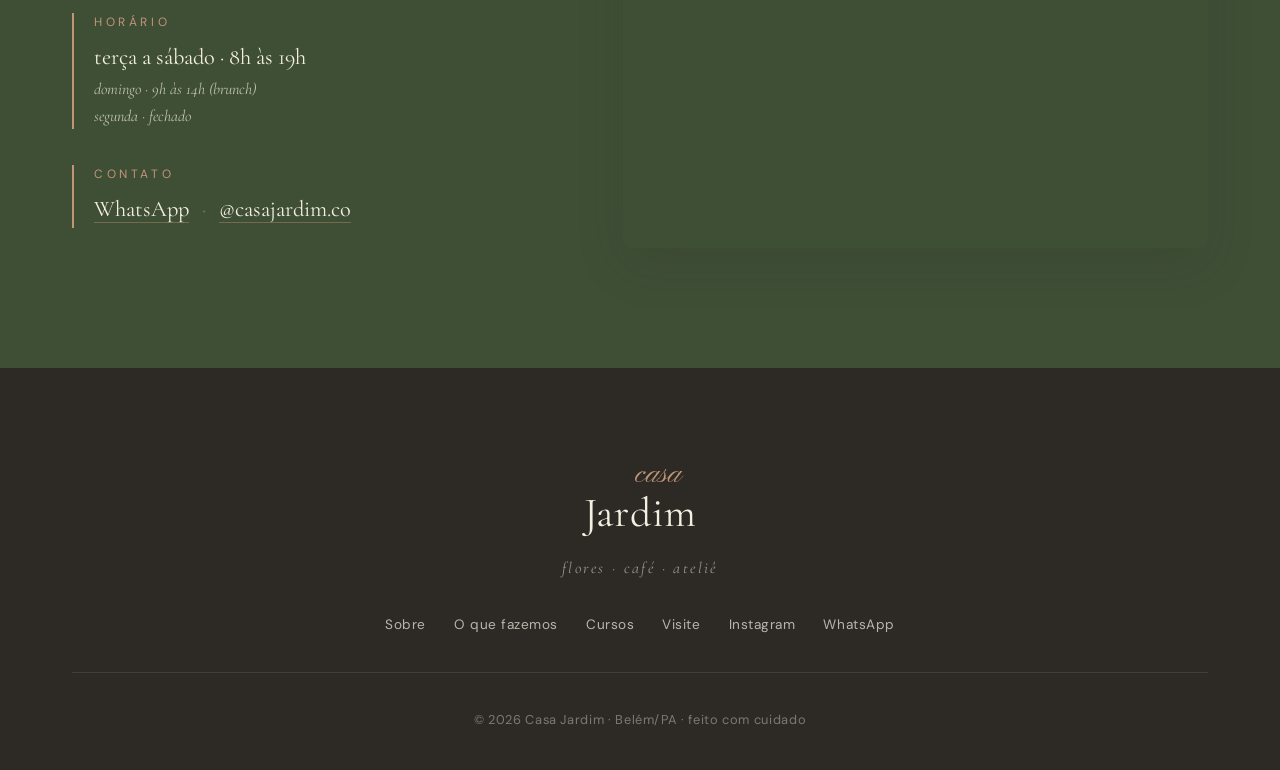
==== commit bdb8b174: "Add Casa Jardim institutional site + restructure workshop to /artefloral Arquitetura: - casajardim.c" ====
--- a/index.html
+++ b/index.html
@@ -4,9 +4,9 @@
 <head>
   <meta charset="UTF-8">
   <meta name="viewport" content="width=device-width, initial-scale=1.0">
-  <title>Workshop Arte Floral — Sarah Deck · 9 de Maio</title>
+  <title>Casa Jardim · Flores & Café em Belém</title>
   <meta name="description"
-    content="Uma manhã com flores, técnica e silêncio. Workshop Arte Floral com Sarah Deck — 9 de maio, das 8h às 12h. Apenas 8 vagas. Inscreva-se agora.">
+    content="Casa Jardim — floricultura, café e ateliê em Belém. Buquês frescos, plantas indoor, cafés especiais e cursos de arte floral.">
   <link rel="preconnect" href="https://fonts.googleapis.com">
   <link rel="preconnect" href="https://fonts.gstatic.com" crossorigin>
   <link
@@ -21,14 +21,16 @@
   <nav id="main-nav" class="nav">
     <div class="nav-inner">
       <a href="#hero" class="nav-brand">
-        <img src="logo-arte-floral.png" alt="Arte Floral" class="nav-logo-img">
+        <span class="brand-script">casa</span>
+        <span class="brand-main">Jardim</span>
       </a>
       <ul class="nav-links" id="nav-links">
-        <li><a href="#curso">O Curso</a></li>
-        <li><a href="#turmas">Turmas</a></li>
-        <li><a href="#mentora">A Mentora</a></li>
-        <li><a href="#evento">Evento</a></li>
-        <li><a href="#inscricao" class="nav-cta-link">Inscreva-se</a></li>
+        <li><a href="#sobre">Sobre</a></li>
+        <li><a href="#oferta">O que fazemos</a></li>
+        <li><a href="/artefloral" class="nav-cursos">Cursos</a></li>
+        <li><a href="#espaco">Espaço</a></li>
+        <li><a href="#visite">Visite</a></li>
+        <li><a href="https://wa.me/5591999999999" target="_blank" rel="noopener" class="nav-cta-link">WhatsApp</a></li>
       </ul>
       <button class="nav-hamburger" id="nav-hamburger" aria-label="Menu">
         <span></span><span></span><span></span>
@@ -39,73 +41,88 @@
   <div class="mobile-overlay" id="mobile-overlay">
     <button class="mobile-close" id="mobile-close">✕</button>
     <ul>
-      <li><a href="#curso">O Curso</a></li>
-      <li><a href="#turmas">Turmas Anteriores</a></li>
-      <li><a href="#mentora">A Mentora</a></li>
-      <li><a href="#evento">Evento</a></li>
-      <li><a href="#inscricao">Inscreva-se</a></li>
+      <li><a href="#sobre">Sobre</a></li>
+      <li><a href="#oferta">O que fazemos</a></li>
+      <li><a href="/artefloral">Cursos</a></li>
+      <li><a href="#espaco">Espaço</a></li>
+      <li><a href="#visite">Visite</a></li>
+      <li><a href="https://wa.me/5591999999999" target="_blank" rel="noopener">WhatsApp</a></li>
     </ul>
   </div>
 
   <!-- 1. HERO -->
   <section id="hero" class="hero">
     <div class="hero-bg">
-      <img src="images/backgroundfinal.jpeg" alt="Arranjo floral" loading="eager">
+      <img src="artefloral/images/casajardim4.jpg" alt="Interior da Casa Jardim" loading="eager">
       <div class="hero-overlay"></div>
     </div>
-    <div class="hero-stripes"></div>
     <div class="hero-content">
       <p class="hero-kicker" data-ani="down">
         <span class="kicker-bar"></span>
-        workshop · 9 de maio · belém/pa
+        belém · pará
         <span class="kicker-bar"></span>
       </p>
       <h1 class="hero-h1" data-ani="up">
-        <span class="h1-script">vivência</span>
-        <span class="h1-serif">Arte Floral</span>
+        <span class="h1-script">casa</span>
+        <span class="h1-serif">Jardim</span>
       </h1>
-      <p class="hero-sub" data-ani="up" data-delay="150">
-        Uma experiência que une natureza, técnica e autocuidado —<br>
-        e permanece mesmo depois que as flores murcham.
+      <p class="hero-tag" data-ani="up" data-delay="150">flores · café · ateliê</p>
+      <p class="hero-sub" data-ani="up" data-delay="300">
+        Um espaço onde o frescor das flores encontra o aroma do café, <br>
+        feito para quem ainda gosta de demorar.
       </p>
-      <div class="hero-actions" data-ani="up" data-delay="300">
-        <a href="#inscricao" class="btn-red">Quero minha vaga</a>
-        <a href="#curso" class="btn-ghost">Conhecer o workshop</a>
-      </div>
-      <ul class="hero-bullets" data-ani="up" data-delay="450">
-        <li><span class="star">✦</span><span class="bl">quando</span><span class="bv">Sáb, 9 de maio</span></li>
-        <li><span class="star">✦</span><span class="bl">horário</span><span class="bv">8h às 12h</span></li>
-        <li><span class="star">✦</span><span class="bl">turma</span><span class="bv">apenas 8 vagas</span></li>
-        <li><span class="star">✦</span><span class="bl">material</span><span class="bv">tudo incluso</span></li>
-      </ul>
+      <div class="hero-actions" data-ani="up" data-delay="450">
+        <a href="#visite" class="btn-green">Visite-nos</a>
+        <a href="#oferta" class="btn-ghost">O que fazemos</a>
+      </div>
     </div>
     <svg class="hero-wave" viewBox="0 0 1440 70" preserveAspectRatio="none">
-      <path d="M0,35 Q180,5 360,35 T720,35 T1080,35 T1440,35" stroke="#8E9BD4" stroke-width="2" fill="none" />
+      <path d="M0,35 Q180,5 360,35 T720,35 T1080,35 T1440,35" stroke="#C29577" stroke-width="2" fill="none" />
     </svg>
   </section>
 
-  <!-- 2. O CURSO -->
-  <section id="curso" class="section sec-curso">
-    <div class="container">
-      <header class="sec-head" data-ani="up">
-        <p class="sec-kicker">o curso</p>
-        <h2 class="sec-title">uma experiência sensorial com flores, técnica e autocuidado</h2>
-        <p class="sec-lead">
-          A <em>Arte Floral</em> é um workshop direcionado as pessoas que querem deixar seu dia a dia e encontros com
-          amigos mais harmonioso e feliz através das flores <br>
-          Uma proposta que une arranjos florais, cuidado com a natureza e autoconhecimento, criando um momento de
-          conexão verdadeira entre pessoas e espaço. <br>
-          Não se trata apenas de aprender sobre flores, mas de vivenciar o gesto de cuidar — de si, do ambiente e do que
-          está vivo.
-        </p>
+  <!-- 2. SOBRE -->
+  <section id="sobre" class="section sec-sobre">
+    <div class="container">
+      <div class="sobre-grid">
+        <div class="sobre-text" data-ani="right">
+          <p class="sec-kicker">sobre nós</p>
+          <h2 class="sec-title">Onde a casa vira jardim, <br> e o jardim vira encontro.</h2>
+          <p class="sec-lead">
+            Casa Jardim nasceu da vontade de fazer Belém respirar mais devagar. Aqui, flores frescas
+            chegam todas as manhãs, o café é torrado por gente que olha nos olhos, e o tempo —
+            esse tempo bom — fica.
+          </p>
+          <p class="sec-lead">
+            Somos floricultura, somos café, somos ateliê. Mas, principalmente, somos um endereço
+            para quem busca beleza no gesto pequeno: um buquê escolhido para alguém, uma xícara
+            servida com cuidado, uma manhã passada entre folhas e papel.
+          </p>
+          <p class="sobre-quote">
+            <em>"o jardim não é só o que se vê — é o tempo que ele pede."</em>
+          </p>
+        </div>
+        <div class="sobre-image" data-ani="left">
+          <div class="sobre-img-frame">
+            <img src="artefloral/images/casajardim2.jpg" alt="Detalhe Casa Jardim" loading="lazy">
+          </div>
+          <div class="sobre-img-accent"></div>
+        </div>
+      </div>
+    </div>
+  </section>
+
+  <!-- 3. O QUE FAZEMOS -->
+  <section id="oferta" class="section sec-oferta">
+    <div class="container">
+      <header class="sec-head center" data-ani="up">
+        <p class="sec-kicker">o que fazemos</p>
+        <h2 class="sec-title">quatro modos de habitar a casa</h2>
       </header>
-      <div class="curso-image-wrap" data-ani="up" data-delay="100">
-        <img src="images/2imagem.png" alt="Mesa de flores no workshop" loading="lazy">
-        <div class="curso-img-accent"></div>
-      </div>
-      <div class="cards-grid">
-        <article class="card" data-ani="up" data-delay="0">
-          <div class="card-icon">
+      <div class="oferta-grid">
+
+        <article class="oferta-card" data-ani="up" data-delay="0">
+          <div class="oferta-icon">
             <svg viewBox="0 0 60 60" fill="none" stroke="currentColor" stroke-width="1.5">
               <circle cx="30" cy="22" r="6" />
               <circle cx="22" cy="32" r="6" />
@@ -114,381 +131,143 @@
               <circle cx="30" cy="30" r="3" fill="currentColor" />
             </svg>
           </div>
-          <h3>Teoria das Cores</h3>
-          <p>Paletas que dialogam com o ambiente, hierarquia cromática e escolha consciente de cada flor.</p>
-        </article>
-        <article class="card" data-ani="up" data-delay="80">
-          <div class="card-icon">
-            <svg viewBox="0 0 60 60" fill="none" stroke="currentColor" stroke-width="1.5">
-              <path d="M30 50 L30 18" />
-              <circle cx="30" cy="14" r="5" />
-              <path d="M30 28 Q22 26 20 32" />
-              <path d="M30 34 Q38 32 40 38" />
-              <path d="M30 40 Q22 40 18 46" />
-            </svg>
-          </div>
-          <h3>Hierarquia Floral</h3>
-          <p>Flor principal, secundária, linha e preenchimento. A lógica por trás de todo arranjo que respira.</p>
-        </article>
-        <article class="card" data-ani="up" data-delay="160">
-          <div class="card-icon">
-            <svg viewBox="0 0 60 60" fill="none" stroke="currentColor" stroke-width="1.5">
-              <circle cx="20" cy="22" r="5" />
-              <circle cx="20" cy="38" r="5" />
-              <path d="M25 25 L45 15" />
-              <path d="M25 35 L45 45" />
-              <path d="M45 15 L45 45" />
-            </svg>
-          </div>
-          <h3>Corte & Preparação</h3>
-          <p>Ângulo certo, retirada de folhas, hidratação. Os gestos invisíveis que dobram a durabilidade.</p>
-        </article>
-        <article class="card" data-ani="up" data-delay="240">
-          <div class="card-icon">
-            <svg viewBox="0 0 60 60" fill="none" stroke="currentColor" stroke-width="1.5">
-              <rect x="18" y="30" width="24" height="18" rx="2" />
-              <path d="M22 30 Q22 18 30 14 Q38 18 38 30" />
-              <circle cx="26" cy="22" r="3" fill="currentColor" opacity="0.3" />
-              <circle cx="34" cy="20" r="3.5" fill="currentColor" opacity="0.3" />
-            </svg>
-          </div>
-          <h3>Composição</h3>
-          <p>Proporção, respiração, ponto focal. Como fazer um arranjo ocupar o espaço sem sufocá-lo.</p>
-        </article>
-        <article class="card" data-ani="up" data-delay="320">
-          <div class="card-icon">
-            <svg viewBox="0 0 60 60" fill="none" stroke="currentColor" stroke-width="1.5">
-              <path d="M30 12 Q18 20 18 32 Q18 44 30 48 Q42 44 42 32 Q42 20 30 12 Z" />
-              <path d="M30 20 L30 42" />
-              <path d="M22 30 L38 30" />
-            </svg>
-          </div>
-          <h3>Cuidados & Durabilidade</h3>
-          <p>Troca d'água, corte diário, posicionamento. Protocolos simples para o arranjo durar duas semanas.</p>
-        </article>
-        <article class="card" data-ani="up" data-delay="400">
-          <div class="card-icon">
-            <svg viewBox="0 0 60 60" fill="none" stroke="currentColor" stroke-width="1.5">
-              <path d="M18 46 L18 26 Q18 20 24 20 L36 20 Q42 20 42 26 L42 46 Z" />
-              <path d="M28 20 L28 14" />
-              <path d="M32 20 L32 14" />
-              <circle cx="30" cy="10" r="3" />
-              <path d="M14 46 L46 46" />
-            </svg>
-          </div>
-          <h3>Arranjo Autoral</h3>
-          <p>Você monta, ajusta e leva seu próprio arranjo para casa — com o vaso, o cuidado e a história.</p>
-        </article>
-      </div>
-    </div>
-  </section>
-
-  <!-- FLOWER BAR -->
-  <section id="flowerbar" class="section sec-flowerbar">
-    <div class="container">
-      <div class="flowerbar-grid">
-        <div class="flowerbar-img-col" data-ani="right">
-          <div class="flowerbar-frame">
-            <img src="images/casajardim5.jpg" alt="Flower Bar com flores" loading="lazy">
-          </div>
-        </div>
-        <div class="flowerbar-text-col" data-ani="left">
-          <p class="sec-kicker">✿ flower bar</p>
-          <h2 class="sec-title">monte seu arranjo no nosso <em>self-service</em> de flores</h2>
-          <p class="sec-body">O workshop é 100% prático. Depois de aprender as técnicas de composição, proporção e
-            harmonia, você terá acesso ao nosso <strong>Flower Bar</strong> — uma mesa repleta de flores frescas,
-            folhagens e acessórios.</p>
-          <p class="sec-body">Escolha suas flores favoritas, monte seu arranjo autoral com total liberdade criativa e
-            leve sua obra para casa.</p>
-          <ul class="flowerbar-list">
-            <li><span class="star">✦</span> Variedade de flores frescas e de estação</li>
-            <li><span class="star">✦</span> Folhagens, complementos e vasos inclusos</li>
-            <li><span class="star">✦</span> Orientação individual durante a montagem</li>
-            <li><span class="star">✦</span> Seu arranjo vai embalado para levar para casa</li>
+          <h3>Floricultura</h3>
+          <p>Buquês frescos, arranjos sob encomenda, vasos e plantas indoor. Flores escolhidas no
+            CEASA pela manhã, conduzidas com técnica de design floral.</p>
+          <a href="https://wa.me/5591999999999?text=Oi!%20Quero%20encomendar%20um%20buquê%20da%20Casa%20Jardim." target="_blank" rel="noopener" class="oferta-link">encomendar →</a>
+        </article>
+
+        <article class="oferta-card" data-ani="up" data-delay="80">
+          <div class="oferta-icon">
+            <svg viewBox="0 0 60 60" fill="none" stroke="currentColor" stroke-width="1.5">
+              <path d="M14 24 L14 42 Q14 48 20 48 L36 48 Q42 48 42 42 L42 24 Z" />
+              <path d="M42 28 L48 28 Q52 28 52 32 L52 36 Q52 40 48 40 L42 40" />
+              <path d="M22 18 Q24 14 22 10" />
+              <path d="M28 18 Q30 14 28 10" />
+              <path d="M34 18 Q36 14 34 10" />
+            </svg>
+          </div>
+          <h3>Café & Ambiente</h3>
+          <p>Cafés especiais, brunch leve e doces de fornada. Mesa para ler, conversar, ou
+            simplesmente parar — entre vasos, livros e luz da manhã.</p>
+          <a href="#visite" class="oferta-link">venha tomar →</a>
+        </article>
+
+        <article class="oferta-card oferta-featured" data-ani="up" data-delay="160">
+          <div class="oferta-badge">novo</div>
+          <div class="oferta-icon">
+            <svg viewBox="0 0 60 60" fill="none" stroke="currentColor" stroke-width="1.5">
+              <rect x="12" y="14" width="36" height="32" rx="2" />
+              <path d="M18 22 L42 22" />
+              <path d="M18 28 L36 28" />
+              <path d="M18 34 L40 34" />
+              <path d="M18 40 L32 40" />
+            </svg>
+          </div>
+          <h3>Cursos & Workshops</h3>
+          <p>Encontros para aprender o gesto floral. Atualmente em cartaz: <em>Arte Floral</em>,
+            workshop de 4h conduzido por Sarah Deck — vagas limitadas.</p>
+          <a href="/artefloral" class="oferta-link oferta-link-featured">conhecer Arte Floral →</a>
+        </article>
+
+        <article class="oferta-card" data-ani="up" data-delay="240">
+          <div class="oferta-icon">
+            <svg viewBox="0 0 60 60" fill="none" stroke="currentColor" stroke-width="1.5">
+              <path d="M10 46 L10 26 L30 12 L50 26 L50 46 Z" />
+              <path d="M22 46 L22 34 L38 34 L38 46" />
+              <circle cx="30" cy="38" r="2" fill="currentColor" />
+            </svg>
+          </div>
+          <h3>Eventos privativos</h3>
+          <p>Brunches, aniversários íntimos, lançamentos e celebrações pequenas. A casa inteira
+            (ou só um canto dela) à sua disposição, com ambientação floral inclusa.</p>
+          <a href="https://wa.me/5591999999999?text=Oi!%20Quero%20fazer%20um%20evento%20na%20Casa%20Jardim." target="_blank" rel="noopener" class="oferta-link">conversar →</a>
+        </article>
+
+      </div>
+    </div>
+  </section>
+
+  <!-- 4. CURSOS DESTAQUE -->
+  <section class="section sec-cursos-feat">
+    <div class="container">
+      <div class="cursos-feat-grid">
+        <div class="cursos-feat-img" data-ani="right">
+          <img src="artefloral/images/IMG_4022.jpeg" alt="Workshop Arte Floral" loading="lazy">
+        </div>
+        <div class="cursos-feat-text" data-ani="left">
+          <p class="sec-kicker light">em cartaz</p>
+          <h2 class="sec-title light">Arte Floral</h2>
+          <p class="cursos-feat-by">workshop com Sarah Deck</p>
+          <p class="sec-lead light">
+            Uma manhã com flores, técnica e silêncio. Quatro horas para aprender corte,
+            hierarquia, composição — e levar para casa um arranjo seu, montado com as
+            próprias mãos.
+          </p>
+          <ul class="cursos-feat-bullets">
+            <li><span>✦</span> 9 de maio · 8h às 12h</li>
+            <li><span>✦</span> 8 vagas · material incluso</li>
+            <li><span>✦</span> condição especial mãe & filha</li>
           </ul>
-        </div>
-      </div>
-    </div>
-  </section>
-
-  <!-- 3. TURMAS ANTERIORES -->
-  <section id="turmas" class="section sec-turmas">
+          <a href="/artefloral" class="btn-cream">Ver workshop completo →</a>
+        </div>
+      </div>
+    </div>
+  </section>
+
+  <!-- 5. ESPAÇO / GALERIA -->
+  <section id="espaco" class="section sec-espaco">
     <div class="container">
       <header class="sec-head center" data-ani="up">
-        <p class="sec-kicker light">turmas anteriores</p>
-        <h2 class="sec-title light">o que dizem quem já <em>viveu</em></h2>
-        <p class="sec-lead light">Registros das turmas passadas — vozes, vídeos e mensagens de quem levou para casa mais
-          do que um arranjo.</p>
+        <p class="sec-kicker">o espaço</p>
+        <h2 class="sec-title">um pedaço de Belém com flores e silêncio</h2>
       </header>
-
-      <div class="carousel-wrap" data-ani="up" data-delay="100">
-        <button class="car-btn car-prev" id="car-prev" aria-label="Anterior">
-          <svg viewBox="0 0 24 24" fill="none" stroke="currentColor" stroke-width="1.5">
-            <path d="M15 18l-6-6 6-6" />
-          </svg>
-        </button>
-        <div class="carousel" id="carousel">
-          <article class="car-card car-video">
-            <div class="video-wrap">
-              <iframe src="https://www.youtube.com/embed/_S8p7SRI0jI" title="Depoimento em vídeo" frameborder="0"
-                allowfullscreen loading="lazy"></iframe>
-            </div>
-            <footer>
-              <p class="car-author">Júlio Cezar</p>
-              <p class="car-tag">turma #01 — Belo Horizonte · jan/2026</p>
-            </footer>
-          </article>
-          <article class="car-card car-video">
-            <div class="video-wrap">
-              <iframe src="https://www.youtube.com/embed/v7x6Y7HcnEs" title="Depoimento em vídeo" frameborder="0"
-                allowfullscreen loading="lazy"></iframe>
-            </div>
-            <footer>
-              <p class="car-author">Mônica</p>
-              <p class="car-tag">turma #01 — Belo Horizonte · jan/2026</p>
-            </footer>
-          </article>
-          <article class="car-card car-video">
-            <div class="video-wrap">
-              <iframe src="https://www.youtube.com/embed/NNpT62O4Tkk" title="Depoimento em vídeo" frameborder="0"
-                allowfullscreen loading="lazy"></iframe>
-            </div>
-            <footer>
-              <p class="car-author">Juliana</p>
-              <p class="car-tag">turma #02 — Belo Horizonte · jan/2026</p>
-            </footer>
-          </article>
-          <article class="car-card car-video">
-            <div class="video-wrap">
-              <iframe src="https://www.youtube.com/embed/r_bIekJXMbM" title="Depoimento em vídeo" frameborder="0"
-                allowfullscreen loading="lazy"></iframe>
-            </div>
-            <footer>
-              <p class="car-author">Amanda</p>
-              <p class="car-tag">turma #02 — Belo Horizonte · jan/2026</p>
-            </footer>
-          </article>
-          <article class="car-card car-video">
-            <div class="video-wrap">
-              <iframe src="https://www.youtube.com/embed/TaZ6yVeMBz0" title="Depoimento em vídeo" frameborder="0"
-                allowfullscreen loading="lazy"></iframe>
-            </div>
-            <footer>
-              <p class="car-author">Ana Carolina</p>
-              <p class="car-tag">turma #02 — Belo Horizonte · jan/2026</p>
-            </footer>
-          </article>
-          <article class="car-card car-video">
-            <div class="video-wrap">
-              <iframe src="https://www.youtube.com/embed/PUlnmwMvapU" title="Depoimento em vídeo" frameborder="0"
-                allowfullscreen loading="lazy"></iframe>
-            </div>
-            <footer>
-              <p class="car-author">Ana Clara</p>
-              <p class="car-tag">turma #02 — Belo Horizonte · jan/2026</p>
-            </footer>
-          </article>
-        </div>
-        <button class="car-btn car-next" id="car-next" aria-label="Próximo">
-          <svg viewBox="0 0 24 24" fill="none" stroke="currentColor" stroke-width="1.5">
-            <path d="M9 6l6 6-6 6" />
-          </svg>
-        </button>
-      </div>
-
-      <div class="prints-head" data-ani="up">
-        <p class="prints-kicker">mensagens no dia seguinte</p>
-      </div>
-      <div class="prints-gallery" data-ani="up" data-delay="100">
-        <div class="print-img-wrap"><img src="images/print-1.png" alt="Mensagem de aluna" loading="lazy"></div>
-        <div class="print-img-wrap"><img src="images/print-2.png" alt="Mensagem de aluna" loading="lazy"></div>
-        <div class="print-img-wrap"><img src="images/print-3.png" alt="Mensagem de aluna" loading="lazy"></div>
-        <div class="print-img-wrap"><img src="images/print-4.png" alt="Mensagem de aluna" loading="lazy"></div>
-        <div class="print-img-wrap"><img src="images/print-5.png" alt="Mensagem de aluna" loading="lazy"></div>
-      </div>
-    </div>
-  </section>
-
-  <!-- 4. A MENTORA -->
-  <section id="mentora" class="section sec-mentora">
-    <div class="container">
-      <div class="mentora-grid">
-        <div class="mentora-img-col" data-ani="right">
-          <div class="mentora-frame">
-            <img src="images/sarah-deck.jpg" alt="Sarah Deck" loading="lazy">
-            <div class="mentora-frame-border"></div>
-          </div>
-        </div>
-        <div class="mentora-text-col" data-ani="left">
-          <p class="sec-kicker">a instrutora</p>
-          <h2 class="sec-title">Sarah Deck</h2>
-          <p class="sec-body">Designer de Interiores, Paisagista, Florista, Botânica e Instrutora Voluntária de
-            Autoconhecimento.</p>
-          <p class="sec-body">Trabalho com plantas, flores e decoração de ambientes desde 2012 e faço arranjos florais a
-            mais de 5 anos.</p>
-          <p class="sec-body">Amo ensinar, instruir e compartilhar dessa arte para que mais pessoas possam expressar sua
-            arte também através das flores.</p>
-          <blockquote class="mentora-quote">"as pétalas são para as flores o que as virtudes são para a alma"
-          </blockquote>
-          <a href="https://instagram.com/sarahdeck.co" target="_blank" rel="noopener" class="insta-link">
-            <svg viewBox="0 0 24 24" fill="none" stroke="currentColor" stroke-width="1.5">
-              <rect x="3" y="3" width="18" height="18" rx="5" />
-              <circle cx="12" cy="12" r="4" />
-              <circle cx="17.5" cy="6.5" r="1" fill="currentColor" />
-            </svg>
-            @sarahdeck.co
-          </a>
-        </div>
-      </div>
-    </div>
-  </section>
-
-  <!-- 5. EVENTO -->
-  <section id="evento" class="section sec-evento">
+      <div class="espaco-grid" data-ani="up" data-delay="100">
+        <div class="espaco-img espaco-tall"><img src="artefloral/images/casajardim1.jpg" alt="Casa Jardim — fachada" loading="lazy"></div>
+        <div class="espaco-img"><img src="artefloral/images/casajardim2.jpg" alt="Casa Jardim — interior" loading="lazy"></div>
+        <div class="espaco-img"><img src="artefloral/images/casajardim3.jpg" alt="Casa Jardim — flores" loading="lazy"></div>
+        <div class="espaco-img espaco-wide"><img src="artefloral/images/casajardim4.jpg" alt="Casa Jardim — ambiente" loading="lazy"></div>
+        <div class="espaco-img"><img src="artefloral/images/casajardim5.jpg" alt="Casa Jardim — flower bar" loading="lazy"></div>
+      </div>
+    </div>
+  </section>
+
+  <!-- 6. VISITE-NOS -->
+  <section id="visite" class="section sec-visite">
     <div class="container">
       <header class="sec-head center" data-ani="up">
-        <p class="sec-kicker">o evento</p>
-        <h2 class="sec-title">onde e quando</h2>
-        <p class="sec-lead">Uma casa-ateliê - floricultura e café - para buscar um encontro consigo mesmo e com a
-          natureza.</p>
+        <p class="sec-kicker light">visite-nos</p>
+        <h2 class="sec-title light">venha passar uma manhã</h2>
       </header>
-      <div class="evento-grid">
-        <div class="evento-info" data-ani="up">
-          <p class="ev-label">local</p>
-          <h3 class="ev-place">Casa Jardim</h3>
-          <address class="ev-address">
-            Av. Tavares Bastos, 198<br>
-            Souza · Belém · PA<br>
-            <span class="ev-ref">(no conjunto do Basa)</span>
-          </address>
-          <a href="https://maps.app.goo.gl/mEWMHVHXrnZLmKGN8" target="_blank" rel="noopener" class="ev-maplink">ver no
-            Google Maps →</a>
-          <div class="map-embed">
-            <iframe
-              src="https://www.google.com/maps/embed?pb=!1m18!1m12!1m3!1d1993!2d-48.4410464!3d-1.4134285!2m3!1f0!2f0!3f0!3m2!1i1024!2i768!4f13.1!3m3!1m2!1s0x92a48b4fc278de11%3A0xf63f1a511bcce4dc!2sCasa%20Jardim%20%7C%20Flores%20%26%20Caf%C3%A9!5e0!3m2!1spt-BR!2sbr"
-              width="100%" height="220" style="border:0;" allowfullscreen loading="lazy"
-              referrerpolicy="no-referrer-when-downgrade" title="Mapa - Casa Jardim"></iframe>
-          </div>
-        </div>
-        <div class="evento-imgs">
-          <div class="ev-img ev-img-1" data-ani="zoom" data-delay="100">
-            <img src="images/casajardim4.jpg" alt="Casa Jardim Ateliê" loading="lazy">
-          </div>
-          <div class="ev-img ev-img-2" data-ani="zoom" data-delay="200">
-            <img src="images/casajardim2.jpg" alt="Casa Jardim Ateliê" loading="lazy">
-          </div>
-          <div class="ev-img ev-img-3" data-ani="zoom" data-delay="300">
-            <img src="images/casajardim3.jpg" alt="Casa Jardim Ateliê" loading="lazy">
-          </div>
-        </div>
-      </div>
-      <div class="datahora-bar" data-ani="up">
-        <div class="dh-item">
-          <span class="dh-star">✦</span>
-          <p class="dh-label">data</p>
-          <p class="dh-val">sábado, 9 de maio</p>
-          <p class="dh-note">2026</p>
-        </div>
-        <div class="dh-divider"></div>
-        <div class="dh-item">
-          <span class="dh-star">✦</span>
-          <p class="dh-label">horário</p>
-          <p class="dh-val">das 8h às 12h</p>
-          <p class="dh-note">chegada a partir das 7h45</p>
-        </div>
-        <div class="dh-divider"></div>
-        <div class="dh-item">
-          <span class="dh-star">✦</span>
-          <p class="dh-label">duração</p>
-          <p class="dh-val">4 horas</p>
-          <p class="dh-note">com coffee break incluso</p>
-        </div>
-      </div>
-    </div>
-  </section>
-
-  <!-- 6. CTA / INSCRIÇÃO -->
-  <section id="inscricao" class="section sec-inscricao">
-    <div class="inscricao-stripes"></div>
-    <div class="container">
-      <div class="inscricao-inner" data-ani="up">
-        <span class="flourish">✿</span>
-        <p class="sec-kicker">garanta sua vaga</p>
-        <h2 class="inscricao-title">oito cadeiras, uma manhã,<br>um arranjo seu</h2>
-        <p class="inscricao-sub">As inscrições são por ordem de chegada — quando as 8 vagas fecham, fechou. Material
-          incluso, coffee break incluso, seu arranjo vai com você.</p>
-
-        <div class="price-card">
-          <p class="price-label">investimento individual</p>
-          <div class="price-val"><span class="price-cur">R$</span><span class="price-num">350</span></div>
-          <p class="price-note">flores, vaso, coffee break e arranjo inclusos</p>
-        </div>
-
-        <div class="mae-filha">
-          <div class="mf-ribbon">especial dia das mães 💐</div>
-          <div class="mf-body">
-            <div class="mf-left">
-              <p class="mf-kicker">inscrição dupla · juntas</p>
-              <h3 class="mf-title">venham em dupla</h3>
-              <p class="mf-text">Duas cadeiras lado a lado, uma manhã inteira compartilhada. Condição especial para quem
-                se inscreve em dupla — mãe e filha, amigas, irmãs.</p>
-            </div>
-            <div class="mf-right">
-              <p class="mf-old">de R$ 700</p>
-              <p class="mf-new">por R$ 600</p>
-              <p class="mf-save">economia de R$ 100</p>
-            </div>
-          </div>
-        </div>
-
-        <a href="https://docs.google.com/forms/d/e/1FAIpQLSdlECEF-GzsXh9FfCsxEz-Wm4ErHsKAaDyWPqdY5j-SkFrhIA/viewform?usp=dialog"
-          target="_blank" rel="noopener" class="btn-form" id="form-btn">
-          <svg viewBox="0 0 24 24" fill="none" stroke="currentColor" stroke-width="1.8" stroke-linecap="round" stroke-linejoin="round">
-            <path d="M14 2H6a2 2 0 0 0-2 2v16a2 2 0 0 0 2 2h12a2 2 0 0 0 2-2V8z" />
-            <polyline points="14 2 14 8 20 8" />
-            <line x1="9" y1="13" x2="15" y2="13" />
-            <line x1="9" y1="17" x2="15" y2="17" />
-          </svg>
-          Inscrever-se Agora
-        </a>
-
-        <a href="https://wa.me/5591999999999?text=Oi%20Sarah!%20Quero%20garantir%20minha%20vaga%20no%20workshop%20Arte%20Floral%20de%209%20de%20maio."
-          target="_blank" rel="noopener" class="btn-whatsapp" id="whatsapp-btn">
-          <svg viewBox="0 0 32 32" fill="currentColor">
-            <path
-              d="M16 0C7.163 0 0 7.163 0 16c0 2.82.737 5.467 2.025 7.762L0 32l8.437-2.213A15.93 15.93 0 0 0 16 32c8.837 0 16-7.163 16-16S24.837 0 16 0zm0 29.25c-2.475 0-4.787-.65-6.787-1.787l-.475-.287-4.95 1.3 1.325-4.825-.312-.5A13.18 13.18 0 0 1 2.75 16C2.75 8.688 8.688 2.75 16 2.75S29.25 8.688 29.25 16 23.312 29.25 16 29.25zm7.237-9.9c-.4-.2-2.362-1.163-2.725-1.3-.363-.137-.625-.2-.888.2-.262.4-1.025 1.3-1.262 1.563-.225.262-.463.3-.862.1-.4-.2-1.688-.625-3.212-1.987-1.188-1.062-1.988-2.375-2.225-2.775-.225-.4-.025-.613.175-.813.175-.175.4-.462.6-.688.2-.225.262-.4.4-.662.137-.262.062-.5-.038-.7-.1-.2-.888-2.137-1.213-2.925-.325-.775-.65-.675-.888-.687h-.75c-.262 0-.687.1-1.05.5-.363.4-1.375 1.337-1.375 3.263s1.412 3.787 1.6 4.05c.2.262 2.775 4.25 6.725 5.95.938.4 1.675.65 2.25.837.95.3 1.813.262 2.5.162.762-.113 2.362-.963 2.7-1.9.325-.938.325-1.738.225-1.9-.1-.163-.362-.262-.762-.462z" />
-          </svg>
-          falar com a Sarah no WhatsApp
-        </a>
-        <p class="inscricao-fine">pagamento seguro via PIX ou cartão de crédito</p>
-      </div>
-    </div>
-  </section>
-
-  <!-- GALERIA DE ENCONTROS -->
-  <section id="galeria" class="section sec-galeria">
-    <div class="container">
-      <header class="sec-head center" data-ani="up">
-        <p class="sec-kicker">✿ registros</p>
-        <h2 class="sec-title">momentos dos últimos encontros</h2>
-      </header>
-      <div class="galeria-grid" data-ani="up" data-delay="100">
-        <div class="galeria-img"><img src="images/3.png" alt="Workshop Arte Floral" loading="lazy"></div>
-        <div class="galeria-img"><img src="images/8-1.png" alt="Workshop Arte Floral" loading="lazy"></div>
-        <div class="galeria-img"><img src="images/9.png" alt="Workshop Arte Floral" loading="lazy"></div>
-        <div class="galeria-img"><img src="images/12.png" alt="Workshop Arte Floral" loading="lazy"></div>
-        <div class="galeria-img"><img src="images/27.png" alt="Workshop Arte Floral" loading="lazy"></div>
-        <div class="galeria-img"><img src="images/28.png" alt="Workshop Arte Floral" loading="lazy"></div>
-        <div class="galeria-img"><img src="images/IMG_4022.jpeg" alt="Workshop Arte Floral" loading="lazy"></div>
-        <div class="galeria-img"><img src="images/IMG_4023.jpeg" alt="Workshop Arte Floral" loading="lazy"></div>
-        <div class="galeria-img"><img src="images/IMG_4053.jpeg" alt="Workshop Arte Floral" loading="lazy"></div>
-        <div class="galeria-img"><img src="images/IMG_4057.jpeg" alt="Workshop Arte Floral" loading="lazy"></div>
-        <div class="galeria-img"><img src="images/IMG_4058.jpeg" alt="Workshop Arte Floral" loading="lazy"></div>
-        <div class="galeria-img"><img src="images/IMG_4084.jpeg" alt="Workshop Arte Floral" loading="lazy"></div>
-        <div class="galeria-img"><img src="images/IMG_4093.jpeg" alt="Workshop Arte Floral" loading="lazy"></div>
-        <div class="galeria-img"><img src="images/IMG_4096.jpeg" alt="Workshop Arte Floral" loading="lazy"></div>
-        <div class="galeria-img"><img src="images/IMG_7140.png" alt="Workshop Arte Floral" loading="lazy"></div>
-        <div class="galeria-img"><img src="images/IMG_7141.png" alt="Workshop Arte Floral" loading="lazy"></div>
+
+      <div class="visite-grid">
+        <div class="visite-info" data-ani="right">
+          <div class="visite-block">
+            <p class="visite-label">endereço</p>
+            <p class="visite-value">Casa Jardim · Flores & Café</p>
+            <p class="visite-sub">Belém · PA</p>
+          </div>
+          <div class="visite-block">
+            <p class="visite-label">horário</p>
+            <p class="visite-value">terça a sábado · 8h às 19h</p>
+            <p class="visite-sub">domingo · 9h às 14h (brunch)</p>
+            <p class="visite-sub">segunda · fechado</p>
+          </div>
+          <div class="visite-block">
+            <p class="visite-label">contato</p>
+            <p class="visite-value">
+              <a href="https://wa.me/5591999999999" target="_blank" rel="noopener">WhatsApp</a>
+              <span class="visite-sep">·</span>
+              <a href="https://instagram.com/casajardim.co" target="_blank" rel="noopener">@casajardim.co</a>
+            </p>
+          </div>
+        </div>
+        <div class="visite-map" data-ani="left">
+          <iframe
+            src="https://www.google.com/maps/embed?pb=!1m18!1m12!1m3!1d1993!2d-48.4410464!3d-1.4134285!2m3!1f0!2f0!3f0!3m2!1i1024!2i768!4f13.1!3m3!1m2!1s0x92a48b4fc278de11%3A0xf63f1a511bcce4dc!2sCasa%20Jardim%20%7C%20Flores%20%26%20Caf%C3%A9!5e0!3m2!1spt-BR!2sbr"
+            width="100%" height="100%" style="border:0;" allowfullscreen="" loading="lazy"
+            referrerpolicy="no-referrer-when-downgrade" title="Mapa Casa Jardim"></iframe>
+        </div>
       </div>
     </div>
   </section>
@@ -496,17 +275,24 @@
   <!-- FOOTER -->
   <footer class="footer">
     <div class="container">
-      <img src="logo-arte-floral-branco.png" alt="Sarah Deck Arte Floral" class="footer-logo">
+      <div class="footer-brand">
+        <p class="footer-script">casa</p>
+        <p class="footer-main">Jardim</p>
+        <p class="footer-tag">flores · café · ateliê</p>
+      </div>
       <div class="footer-links">
-        <a href="https://instagram.com/sarahdeck.co" target="_blank" rel="noopener">@sarahdeck.co</a>
-        <span>·</span>
+        <a href="#sobre">Sobre</a>
+        <a href="#oferta">O que fazemos</a>
+        <a href="/artefloral">Cursos</a>
+        <a href="#visite">Visite</a>
+        <a href="https://instagram.com/casajardim.co" target="_blank" rel="noopener">Instagram</a>
         <a href="https://wa.me/5591999999999" target="_blank" rel="noopener">WhatsApp</a>
       </div>
-      <p class="footer-copy">© 2026 Sarah Deck · arte floral · feito com ❤️ em Belém</p>
+      <p class="footer-copy">© 2026 Casa Jardim · Belém/PA · feito com cuidado</p>
     </div>
   </footer>
 
   <script src="script.js"></script>
 </body>
 
-</html>+</html>
--- a/style.css
+++ b/style.css
@@ -1,274 +1,698 @@
-/* ============================================
-   Workshop Arte Floral — Sarah Deck
-   Paleta: Creme #F2EADB | Carmim #A8121E | Rosa #F2C8C8 | Pervinca #8E9BD4 | Carvão #3A322D
-   ============================================ */
+/* ==========================================================================
+   Casa Jardim — Site Institucional
+   Belém · Floricultura, café e ateliê
+   ========================================================================== */
 
 :root {
-  --cream:    #F2EADB;
-  --cream-lt: #FAF5EC;
-  --red:      #A8121E;
-  --red-dk:   #7e0d16;
-  --pink:     #F2C8C8;
-  --periwinkle: #8E9BD4;
-  --charcoal: #3A322D;
-  --text:     #3A322D;
-  --sh-sm: 0 2px 12px rgba(58,50,45,.08);
-  --sh-md: 0 8px 32px rgba(58,50,45,.12);
-  --sh-lg: 0 20px 60px rgba(58,50,45,.16);
-  --tr: .4s cubic-bezier(.25,.46,.45,.94);
-  --r-sm: 8px; --r-md: 16px; --r-lg: 28px; --r-xl: 60px;
-}
-
-*,*::before,*::after{box-sizing:border-box;margin:0;padding:0}
-html{scroll-behavior:smooth;font-size:16px}
-body{font-family:'DM Sans',sans-serif;color:var(--text);background:var(--cream);line-height:1.7;overflow-x:hidden;-webkit-font-smoothing:antialiased}
-img{max-width:100%;height:auto;display:block}
-a{text-decoration:none;color:inherit}
-ul{list-style:none}
-em{font-style:italic}
-.container{max-width:1180px;margin:0 auto;padding:0 24px}
-
-/* ── NAV ─────────────────────────────────── */
-.nav{position:fixed;top:0;left:0;right:0;z-index:200;padding:18px 0;transition:var(--tr)}
-.nav.scrolled{background:rgba(242,234,219,.96);backdrop-filter:blur(16px);padding:10px 0;box-shadow:var(--sh-sm)}
-.nav-inner{max-width:1180px;margin:0 auto;padding:0 24px;display:flex;align-items:center;justify-content:space-between}
-.nav-logo-img{height:36px;width:auto;transition:var(--tr)}
-.nav.scrolled .nav-logo-img{filter:none}
-.nav-links{display:flex;align-items:center;gap:28px}
-.nav-links a{font-size:.88rem;font-weight:400;letter-spacing:.04em;color:var(--charcoal);position:relative;transition:color .3s}
-.nav-links a::after{content:'';position:absolute;bottom:-3px;left:0;width:0;height:1.5px;background:var(--red);transition:width .3s}
-.nav-links a:hover{color:var(--red)}
-.nav-links a:hover::after{width:100%}
-.nav-cta-link{background:var(--red)!important;color:#fff!important;padding:9px 22px!important;border-radius:var(--r-xl);font-weight:500!important;transition:all .3s!important}
-.nav-cta-link::after{display:none!important}
-.nav-cta-link:hover{background:var(--red-dk)!important;transform:translateY(-1px);color:#fff!important}
-.nav-hamburger{display:none;background:none;border:none;cursor:pointer;padding:4px;flex-direction:column;gap:5px}
-.nav-hamburger span{display:block;width:24px;height:2px;background:var(--charcoal);border-radius:2px;transition:var(--tr)}
-.mobile-overlay{display:none;position:fixed;inset:0;background:rgba(242,234,219,.98);z-index:300;flex-direction:column;justify-content:center;align-items:center;gap:32px}
-.mobile-overlay.open{display:flex}
-.mobile-overlay ul{text-align:center}
-.mobile-overlay li{margin:20px 0}
-.mobile-overlay a{font-family:'Cormorant Garamond',serif;font-size:1.8rem;color:var(--text);transition:color .3s}
-.mobile-overlay a:hover{color:var(--red)}
-.mobile-close{background:none;border:none;font-size:1.6rem;cursor:pointer;color:var(--charcoal);position:absolute;top:24px;right:28px}
+  --cream: #F5EFE2;
+  --cream-lt: #FAF6EC;
+  --cream-dk: #E8DFCB;
+  --green: #5C6E4D;
+  --green-dk: #3F4F36;
+  --green-lt: #8FA37D;
+  --terra: #C29577;
+  --terra-dk: #A87657;
+  --charcoal: #2D2A26;
+  --charcoal-soft: #4A453E;
+  --r-md: 8px;
+  --r-lg: 16px;
+  --r-xl: 999px;
+  --shadow-sm: 0 2px 12px rgba(45, 42, 38, .08);
+  --shadow-md: 0 8px 32px rgba(45, 42, 38, .12);
+  --shadow-lg: 0 16px 48px rgba(45, 42, 38, .16);
+}
+
+*, *::before, *::after { box-sizing: border-box; margin: 0; padding: 0; }
+html { scroll-behavior: smooth; }
+body {
+  font-family: 'Cormorant Garamond', Georgia, serif;
+  background: var(--cream);
+  color: var(--charcoal);
+  font-size: 17px;
+  line-height: 1.65;
+  -webkit-font-smoothing: antialiased;
+  -moz-osx-font-smoothing: grayscale;
+  overflow-x: hidden;
+}
+img { max-width: 100%; display: block; }
+a { color: inherit; text-decoration: none; transition: all .3s; }
+button { font-family: inherit; cursor: pointer; border: none; background: transparent; color: inherit; }
+em { font-style: italic; color: var(--green); }
+
+.container {
+  max-width: 1200px;
+  margin: 0 auto;
+  padding: 0 32px;
+}
+
+/* ── Animações ────────────────────────────── */
+[data-ani] { opacity: 0; transform: translateY(30px); transition: opacity 1s ease, transform 1s ease; }
+[data-ani="down"] { transform: translateY(-30px); }
+[data-ani="left"] { transform: translateX(30px); }
+[data-ani="right"] { transform: translateX(-30px); }
+[data-ani].visible { opacity: 1; transform: translate(0, 0); }
+
+/* ── NAV ──────────────────────────────────── */
+.nav {
+  position: fixed; top: 0; left: 0; right: 0; z-index: 100;
+  padding: 20px 0;
+  transition: all .4s;
+}
+.nav.scrolled {
+  background: rgba(245, 239, 226, .96);
+  backdrop-filter: blur(12px);
+  padding: 12px 0;
+  box-shadow: 0 1px 20px rgba(45, 42, 38, .08);
+}
+.nav-inner {
+  max-width: 1200px;
+  margin: 0 auto;
+  padding: 0 32px;
+  display: flex;
+  align-items: center;
+  justify-content: space-between;
+}
+.nav-brand {
+  display: flex; flex-direction: column; line-height: 1;
+}
+.nav-brand .brand-script {
+  font-family: 'Pinyon Script', cursive;
+  font-size: 1.3rem;
+  color: var(--terra);
+  margin-bottom: -6px;
+  margin-left: 18px;
+}
+.nav-brand .brand-main {
+  font-family: 'Cormorant Garamond', serif;
+  font-size: 1.7rem;
+  font-weight: 500;
+  color: var(--green-dk);
+  letter-spacing: .02em;
+}
+.nav.scrolled .nav-brand .brand-main { color: var(--green-dk); }
+
+.nav-links {
+  display: flex; gap: 32px; list-style: none; align-items: center;
+}
+.nav-links a {
+  font-family: 'DM Sans', sans-serif;
+  font-size: .85rem;
+  font-weight: 400;
+  letter-spacing: .04em;
+  color: var(--charcoal);
+  position: relative;
+}
+.nav.scrolled .nav-links a { color: var(--charcoal); }
+.nav-links a:hover { color: var(--green-dk); }
+.nav-links a::after {
+  content: '';
+  position: absolute;
+  bottom: -6px; left: 0;
+  width: 0; height: 1px;
+  background: var(--green-dk);
+  transition: width .3s;
+}
+.nav-links a:hover::after { width: 100%; }
+.nav-links .nav-cursos {
+  color: var(--terra-dk);
+  font-weight: 500;
+}
+.nav-links .nav-cta-link {
+  background: var(--green-dk);
+  color: #fff;
+  padding: 8px 18px;
+  border-radius: var(--r-xl);
+}
+.nav-links .nav-cta-link::after { display: none; }
+.nav-links .nav-cta-link:hover {
+  background: var(--green);
+  color: #fff;
+  transform: translateY(-1px);
+}
+
+.nav-hamburger {
+  display: none;
+  flex-direction: column;
+  gap: 5px;
+  padding: 8px;
+}
+.nav-hamburger span {
+  display: block;
+  width: 24px; height: 1.5px;
+  background: var(--charcoal);
+  transition: all .3s;
+}
+
+.mobile-overlay {
+  position: fixed; inset: 0;
+  background: var(--cream);
+  z-index: 200;
+  display: none;
+  flex-direction: column;
+  align-items: center;
+  justify-content: center;
+}
+.mobile-overlay.active { display: flex; }
+.mobile-overlay ul {
+  list-style: none;
+  text-align: center;
+}
+.mobile-overlay li { margin: 18px 0; }
+.mobile-overlay a {
+  font-family: 'Cormorant Garamond', serif;
+  font-size: 1.8rem;
+  color: var(--charcoal);
+  font-weight: 400;
+}
+.mobile-close {
+  position: absolute;
+  top: 24px; right: 24px;
+  font-size: 1.4rem;
+  color: var(--charcoal);
+  padding: 8px;
+}
+
+/* ── BUTTONS ──────────────────────────────── */
+.btn-green {
+  display: inline-flex; align-items: center;
+  padding: 14px 36px;
+  border-radius: var(--r-xl);
+  background: var(--green-dk);
+  color: #fff;
+  font-family: 'DM Sans', sans-serif;
+  font-size: .95rem;
+  font-weight: 500;
+  letter-spacing: .03em;
+  transition: all .3s;
+  box-shadow: 0 4px 20px rgba(63, 79, 54, .25);
+}
+.btn-green:hover {
+  background: var(--green);
+  transform: translateY(-2px);
+  box-shadow: 0 8px 32px rgba(63, 79, 54, .35);
+}
+.btn-ghost {
+  display: inline-flex; align-items: center;
+  padding: 14px 36px;
+  border-radius: var(--r-xl);
+  border: 1.5px solid rgba(45, 42, 38, .3);
+  color: var(--charcoal);
+  font-family: 'DM Sans', sans-serif;
+  font-size: .95rem;
+  font-weight: 400;
+  transition: all .3s;
+}
+.btn-ghost:hover {
+  border-color: var(--charcoal);
+  background: rgba(45, 42, 38, .04);
+}
+.btn-cream {
+  display: inline-flex; align-items: center;
+  padding: 14px 32px;
+  border-radius: var(--r-xl);
+  background: var(--cream);
+  color: var(--green-dk);
+  font-family: 'DM Sans', sans-serif;
+  font-size: .9rem;
+  font-weight: 500;
+  letter-spacing: .03em;
+  transition: all .3s;
+  margin-top: 12px;
+}
+.btn-cream:hover {
+  background: #fff;
+  transform: translateY(-2px);
+  box-shadow: 0 8px 24px rgba(0, 0, 0, .15);
+}
 
 /* ── HERO ─────────────────────────────────── */
-.hero{min-height:100vh;display:flex;align-items:center;justify-content:center;position:relative;text-align:center;overflow:hidden}
-.hero-bg{position:absolute;inset:0}
-.hero-bg img{width:100%;height:100%;object-fit:cover;object-position:center}
-.hero-overlay{position:absolute;inset:0;background:linear-gradient(180deg,rgba(242,234,219,.82) 0%,rgba(242,234,219,.68) 50%,rgba(242,234,219,.88) 100%)}
-.hero-stripes{position:absolute;inset:0;pointer-events:none;background:repeating-linear-gradient(90deg,rgba(242,200,200,.12) 0px,rgba(242,200,200,.12) 14px,transparent 14px,transparent 30px)}
-.hero-content{position:relative;z-index:2;padding:140px 24px 80px;max-width:900px}
-.hero-kicker{display:flex;align-items:center;gap:14px;justify-content:center;font-size:.78rem;letter-spacing:.18em;text-transform:uppercase;color:var(--red);margin-bottom:28px;font-weight:500}
-.kicker-bar{flex:0 0 40px;height:1px;background:var(--red);opacity:.5}
-.h1-script{display:block;font-family:'Pinyon Script',cursive;font-size:clamp(2.4rem,5.5vw,4rem);color:var(--red);line-height:1.1;margin-bottom:4px}
-.h1-serif{display:block;font-family:'Cormorant Garamond',serif;font-size:clamp(3.5rem,9vw,7rem);font-weight:300;color:var(--text);line-height:.95;letter-spacing:-.02em}
-.hero-sub{font-family:'Cormorant Garamond',serif;font-size:clamp(1.1rem,2.2vw,1.45rem);font-style:italic;font-weight:300;color:var(--charcoal);max-width:580px;margin:22px auto 32px}
-.hero-actions{display:flex;gap:14px;justify-content:center;flex-wrap:wrap;margin-bottom:48px}
-.btn-red{display:inline-flex;align-items:center;padding:14px 36px;border-radius:var(--r-xl);background:var(--red);color:#fff;font-family:'DM Sans',sans-serif;font-size:.95rem;font-weight:500;letter-spacing:.03em;transition:all .3s;box-shadow:0 4px 20px rgba(168,18,30,.28)}
-.btn-red:hover{background:var(--red-dk);transform:translateY(-2px);box-shadow:0 8px 32px rgba(168,18,30,.38)}
-.btn-ghost{display:inline-flex;align-items:center;padding:14px 36px;border-radius:var(--r-xl);border:1.5px solid rgba(58,50,45,.3);color:var(--charcoal);font-size:.95rem;font-weight:400;transition:all .3s}
-.btn-ghost:hover{border-color:var(--charcoal);background:rgba(58,50,45,.05)}
-.hero-bullets{display:flex;gap:24px;justify-content:center;flex-wrap:wrap}
-.hero-bullets li{display:flex;flex-direction:column;align-items:center;gap:4px}
-.star{color:var(--red);font-size:.9rem}
-.bl{font-size:.7rem;letter-spacing:.12em;text-transform:uppercase;color:var(--charcoal);opacity:.6}
-.bv{font-family:'Cormorant Garamond',serif;font-size:1.1rem;font-weight:500;color:var(--text)}
-.hero-wave{position:absolute;bottom:0;left:0;width:100%;height:70px;z-index:3}
-
-/* ── SECTIONS BASE ────────────────────────── */
-.section{padding:96px 0;position:relative}
-.sec-head{margin-bottom:56px}
-.sec-head.center{text-align:center}
-.sec-head.center .sec-lead{margin:0 auto}
-.sec-kicker{font-size:.72rem;letter-spacing:.2em;text-transform:uppercase;color:var(--periwinkle);margin-bottom:14px;font-weight:500}
-.sec-kicker.light{color:rgba(242,200,200,.8)}
-.sec-title{font-family:'Cormorant Garamond',serif;font-size:clamp(2rem,4vw,3rem);font-weight:300;color:var(--text);line-height:1.2;margin-bottom:20px}
-.sec-title.light{color:var(--cream)}
-.sec-lead{font-family:'Cormorant Garamond',serif;font-size:1.15rem;font-style:italic;color:var(--charcoal);max-width:680px;line-height:1.8}
-.sec-lead.light{color:rgba(242,234,219,.8)}
-.sec-body{font-size:1.02rem;color:var(--charcoal);margin-bottom:16px;line-height:1.85}
-
-/* ── CURSO ────────────────────────────────── */
-.sec-curso{background:var(--cream-lt)}
-.curso-image-wrap{position:relative;border-radius:var(--r-md);overflow:hidden;margin-bottom:60px;max-height:480px}
-.curso-image-wrap img{width:100%;height:100%;object-fit:cover;max-height:480px;transition:transform .6s}
-.curso-image-wrap:hover img{transform:scale(1.03)}
-.curso-img-accent{position:absolute;top:12px;right:-12px;bottom:-12px;left:12px;border:1.5px solid var(--periwinkle);border-radius:var(--r-md);pointer-events:none;opacity:.5}
-.cards-grid{display:grid;grid-template-columns:repeat(3,1fr);gap:20px}
-.card{background:#fff;border-radius:var(--r-md);padding:32px 28px;border:.5px solid rgba(58,50,45,.1);transition:all .4s;position:relative;overflow:hidden}
-.card::before{content:'';position:absolute;top:0;left:0;right:0;height:3px;background:linear-gradient(90deg,var(--periwinkle),var(--red));transform:scaleX(0);transform-origin:left;transition:transform .4s}
-.card:hover{transform:translateY(-6px);box-shadow:var(--sh-md)}
-.card:hover::before{transform:scaleX(1)}
-.card-icon{width:48px;height:48px;margin-bottom:18px;color:var(--red);opacity:.85}
-.card-icon svg{width:100%;height:100%}
-.card h3{font-family:'Cormorant Garamond',serif;font-size:1.25rem;font-weight:500;margin-bottom:10px;color:var(--text)}
-.card p{font-size:.9rem;color:var(--charcoal);opacity:.75;line-height:1.65}
-
-/* ── FLOWER BAR ───────────────────────────── */
-.sec-flowerbar{background:var(--cream);overflow:hidden}
-.flowerbar-grid{display:grid;grid-template-columns:1fr 1fr;gap:64px;align-items:center}
-.flowerbar-frame{border-radius:var(--r-lg);overflow:hidden;box-shadow:var(--sh-lg)}
-.flowerbar-frame img{width:100%;aspect-ratio:4/5;object-fit:cover}
-.flowerbar-list{margin-top:24px;display:flex;flex-direction:column;gap:14px}
-.flowerbar-list li{display:flex;align-items:center;gap:12px;font-size:1rem;color:var(--charcoal);line-height:1.6}
-.flowerbar-list .star{flex-shrink:0}
-
-/* ── TURMAS ───────────────────────────────── */
-.sec-turmas{background:var(--charcoal);background-image:radial-gradient(ellipse at 20% 60%,rgba(142,155,212,.12) 0%,transparent 50%),radial-gradient(ellipse at 80% 30%,rgba(168,18,30,.06) 0%,transparent 50%)}
-.carousel-wrap{position:relative;margin-bottom:64px}
-.carousel{display:flex;gap:20px;overflow-x:auto;scroll-snap-type:x mandatory;scrollbar-width:none;padding-bottom:8px}
-.carousel::-webkit-scrollbar{display:none}
-.car-card{flex:0 0 360px;scroll-snap-align:start;background:rgba(255,255,255,.06);border:.5px solid rgba(242,234,219,.12);border-radius:var(--r-md);padding:32px;display:flex;flex-direction:column;gap:16px;transition:all .3s}
-.car-card:hover{background:rgba(255,255,255,.1);transform:translateY(-4px)}
-.car-card.car-video{padding:0;overflow:hidden}
-.car-card.car-video footer{padding:20px 24px}
-.quote-mark{font-family:'Cormorant Garamond',serif;font-size:4rem;color:var(--periwinkle);opacity:.4;line-height:.7}
-.car-card blockquote{font-family:'Cormorant Garamond',serif;font-size:1.1rem;font-style:italic;color:rgba(242,234,219,.9);line-height:1.7;flex:1}
-.car-author{font-size:.9rem;color:rgba(242,234,219,.8);font-weight:500}
-.car-tag{font-size:.72rem;letter-spacing:.1em;text-transform:uppercase;color:var(--periwinkle);margin-top:4px;opacity:.7}
-.video-wrap{position:relative;width:100%;padding-top:56.25%}
-.video-wrap iframe{position:absolute;inset:0;width:100%;height:100%}
-.car-btn{position:absolute;top:50%;transform:translateY(-50%);z-index:10;background:rgba(242,234,219,.1);border:.5px solid rgba(242,234,219,.2);border-radius:50%;width:44px;height:44px;display:flex;align-items:center;justify-content:center;cursor:pointer;color:var(--cream);transition:all .3s}
-.car-btn:hover{background:var(--red);border-color:var(--red)}
-.car-btn svg{width:20px;height:20px}
-.car-prev{left:-22px}
-.car-next{right:-22px}
-
-/* prints */
-.prints-head{text-align:center;margin-bottom:32px}
-.prints-kicker{font-size:.72rem;letter-spacing:.2em;text-transform:uppercase;color:rgba(242,200,200,.6)}
-.prints-gallery{column-count:3;column-gap:24px;}
-@media (max-width: 900px) { .prints-gallery{column-count:2;} }
-@media (max-width: 600px) { .prints-gallery{column-count:1;} }
-.print-img-wrap{break-inside:avoid;margin-bottom:24px;border-radius:var(--r-md);overflow:hidden;box-shadow:var(--sh-md);transition:transform .3s;border:.5px solid rgba(242,234,219,.1)}
-.print-img-wrap:hover{transform:translateY(-4px)}
-.print-img-wrap img{width:100%;height:auto;display:block}
-
-/* ── MENTORA ──────────────────────────────── */
-.sec-mentora{background:var(--cream)}
-.mentora-grid{display:grid;grid-template-columns:1fr 1fr;gap:72px;align-items:center}
-.mentora-img-col{position:relative}
-.mentora-frame{position:relative;border-radius:var(--r-lg);overflow:hidden;box-shadow:var(--sh-lg)}
-.mentora-frame img{width:100%;aspect-ratio:4/5;object-fit:cover;object-position:top}
-.mentora-frame-border{position:absolute;top:16px;left:-16px;right:16px;bottom:-16px;border:1.5px solid var(--periwinkle);border-radius:var(--r-lg);pointer-events:none;opacity:.5;z-index:-1}
-.mentora-sig{display:block;text-align:center;margin-top:16px;font-family:'Pinyon Script',cursive;font-size:2rem;color:var(--red)}
-.mentora-quote{font-family:'Cormorant Garamond',serif;font-size:1.35rem;font-style:italic;color:var(--red);border-left:2px solid var(--pink);padding-left:18px;margin:24px 0;line-height:1.6}
-.insta-link{display:inline-flex;align-items:center;gap:8px;color:var(--charcoal);font-size:.9rem;border-bottom:1px solid transparent;transition:all .3s}
-.insta-link svg{width:18px;height:18px}
-.insta-link:hover{color:var(--red);border-bottom-color:var(--red)}
-
-/* ── EVENTO ───────────────────────────────── */
-.sec-evento{background:var(--cream-lt)}
-.evento-grid{display:grid;grid-template-columns:1fr 1fr;gap:48px;align-items:start;margin-bottom:48px}
-.ev-label{font-size:.72rem;letter-spacing:.2em;text-transform:uppercase;color:var(--periwinkle);margin-bottom:8px}
-.ev-place{font-family:'Cormorant Garamond',serif;font-size:1.8rem;font-weight:400;color:var(--text);margin-bottom:12px}
-.ev-address{font-style:normal;font-size:1rem;color:var(--charcoal);line-height:1.8;margin-bottom:16px}
-.ev-ref{font-size:.85rem;opacity:.6}
-.ev-maplink{font-size:.85rem;color:var(--red);border-bottom:1px solid rgba(168,18,30,.3);padding-bottom:2px;transition:all .3s;display:inline-block;margin-bottom:20px}
-.ev-maplink:hover{border-bottom-color:var(--red)}
-.map-embed{border-radius:var(--r-md);overflow:hidden;box-shadow:var(--sh-sm)}
-.evento-imgs{display:grid;grid-template-columns:1fr 1fr;grid-template-rows:auto auto;gap:12px}
-.ev-img{border-radius:var(--r-md);overflow:hidden;box-shadow:var(--sh-sm)}
-.ev-img img{width:100%;height:100%;object-fit:cover;transition:transform .5s}
-.ev-img:hover img{transform:scale(1.06)}
-.ev-img-1{grid-column:1/-1;height:220px}
-.ev-img-2,.ev-img-3{height:160px}
-.datahora-bar{display:flex;align-items:center;justify-content:center;gap:0;background:#fff;border-radius:var(--r-lg);box-shadow:var(--sh-md);overflow:hidden}
-.dh-item{flex:1;text-align:center;padding:32px 24px}
-.dh-divider{width:1px;height:80px;background:rgba(58,50,45,.1);flex-shrink:0}
-.dh-star{color:var(--red);font-size:.9rem;display:block;margin-bottom:8px}
-.dh-label{font-size:.7rem;letter-spacing:.15em;text-transform:uppercase;color:var(--periwinkle);margin-bottom:6px}
-.dh-val{font-family:'Cormorant Garamond',serif;font-size:1.3rem;font-weight:500;color:var(--text);margin-bottom:4px}
-.dh-note{font-size:.8rem;color:var(--charcoal);opacity:.55}
-
-/* ── INSCRIÇÃO / CTA ──────────────────────── */
-.sec-inscricao{background:var(--cream);position:relative;overflow:hidden}
-.inscricao-stripes{position:absolute;inset:0;pointer-events:none;background:repeating-linear-gradient(90deg,rgba(242,200,200,.15) 0,rgba(242,200,200,.15) 14px,transparent 14px,transparent 30px)}
-.inscricao-inner{position:relative;z-index:2;max-width:720px;margin:0 auto;text-align:center}
-.flourish{font-size:2.5rem;display:block;margin-bottom:16px;color:var(--red);opacity:.35}
-.inscricao-title{font-family:'Cormorant Garamond',serif;font-size:clamp(2rem,4.5vw,3rem);font-weight:300;color:var(--text);margin-bottom:18px;line-height:1.25}
-.inscricao-sub{font-family:'Cormorant Garamond',serif;font-size:1.1rem;font-style:italic;color:var(--charcoal);max-width:580px;margin:0 auto 48px;line-height:1.75}
-.price-card{background:#fff;border-radius:var(--r-lg);padding:36px 40px;box-shadow:var(--sh-md);margin-bottom:28px;border:.5px solid rgba(58,50,45,.08)}
-.price-label{font-size:.7rem;letter-spacing:.18em;text-transform:uppercase;color:var(--periwinkle);margin-bottom:12px}
-.price-val{display:flex;align-items:flex-start;justify-content:center;gap:6px;margin-bottom:10px}
-.price-cur{font-family:'Cormorant Garamond',serif;font-size:1.8rem;color:var(--red);margin-top:8px}
-.price-num{font-family:'Cormorant Garamond',serif;font-size:5rem;color:var(--red);line-height:1;font-weight:300}
-.price-note{font-size:.85rem;color:var(--charcoal);opacity:.6}
-.mae-filha{border-radius:var(--r-lg);overflow:hidden;box-shadow:var(--sh-md);margin-bottom:40px;border:.5px solid rgba(168,18,30,.1)}
-.mf-ribbon{background:var(--red);color:#fff;padding:10px 24px;font-size:.8rem;font-weight:500;letter-spacing:.08em;text-align:center}
-.mf-body{display:grid;grid-template-columns:1fr auto;gap:24px;padding:28px 32px;background:#fff;align-items:center}
-.mf-kicker{font-size:.7rem;letter-spacing:.16em;text-transform:uppercase;color:var(--periwinkle);margin-bottom:6px}
-.mf-title{font-family:'Cormorant Garamond',serif;font-size:1.4rem;font-weight:500;color:var(--text);margin-bottom:8px}
-.mf-text{font-size:.9rem;color:var(--charcoal);opacity:.7;line-height:1.6}
-.mf-right{text-align:right;min-width:140px}
-.mf-old{font-size:.9rem;color:var(--charcoal);opacity:.45;text-decoration:line-through;margin-bottom:4px}
-.mf-new{font-family:'Cormorant Garamond',serif;font-size:1.8rem;color:var(--red);font-weight:500}
-.mf-save{font-size:.78rem;color:var(--charcoal);opacity:.55;margin-top:4px}
-.btn-form{display:inline-flex;align-items:center;gap:12px;background:var(--red);color:#fff;padding:16px 36px;border-radius:var(--r-xl);font-family:'DM Sans',sans-serif;font-weight:500;font-size:1rem;letter-spacing:.02em;transition:all .3s;box-shadow:0 4px 20px rgba(168,18,30,.3);margin-bottom:12px}
-.btn-form svg{width:22px;height:22px;flex-shrink:0}
-.btn-form:hover{background:var(--red-dk);transform:translateY(-2px);box-shadow:0 8px 32px rgba(168,18,30,.42)}
-.btn-whatsapp{display:inline-flex;align-items:center;gap:12px;background:#25D366;color:#fff;padding:16px 36px;border-radius:var(--r-xl);font-weight:500;font-size:1rem;transition:all .3s;box-shadow:0 4px 20px rgba(37,211,102,.3);margin-bottom:16px}
-.btn-whatsapp svg{width:24px;height:24px;flex-shrink:0}
-.btn-whatsapp:hover{background:#1db954;transform:translateY(-2px);box-shadow:0 8px 32px rgba(37,211,102,.4)}
-.inscricao-fine{font-size:.8rem;color:var(--charcoal);opacity:.5}
-
-/* ── GALERIA ──────────────────────────────── */
-.sec-galeria{background:var(--cream-lt)}
-.galeria-grid{display:grid;grid-template-columns:repeat(3,1fr);gap:16px}
-.galeria-grid .galeria-img:first-child{grid-column:1/-1;grid-row:span 1}
-.galeria-img{border-radius:var(--r-md);overflow:hidden;box-shadow:var(--sh-md);transition:transform .3s}
-.galeria-img:hover{transform:translateY(-4px)}
-.galeria-img img{width:100%;height:100%;object-fit:cover;display:block;transition:transform .5s}
-.galeria-img:hover img{transform:scale(1.05)}
-.galeria-grid .galeria-img:first-child img{max-height:420px}
-.galeria-grid .galeria-img:not(:first-child) img{height:240px}
+.hero {
+  position: relative;
+  min-height: 100vh;
+  display: flex;
+  align-items: center;
+  justify-content: center;
+  text-align: center;
+  overflow: hidden;
+}
+.hero-bg {
+  position: absolute;
+  inset: 0;
+  z-index: 0;
+}
+.hero-bg img {
+  width: 100%;
+  height: 100%;
+  object-fit: cover;
+}
+.hero-overlay {
+  position: absolute;
+  inset: 0;
+  background: linear-gradient(180deg, rgba(245, 239, 226, .35) 0%, rgba(245, 239, 226, .55) 60%, rgba(245, 239, 226, .92) 100%);
+}
+.hero-content {
+  position: relative;
+  z-index: 2;
+  padding: 32px;
+  max-width: 800px;
+}
+.hero-kicker {
+  font-family: 'DM Sans', sans-serif;
+  font-size: .8rem;
+  letter-spacing: .35em;
+  text-transform: uppercase;
+  color: var(--green-dk);
+  display: flex;
+  align-items: center;
+  justify-content: center;
+  gap: 16px;
+  margin-bottom: 36px;
+}
+.kicker-bar {
+  display: inline-block;
+  width: 48px; height: 1px;
+  background: var(--terra);
+}
+.hero-h1 {
+  display: flex;
+  flex-direction: column;
+  margin-bottom: 16px;
+}
+.h1-script {
+  font-family: 'Pinyon Script', cursive;
+  font-size: clamp(2rem, 6vw, 3.5rem);
+  color: var(--terra);
+  margin-bottom: -32px;
+  margin-left: 60px;
+}
+.h1-serif {
+  font-family: 'Cormorant Garamond', serif;
+  font-size: clamp(4rem, 12vw, 8rem);
+  font-weight: 400;
+  color: var(--green-dk);
+  letter-spacing: .01em;
+  line-height: 1;
+}
+.hero-tag {
+  font-family: 'Cormorant Garamond', serif;
+  font-style: italic;
+  font-size: 1.3rem;
+  color: var(--terra-dk);
+  margin-bottom: 24px;
+  letter-spacing: .15em;
+}
+.hero-sub {
+  font-family: 'Cormorant Garamond', serif;
+  font-size: 1.2rem;
+  color: var(--charcoal-soft);
+  margin-bottom: 40px;
+  line-height: 1.7;
+}
+.hero-actions {
+  display: flex;
+  gap: 16px;
+  justify-content: center;
+  flex-wrap: wrap;
+}
+.hero-wave {
+  position: absolute;
+  bottom: 0; left: 0;
+  width: 100%; height: 70px;
+  z-index: 1;
+}
+
+/* ── SECTION GENERICS ─────────────────────── */
+.section {
+  padding: 120px 0;
+  position: relative;
+}
+.sec-head {
+  margin-bottom: 64px;
+}
+.sec-head.center { text-align: center; max-width: 720px; margin-left: auto; margin-right: auto; }
+.sec-kicker {
+  font-family: 'DM Sans', sans-serif;
+  font-size: .75rem;
+  letter-spacing: .35em;
+  text-transform: uppercase;
+  color: var(--terra-dk);
+  margin-bottom: 20px;
+}
+.sec-kicker.light { color: var(--cream); }
+.sec-title {
+  font-family: 'Cormorant Garamond', serif;
+  font-size: clamp(2rem, 4.5vw, 3.2rem);
+  font-weight: 400;
+  color: var(--green-dk);
+  line-height: 1.15;
+  letter-spacing: .005em;
+  margin-bottom: 24px;
+}
+.sec-title.light { color: var(--cream); }
+.sec-lead {
+  font-family: 'Cormorant Garamond', serif;
+  font-size: 1.15rem;
+  color: var(--charcoal-soft);
+  line-height: 1.7;
+  margin-bottom: 16px;
+}
+.sec-lead.light { color: rgba(245, 239, 226, .85); }
+
+/* ── 2. SOBRE ─────────────────────────────── */
+.sec-sobre {
+  background: var(--cream);
+}
+.sobre-grid {
+  display: grid;
+  grid-template-columns: 1.1fr 1fr;
+  gap: 80px;
+  align-items: center;
+}
+.sobre-quote {
+  font-family: 'Cormorant Garamond', serif;
+  font-size: 1.4rem;
+  color: var(--terra-dk);
+  font-style: italic;
+  margin-top: 32px;
+  padding-left: 20px;
+  border-left: 2px solid var(--terra);
+}
+.sobre-quote em { color: var(--terra-dk); }
+.sobre-image { position: relative; }
+.sobre-img-frame {
+  position: relative;
+  z-index: 2;
+  border-radius: var(--r-md);
+  overflow: hidden;
+  box-shadow: var(--shadow-md);
+}
+.sobre-img-frame img {
+  width: 100%;
+  height: 560px;
+  object-fit: cover;
+}
+.sobre-img-accent {
+  position: absolute;
+  top: 30px; left: -30px;
+  width: 120px; height: 120px;
+  border: 1px solid var(--terra);
+  border-radius: var(--r-md);
+  z-index: 1;
+}
+
+/* ── 3. OFERTA ────────────────────────────── */
+.sec-oferta {
+  background: var(--cream-lt);
+}
+.oferta-grid {
+  display: grid;
+  grid-template-columns: repeat(auto-fit, minmax(260px, 1fr));
+  gap: 28px;
+}
+.oferta-card {
+  background: #fff;
+  border-radius: var(--r-md);
+  padding: 40px 32px;
+  text-align: left;
+  position: relative;
+  transition: all .4s;
+  border: 1px solid rgba(63, 79, 54, .08);
+}
+.oferta-card:hover {
+  transform: translateY(-6px);
+  box-shadow: var(--shadow-md);
+  border-color: rgba(63, 79, 54, .2);
+}
+.oferta-card.oferta-featured {
+  background: var(--green-dk);
+  color: var(--cream);
+  border-color: var(--green-dk);
+}
+.oferta-card.oferta-featured h3 { color: var(--cream); }
+.oferta-card.oferta-featured p { color: rgba(245, 239, 226, .85); }
+.oferta-card.oferta-featured em { color: var(--terra); font-style: italic; }
+.oferta-card.oferta-featured .oferta-icon { color: var(--terra); }
+.oferta-badge {
+  position: absolute;
+  top: 20px; right: 20px;
+  background: var(--terra);
+  color: #fff;
+  font-family: 'DM Sans', sans-serif;
+  font-size: .65rem;
+  letter-spacing: .15em;
+  text-transform: uppercase;
+  padding: 4px 10px;
+  border-radius: var(--r-xl);
+}
+.oferta-icon {
+  color: var(--green-dk);
+  width: 56px; height: 56px;
+  margin-bottom: 24px;
+}
+.oferta-card h3 {
+  font-family: 'Cormorant Garamond', serif;
+  font-size: 1.6rem;
+  font-weight: 500;
+  color: var(--green-dk);
+  margin-bottom: 12px;
+}
+.oferta-card p {
+  font-family: 'Cormorant Garamond', serif;
+  font-size: 1.05rem;
+  color: var(--charcoal-soft);
+  line-height: 1.65;
+  margin-bottom: 20px;
+}
+.oferta-link {
+  font-family: 'DM Sans', sans-serif;
+  font-size: .85rem;
+  font-weight: 500;
+  color: var(--terra-dk);
+  letter-spacing: .03em;
+}
+.oferta-link:hover { color: var(--green-dk); }
+.oferta-link-featured { color: var(--terra) !important; }
+.oferta-link-featured:hover { color: #fff !important; }
+
+/* ── 4. CURSOS DESTAQUE ───────────────────── */
+.sec-cursos-feat {
+  background: var(--green-dk);
+  color: var(--cream);
+  position: relative;
+  overflow: hidden;
+}
+.sec-cursos-feat::before {
+  content: '';
+  position: absolute;
+  top: -100px; right: -100px;
+  width: 400px; height: 400px;
+  border: 1px solid rgba(194, 149, 119, .15);
+  border-radius: 50%;
+}
+.cursos-feat-grid {
+  display: grid;
+  grid-template-columns: 1fr 1fr;
+  gap: 80px;
+  align-items: center;
+  position: relative;
+  z-index: 1;
+}
+.cursos-feat-img {
+  border-radius: var(--r-md);
+  overflow: hidden;
+  box-shadow: var(--shadow-lg);
+}
+.cursos-feat-img img {
+  width: 100%;
+  height: 560px;
+  object-fit: cover;
+}
+.cursos-feat-by {
+  font-family: 'Pinyon Script', cursive;
+  font-size: 1.6rem;
+  color: var(--terra);
+  margin: -16px 0 24px 30px;
+}
+.cursos-feat-bullets {
+  list-style: none;
+  margin: 24px 0;
+}
+.cursos-feat-bullets li {
+  font-family: 'Cormorant Garamond', serif;
+  font-size: 1.1rem;
+  color: rgba(245, 239, 226, .85);
+  margin-bottom: 10px;
+  display: flex;
+  align-items: center;
+  gap: 12px;
+}
+.cursos-feat-bullets span { color: var(--terra); }
+
+/* ── 5. ESPAÇO / GALERIA ──────────────────── */
+.sec-espaco {
+  background: var(--cream);
+}
+.espaco-grid {
+  display: grid;
+  grid-template-columns: repeat(4, 1fr);
+  grid-template-rows: 280px 280px;
+  gap: 16px;
+}
+.espaco-img {
+  overflow: hidden;
+  border-radius: var(--r-md);
+  box-shadow: var(--shadow-sm);
+  transition: all .4s;
+}
+.espaco-img img {
+  width: 100%;
+  height: 100%;
+  object-fit: cover;
+  transition: transform .8s;
+}
+.espaco-img:hover { transform: translateY(-4px); box-shadow: var(--shadow-md); }
+.espaco-img:hover img { transform: scale(1.05); }
+.espaco-tall { grid-row: span 2; }
+.espaco-wide { grid-column: span 2; }
+
+/* ── 6. VISITE ────────────────────────────── */
+.sec-visite {
+  background: var(--green-dk);
+  color: var(--cream);
+}
+.sec-visite .sec-title { color: var(--cream); }
+.visite-grid {
+  display: grid;
+  grid-template-columns: 1fr 1.2fr;
+  gap: 64px;
+  align-items: stretch;
+}
+.visite-info {
+  display: flex;
+  flex-direction: column;
+  justify-content: center;
+  gap: 36px;
+}
+.visite-block {
+  border-left: 2px solid var(--terra);
+  padding-left: 20px;
+}
+.visite-label {
+  font-family: 'DM Sans', sans-serif;
+  font-size: .75rem;
+  letter-spacing: .3em;
+  text-transform: uppercase;
+  color: var(--terra);
+  margin-bottom: 8px;
+}
+.visite-value {
+  font-family: 'Cormorant Garamond', serif;
+  font-size: 1.4rem;
+  color: var(--cream);
+  line-height: 1.4;
+  margin-bottom: 4px;
+}
+.visite-value a {
+  color: var(--cream);
+  border-bottom: 1px solid rgba(194, 149, 119, .4);
+}
+.visite-value a:hover { color: var(--terra); border-bottom-color: var(--terra); }
+.visite-sub {
+  font-family: 'Cormorant Garamond', serif;
+  font-size: 1rem;
+  color: rgba(245, 239, 226, .7);
+  font-style: italic;
+}
+.visite-sep { color: rgba(194, 149, 119, .5); margin: 0 8px; }
+.visite-map {
+  border-radius: var(--r-md);
+  overflow: hidden;
+  min-height: 380px;
+  box-shadow: var(--shadow-lg);
+}
 
 /* ── FOOTER ───────────────────────────────── */
-.footer{background:var(--charcoal);padding:52px 0;text-align:center}
-.footer-logo{height:40px;width:auto;margin:0 auto 18px;opacity:.85;filter:brightness(10) grayscale(1)}
-.footer-links{display:flex;align-items:center;justify-content:center;gap:12px;margin-bottom:14px}
-.footer-links a{font-size:.88rem;color:rgba(242,234,219,.7);transition:color .3s}
-.footer-links a:hover{color:var(--pink)}
-.footer-links span{color:rgba(242,234,219,.25)}
-.footer-copy{font-size:.75rem;color:rgba(242,234,219,.3)}
-
-/* ── ANIMATIONS ───────────────────────────── */
-[data-ani]{opacity:0;transform:translateY(28px);transition:opacity .8s var(--tr),transform .8s var(--tr)}
-[data-ani="down"]{transform:translateY(-28px)}
-[data-ani="right"]{transform:translateX(-36px)}
-[data-ani="left"]{transform:translateX(36px)}
-[data-ani="zoom"]{transform:scale(.92)}
-[data-ani].visible{opacity:1;transform:translate(0) scale(1)}
+.footer {
+  background: var(--charcoal);
+  color: var(--cream);
+  padding: 80px 0 40px;
+  text-align: center;
+}
+.footer-brand {
+  margin-bottom: 32px;
+}
+.footer-script {
+  font-family: 'Pinyon Script', cursive;
+  font-size: 2rem;
+  color: var(--terra);
+  margin-bottom: -22px;
+  margin-left: 36px;
+}
+.footer-main {
+  font-family: 'Cormorant Garamond', serif;
+  font-size: 2.6rem;
+  color: var(--cream);
+  font-weight: 400;
+  letter-spacing: .02em;
+}
+.footer-tag {
+  font-family: 'Cormorant Garamond', serif;
+  font-style: italic;
+  font-size: 1rem;
+  color: rgba(245, 239, 226, .55);
+  letter-spacing: .15em;
+  margin-top: 8px;
+}
+.footer-links {
+  display: flex;
+  justify-content: center;
+  gap: 28px;
+  flex-wrap: wrap;
+  margin-bottom: 36px;
+  padding-bottom: 36px;
+  border-bottom: 1px solid rgba(245, 239, 226, .1);
+}
+.footer-links a {
+  font-family: 'DM Sans', sans-serif;
+  font-size: .85rem;
+  color: rgba(245, 239, 226, .7);
+  letter-spacing: .04em;
+}
+.footer-links a:hover { color: var(--terra); }
+.footer-copy {
+  font-family: 'DM Sans', sans-serif;
+  font-size: .8rem;
+  color: rgba(245, 239, 226, .4);
+  letter-spacing: .05em;
+}
 
 /* ── RESPONSIVE ───────────────────────────── */
-@media(max-width:1024px){
-  .cards-grid{grid-template-columns:repeat(2,1fr)}
-  .mentora-grid{grid-template-columns:1fr;gap:40px;max-width:640px;margin:0 auto}
-  .mentora-img-col{max-width:440px;margin:0 auto}
-  .evento-grid{grid-template-columns:1fr}
-  .flowerbar-grid{grid-template-columns:1fr;gap:40px}
-  .flowerbar-img-col{max-width:480px;margin:0 auto}
-  .galeria-grid{grid-template-columns:repeat(2,1fr)}
-}
-@media(max-width:768px){
-  .nav-links{display:none}
-  .nav-hamburger{display:flex}
-  .section{padding:72px 0}
-  .cards-grid{grid-template-columns:1fr}
-  .datahora-bar{flex-direction:column}
-  .dh-divider{width:80%;height:1px}
-  .mf-body{grid-template-columns:1fr}
-  .mf-right{text-align:left}
-  .hero-bullets{gap:16px}
-  .car-prev{left:-8px}
-  .car-next{right:-8px}
-  .car-card{flex:0 0 300px}
-  .galeria-grid{grid-template-columns:1fr}
-  .galeria-grid .galeria-img:not(:first-child) img{height:200px}
-}
-@media(max-width:480px){
-  .hero-actions{flex-direction:column;align-items:center}
-  .cards-grid{grid-template-columns:1fr}
-  .ev-img-1{height:160px}
-}
+@media (max-width: 900px) {
+  .nav-links { display: none; }
+  .nav-hamburger { display: flex; }
+  .sobre-grid, .cursos-feat-grid, .visite-grid {
+    grid-template-columns: 1fr;
+    gap: 48px;
+  }
+  .sobre-img-frame img, .cursos-feat-img img { height: 400px; }
+  .espaco-grid {
+    grid-template-columns: repeat(2, 1fr);
+    grid-template-rows: 220px 220px 220px;
+  }
+  .espaco-tall { grid-row: span 1; }
+  .espaco-wide { grid-column: span 2; }
+  .section { padding: 80px 0; }
+  .sec-head { margin-bottom: 40px; }
+  .container { padding: 0 24px; }
+  .hero-content { padding: 24px; }
+  .visite-map { min-height: 320px; }
+}
+
+@media (max-width: 600px) {
+  .espaco-grid {
+    grid-template-columns: 1fr;
+    grid-template-rows: repeat(5, 220px);
+  }
+  .espaco-wide { grid-column: span 1; }
+  .h1-script { margin-left: 30px; }
+}
